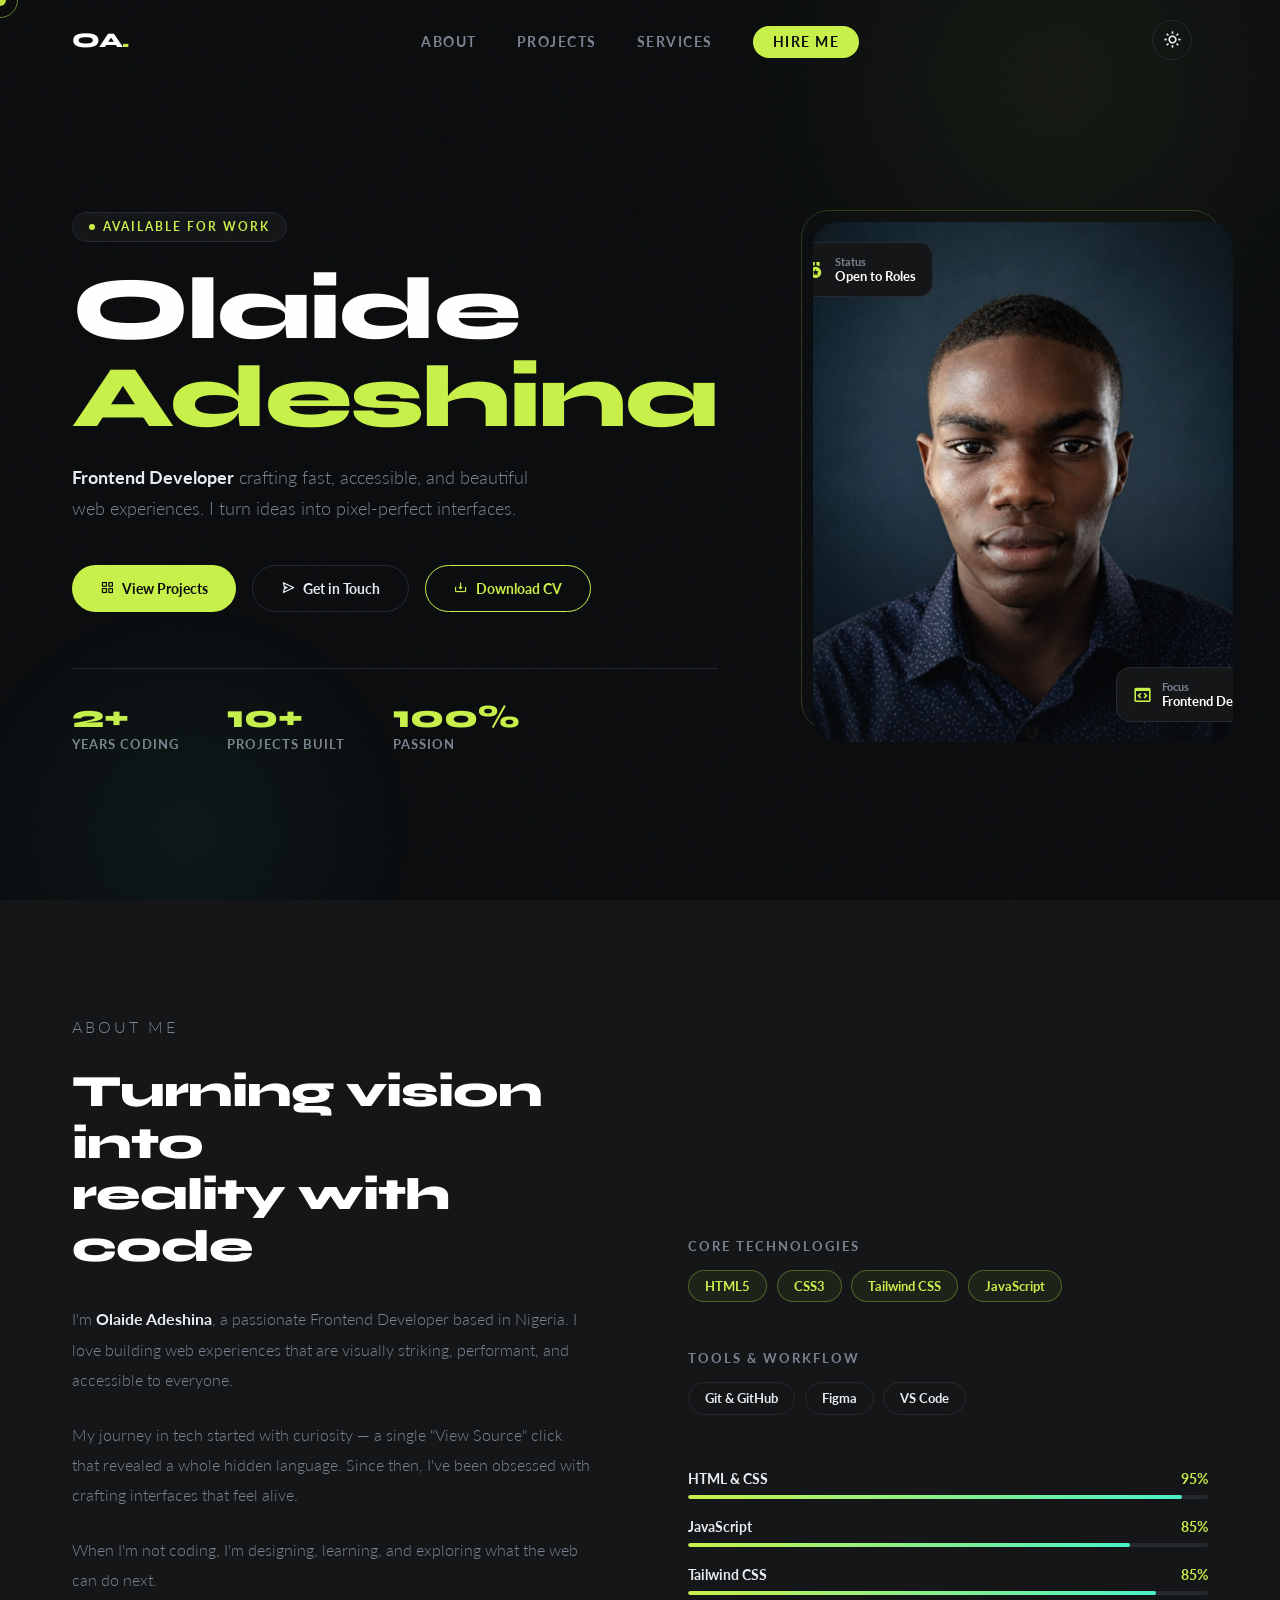
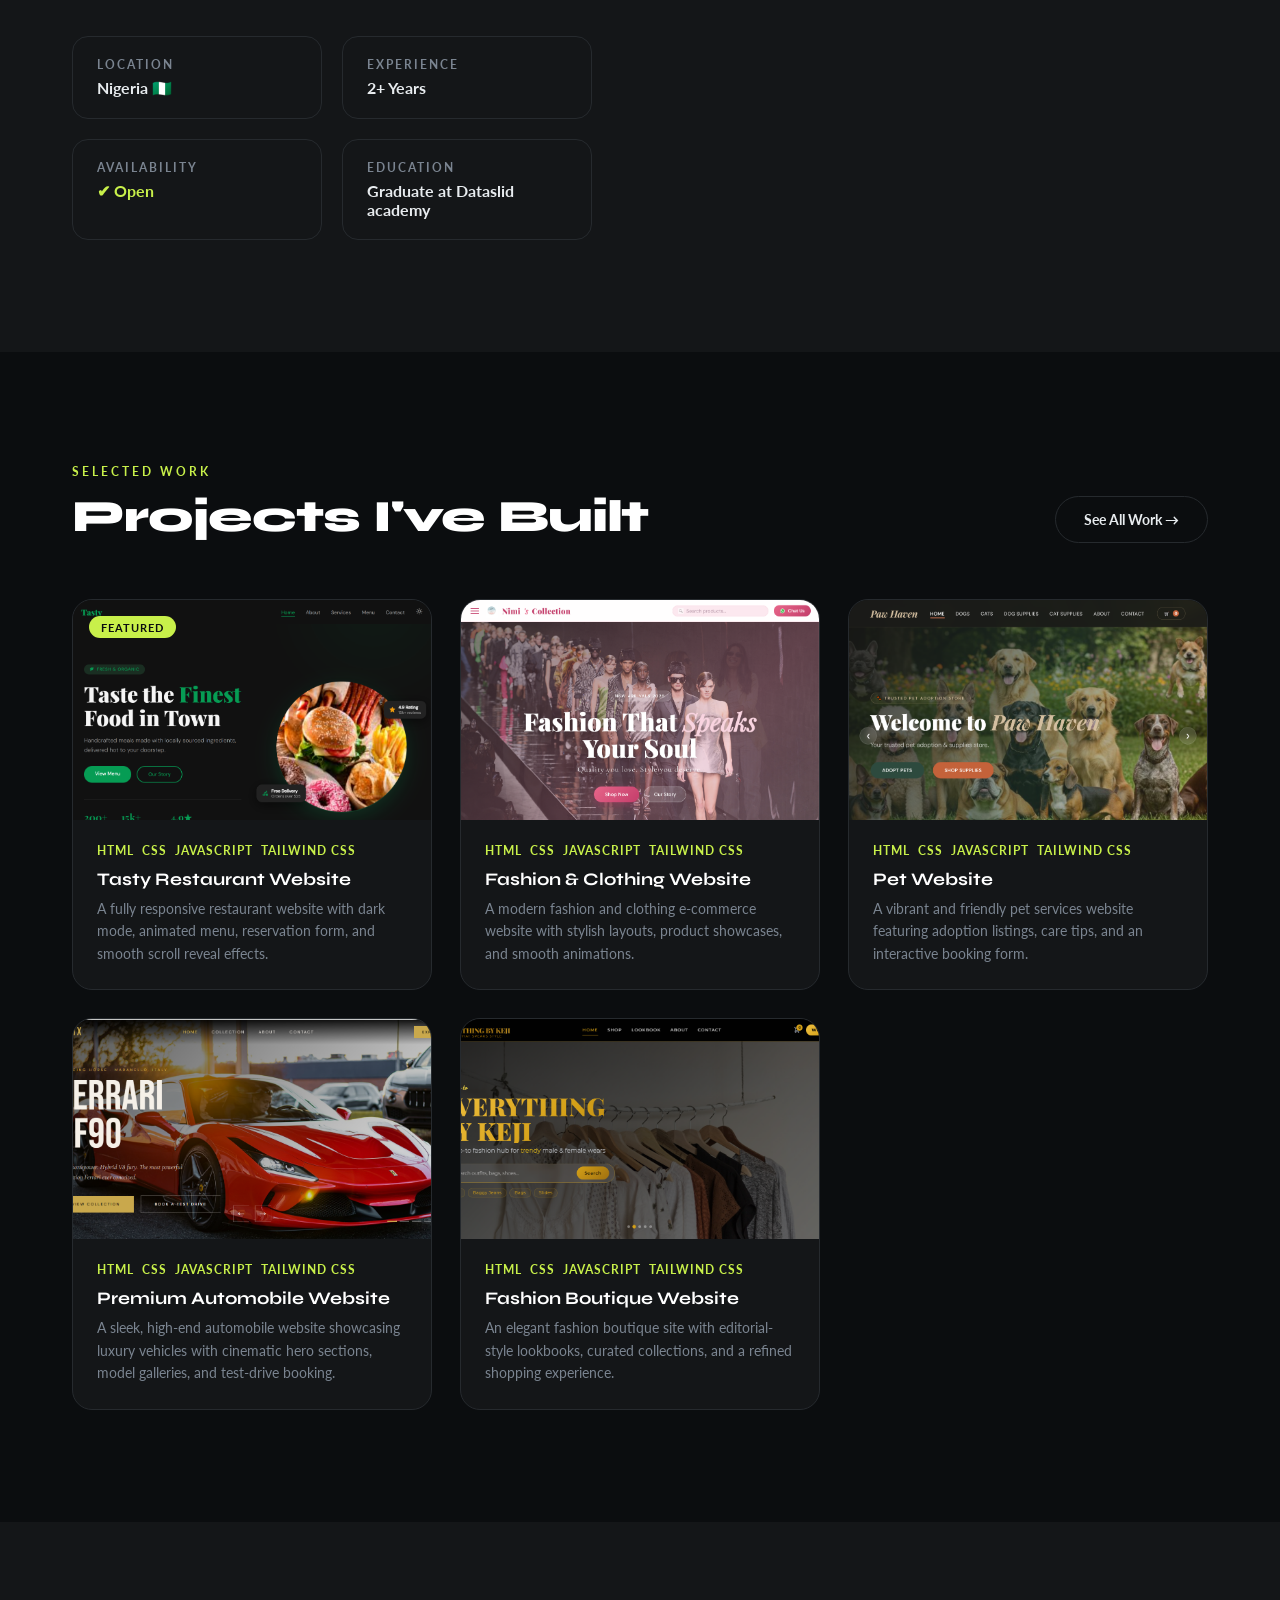
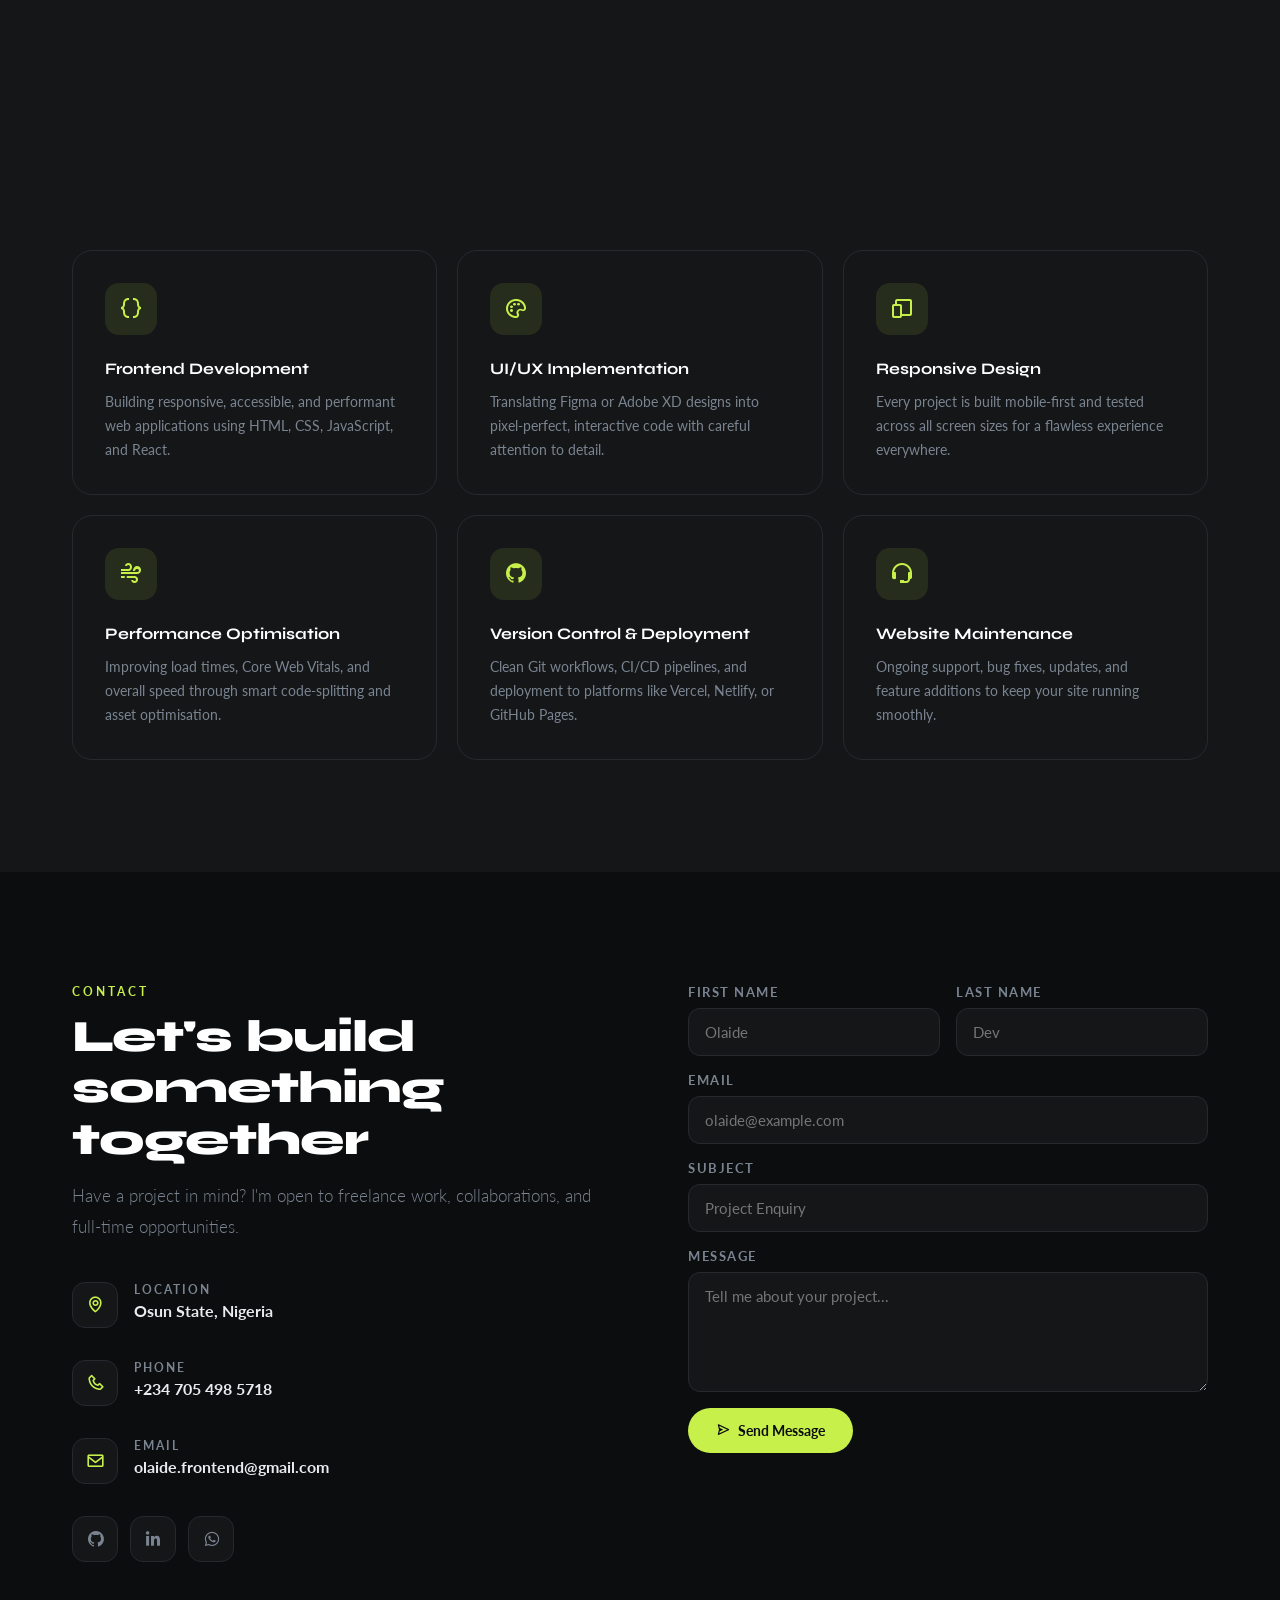
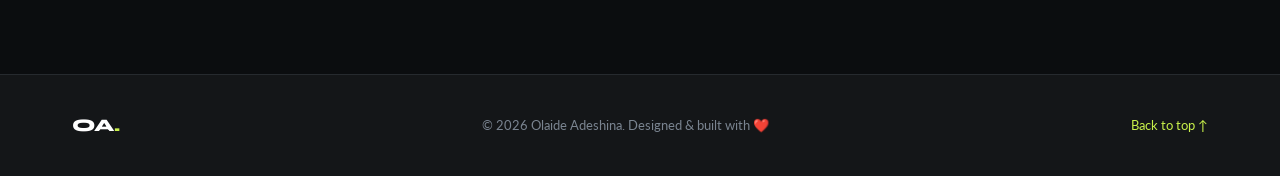
==== index.html @ 5b67cba5 "updated" ====
<!DOCTYPE html>
<html lang="en">
<head>
  <meta charset="UTF-8">
  <meta name="viewport" content="width=device-width, initial-scale=1.0">
  <meta name="description" content="Olaide Adeshina – Frontend Developer Portfolio">
  <title>Olaide Adeshina | Frontend Developer</title>
  <link href="https://fonts.googleapis.com/css2?family=Syne:wght@400;600;700;800&family=Lato:wght@300;400;700&display=swap" rel="stylesheet">
  <link href="https://cdn.jsdelivr.net/npm/boxicons@2.1.4/css/boxicons.min.css" rel="stylesheet">
  <link rel="stylesheet" href="/style.css">
</head>
<body>
  <div class="cursor" id="cursor"></div>
  <div class="cursor-ring" id="cursor-ring"></div>

  <!-- HEADER -->
  <header id="header">
    <nav class="nav">
      <a href="#" class="logo">OA<span>.</span></a>
      <ul class="nav-links" id="nav-links">
        <li><a href="#about">About</a></li>
        <li><a href="#projects">Projects</a></li>
        <li><a href="#services">Services</a></li>
        <li><a href="#contact" class="nav-cta">Hire Me</a></li>
      </ul>
      <button class="theme-toggle" id="theme-toggle" title="Toggle theme">
        <i class="bx bx-sun"></i>
      </button>
      <div class="nav-toggle" id="nav-toggle"><i class="bx bx-menu"></i></div>
    </nav>
  </header>

  <!-- HERO -->
  <section class="hero" id="home">
    <div class="hero-inner">
      <div class="hero-data">
        <div class="hero-tag">Available for work</div>
        <h1 class="hero-name">
          Olaide<br>
          <span class="line2">Adeshina</span>
        </h1>
        <p class="hero-role">
          <strong>Frontend Developer</strong> crafting fast, accessible, and beautiful web experiences. I turn ideas into pixel-perfect interfaces.
        </p>
        <div class="hero-actions">
          <a href="#projects" class="btn btn-primary"><i class="bx bx-grid-alt"></i> View Projects</a>
          <a href="#contact" class="btn btn-ghost"><i class="bx bx-send"></i> Get in Touch</a>
          <button class="btn btn-secondary" id="download-cv-btn"><i class="bx bx-download"></i> Download CV</button>
        </div>
        <div class="hero-stats">
          <div>
            <span class="stat-num">2+</span>
            <span class="stat-label">Years Coding</span>
          </div>
          <div>
            <span class="stat-num">10+</span>
            <span class="stat-label">Projects Built</span>
          </div>
          <div>
            <span class="stat-num">100%</span>
            <span class="stat-label">Passion</span>
          </div>
        </div>
      </div>

      <!-- PHOTO -->
      <div class="hero-photo-wrap">
        <div class="photo-accent-line"></div>
        <div class="photo-outer">
          <img src="[data-uri]" alt="Olaide Adeshina" class="hero-photo">
          <div class="photo-badge photo-badge--top">
            <i class="bx bxs-medal badge-icon"></i>
            <div>
              <div class="badge-label">Status</div>
              <div class="badge-value">Open to Roles</div>
            </div>
          </div>
          <div class="photo-badge photo-badge--bot">
            <i class="bx bx-code-block badge-icon"></i>
            <div>
              <div class="badge-label">Focus</div>
              <div class="badge-value">Frontend Dev</div>
            </div>
          </div>
        </div>
      </div>
    </div>
  </section>

  <!-- ABOUT -->
  <section class="about section" id="about">
    <div class="container">
      <div class="about-grid">
        <div class="about-text reveal-left">
          <p class="section-label">About Me</p>
          <h2 class="section-title">Turning vision into <br>reality with code</h2>
          <div style="height:2rem"></div>
          <p>I'm <strong>Olaide Adeshina</strong>, a passionate Frontend Developer based in Nigeria. I love building web experiences that are visually striking, performant, and accessible to everyone.</p>
          <p>My journey in tech started with curiosity — a single "View Source" click that revealed a whole hidden language. Since then, I've been obsessed with crafting interfaces that feel alive.</p>
          <p>When I'm not coding, I'm designing, learning, and exploring what the web can do next.</p>
          <div class="about-facts">
            <div class="fact">
              <div class="fact-key">Location</div>
              <div class="fact-value">Nigeria 🇳🇬</div>
            </div>
            <div class="fact">
              <div class="fact-key">Experience</div>
              <div class="fact-value">2+ Years</div>
            </div>
            <div class="fact">
              <div class="fact-key">Availability</div>
              <div class="fact-value" style="color:var(--accent)">✔ Open</div>
            </div>
            <div class="fact">
              <div class="fact-key">Education</div>
              <div class="fact-value">Graduate at Dataslid academy</div>
            </div>
          </div>
        </div>

        <div class="about-visual reveal-right">
          <div class="skill-group">
            <h4>Core Technologies</h4>
            <div class="skill-tags">
              <span class="skill-tag accent">HTML5</span>
              <span class="skill-tag accent">CSS3</span>
              <span class="skill-tag accent">Tailwind CSS</span>
              <span class="skill-tag accent">JavaScript</span>
            </div>
          </div>
          <div class="skill-group" style="margin-top:1.5rem">
            <h4>Tools & Workflow</h4>
            <div class="skill-tags">
              <span class="skill-tag">Git & GitHub</span>
              <span class="skill-tag">Figma</span>
              <span class="skill-tag">VS Code</span>
            </div>
          </div>
          <div class="proficiency" style="margin-top:2rem">
            <div class="prof-item">
              <div class="prof-header"><span>HTML & CSS</span><span style="color:var(--accent)">95%</span></div>
              <div class="prof-bar"><div class="prof-fill" data-width="95"></div></div>
            </div>
            <div class="prof-item">
              <div class="prof-header"><span>JavaScript</span><span style="color:var(--accent)">85%</span></div>
              <div class="prof-bar"><div class="prof-fill" data-width="85"></div></div>
            </div>
            <div class="prof-item">
              <div class="prof-header"><span>Tailwind CSS</span><span style="color:var(--accent)">85%</span></div>
              <div class="prof-bar"><div class="prof-fill" data-width="90"></div></div>
            </div>
            </div>
          </div>
        </div>
      </div>
    </div>
  </section>

  <!-- PROJECTS -->
  <section class="projects section" id="projects">
    <div class="container">
      <div class="projects-header">
        <div class="reveal">
          <p class="section-label">Selected Work</p>
          <h2 class="section-title">Projects I've Built</h2>
        </div>
        <a href="#contact" class="btn btn-ghost reveal d2">See All Work →</a>
      </div>
      <div class="projects-grid">

        <!-- Tasty Restaurant Website -->
        <a href="https://tasty2restaurant.netlify.app/" target="_blank" rel="noopener noreferrer" class="project-card project-link-card featured-project reveal d1">
          <div class="project-thumb">
            <span class="featured-badge">Featured</span>
            <img src="/pic111.png" alt="Tasty Restaurant Website screenshot" class="project-screenshot">
            <div class="project-thumb-overlay">
              <div class="project-links-row">
                <span class="project-link-btn"><i class="bx bx-link-external"></i> Visit Site</span>
              </div>
            </div>
          </div>
          <div class="project-info">
            <div class="project-tags">
              <span class="project-tag">HTML</span>
              <span class="project-tag">CSS</span>
              <span class="project-tag">JavaScript</span>
              <span class="project-tag">Tailwind CSS</span>
            </div>
            <div class="project-title">Tasty Restaurant Website</div>
            <p class="project-desc">A fully responsive restaurant website with dark mode, animated menu, reservation form, and smooth scroll reveal effects.</p>
          </div>
        </a>

        <!-- Fashion & Clothing Website -->
        <a href="https://nimi-store.netlify.app/" target="_blank" rel="noopener noreferrer" class="project-card project-link-card reveal d2">
          <div class="project-thumb">
            <img src="/pic112.png" alt="Fashion and Clothing Website screenshot" class="project-screenshot">
            <div class="project-thumb-overlay">
              <div class="project-links-row">
                <span class="project-link-btn"><i class="bx bx-link-external"></i> Visit Site</span>
              </div>
            </div>
          </div>
          <div class="project-info">
            <div class="project-tags">
              <span class="project-tag">HTML</span>
              <span class="project-tag">CSS</span>
              <span class="project-tag">JavaScript</span>
              <span class="project-tag">Tailwind CSS</span>
            </div>
            <div class="project-title">Fashion & Clothing Website</div>
            <p class="project-desc">A modern fashion and clothing e-commerce website with stylish layouts, product showcases, and smooth animations.</p>
          </div>
        </a>

        <!-- Pet Website -->
        <a href="https://paw2haven.netlify.app/" target="_blank" rel="noopener noreferrer" class="project-card project-link-card reveal d3">
          <div class="project-thumb">
            <img src="/pic113.png" alt="Pet Website screenshot" class="project-screenshot">
            <div class="project-thumb-overlay">
              <div class="project-links-row">
                <span class="project-link-btn"><i class="bx bx-link-external"></i> Visit Site</span>
              </div>
            </div>
          </div>
          <div class="project-info">
            <div class="project-tags">
              <span class="project-tag">HTML</span>
              <span class="project-tag">CSS</span>
              <span class="project-tag">JavaScript</span>
              <span class="project-tag">Tailwind CSS</span>
            </div>
            <div class="project-title">Pet Website</div>
            <p class="project-desc">A vibrant and friendly pet services website featuring adoption listings, care tips, and an interactive booking form.</p>
          </div>
        </a>

        <!-- Premium Automobile Website -->
        <a href="https://veyronixautos.netlify.app/" target="_blank" rel="noopener noreferrer" class="project-card project-link-card reveal d3">
          <div class="project-thumb">
            <img src="/pic115.png" alt="Premium Automobile Website Image" class="project-screenshot">
            <div class="project-thumb-overlay">
              <div class="project-links-row">
                <span class="project-link-btn"><i class="bx bx-link-external"></i> Visit Site</span>
              </div>
            </div>
          </div>
          <div class="project-info">
            <div class="project-tags">
              <span class="project-tag">HTML</span>
              <span class="project-tag">CSS</span>
              <span class="project-tag">JavaScript</span>
              <span class="project-tag">Tailwind CSS</span>
            </div>
            <div class="project-title">Premium Automobile Website</div>
            <p class="project-desc">A sleek, high-end automobile website showcasing luxury vehicles with cinematic hero sections, model galleries, and test-drive booking.</p>
          </div>
        </a>

        <!-- Fashion Boutique Website -->
        <a href="https://keji-fashion.netlify.app/" target="_blank" rel="noopener noreferrer" class="project-card project-link-card reveal d3">
          <div class="project-thumb">
            <img src="/pic114.png" alt="Fashion Boutique Website Image" class="project-screenshot">
            <div class="project-thumb-overlay">
              <div class="project-links-row">
                <span class="project-link-btn"><i class="bx bx-link-external"></i> Visit Site</span>
              </div>
            </div>
          </div>
          <div class="project-info">
            <div class="project-tags">
              <span class="project-tag">HTML</span>
              <span class="project-tag">CSS</span>
              <span class="project-tag">JavaScript</span>
              <span class="project-tag">Tailwind CSS</span>
            </div>
            <div class="project-title">Fashion Boutique Website</div>
            <p class="project-desc">An elegant fashion boutique site with editorial-style lookbooks, curated collections, and a refined shopping experience.</p>
          </div>
        </a>

      </div>
    </div>
  </section>

  <!-- SERVICES -->
  <section class="services section" id="services">
    <div class="container">
      <div class="reveal" style="text-align:center; max-width:520px; margin:0 auto 0.5rem;">
        <p class="section-label">What I Do</p>
        <h2 class="section-title">Services I Offer</h2>
        <p class="section-desc" style="margin:0 auto">End-to-end frontend solutions, from design to deployment.</p>
      </div>
      <div class="services-grid">
        <div class="service-card reveal d1">
          <div class="service-icon"><i class="bx bx-code-curly"></i></div>
          <div class="service-title">Frontend Development</div>
          <p class="service-desc">Building responsive, accessible, and performant web applications using HTML, CSS, JavaScript, and React.</p>
        </div>
        <div class="service-card reveal d2">
          <div class="service-icon"><i class="bx bx-palette"></i></div>
          <div class="service-title">UI/UX Implementation</div>
          <p class="service-desc">Translating Figma or Adobe XD designs into pixel-perfect, interactive code with careful attention to detail.</p>
        </div>
        <div class="service-card reveal d3">
          <div class="service-icon"><i class="bx bx-devices"></i></div>
          <div class="service-title">Responsive Design</div>
          <p class="service-desc">Every project is built mobile-first and tested across all screen sizes for a flawless experience everywhere.</p>
        </div>
        <div class="service-card reveal d1">
          <div class="service-icon"><i class="bx bx-wind"></i></div>
          <div class="service-title">Performance Optimisation</div>
          <p class="service-desc">Improving load times, Core Web Vitals, and overall speed through smart code-splitting and asset optimisation.</p>
        </div>
        <div class="service-card reveal d2">
          <div class="service-icon"><i class="bx bxl-github"></i></div>
          <div class="service-title">Version Control & Deployment</div>
          <p class="service-desc">Clean Git workflows, CI/CD pipelines, and deployment to platforms like Vercel, Netlify, or GitHub Pages.</p>
        </div>
        <div class="service-card reveal d3">
          <div class="service-icon"><i class="bx bx-support"></i></div>
          <div class="service-title">Website Maintenance</div>
          <p class="service-desc">Ongoing support, bug fixes, updates, and feature additions to keep your site running smoothly.</p>
        </div>
      </div>
    </div>
  </section>

  <!-- CONTACT -->
  <section class="contact section" id="contact">
    <div class="container">
      <div class="contact-wrap">
        <div class="reveal-left">
          <p class="section-label">Contact</p>
          <h2 class="section-title">Let's build <br>something together</h2>
          <p class="section-desc">Have a project in mind? I'm open to freelance work, collaborations, and full-time opportunities.</p>
          <div style="height:2.5rem"></div>
          <div class="contact-info-item">
            <div class="contact-icon"><i class="bx bx-map"></i></div>
            <div>
              <div class="contact-label">Location</div>
              <div class="contact-value">Osun State, Nigeria</div>
            </div>
          </div>
          <div class="contact-info-item">
            <div class="contact-icon"><i class="bx bx-phone"></i></div>
            <div>
              <div class="contact-label">Phone</div>
              <div class="contact-value">+234 705 498 5718</div>
            </div>
          </div>
          <div class="contact-info-item">
            <div class="contact-icon"><i class="bx bx-envelope"></i></div>
            <div>
              <div class="contact-label">Email</div>
              <div class="contact-value">olaide.frontend@gmail.com</div>
            </div>
          </div>
          <div class="social-row">
            <a href="https://github.com/Olaide13-67" class="social-btn"><i class="bx bxl-github"></i></a>
            <a href="https://www.linkedin.com/in/oaide-adeshina-596482410" class="social-btn"><i class="bx bxl-linkedin"></i></a>
            <a href="https://wa.me/2347038092157" class="social-btn"><i class="bx bxl-whatsapp"></i></a>
          </div>
        </div>

        <div class="reveal-right">
          <div class="form-grid">
            <div class="form-group">
              <label>First Name</label>
              <input type="text" placeholder="Olaide">
            </div>
            <div class="form-group">
              <label>Last Name</label>
              <input type="text" placeholder="Dev">
            </div>
            <div class="form-group full">
              <label>Email</label>
              <input type="email" placeholder="olaide@example.com">
            </div>
            <div class="form-group full">
              <label>Subject</label>
              <input type="text" placeholder="Project Enquiry">
            </div>
            <div class="form-group full">
              <label>Message</label>
              <textarea placeholder="Tell me about your project..."></textarea>
            </div>
            <div class="form-group full">
              <button class="btn btn-primary" onclick="handleSend(event)" style="width:fit-content">
                <i class="bx bx-send"></i> Send Message
              </button>
            </div>
          </div>
        </div>
      </div>
    </div>
  </section>

  <!-- FOOTER -->
  <footer>
    <div class="footer-inner">
      <div class="footer-logo">OA<span>.</span></div>
      <p class="footer-copy">© 2026 Olaide Adeshina. Designed & built with ❤️</p>
      <p class="footer-copy"><a href="#">Back to top ↑</a></p>
    </div>
  </footer>

  <script src="/script.js"></script>
</body>
</html>
---- style.css ----
* {
  margin: 0;
  padding: 0;
  box-sizing: border-box;
}

:root {
  --bg: #0b0d0f;
  --surface: #141618;
  --surface2: #1c1Sf22;
  --border: #262a2e;
  --accent: #c8f04a;
  --accent2: #4af0c8;
  --text: #e8ecef;
  --muted: #7a8490;
  --white: #ffffff;
  --radius: 16px;
  --transition: 0.3s cubic-bezier(0.4, 0, 0.2, 1);
}

/* ===== LIGHT MODE ===== */
:root.light-mode {
  --bg: #f8f9fa;
  --surface: #ffffff;
  --surface2: #f3f4f6;
  --border: #d1d5db;
  --accent: #6d8017;
  --accent2: #047857;
  --text: #0f172a;
  --muted: #475569;
  --white: #ffffff;
}

html {
  scroll-behavior: smooth;
}

body {
  font-family: "Lato", sans-serif;
  background: var(--bg);
  color: var(--text);
  overflow-x: hidden;
  transition: background 0.3s ease, color 0.3s ease;
}

::-webkit-scrollbar {
  width: 4px;
}
::-webkit-scrollbar-track {
  background: var(--bg);
}
::-webkit-scrollbar-thumb {
  background: var(--accent);
  border-radius: 2px;
}

/* ===== CURSOR ===== */
.cursor {
  width: 12px;
  height: 12px;
  background: var(--accent);
  border-radius: 50%;
  position: fixed;
  pointer-events: none;
  z-index: 9999;
  transform: translate(-50%, -50%);
  transition:
    transform 0.1s,
    width 0.3s,
    height 0.3s,
    opacity 0.3s;
  mix-blend-mode: difference;
}
.cursor-ring {
  width: 36px;
  height: 36px;
  border: 1.5px solid var(--accent);
  border-radius: 50%;
  position: fixed;
  pointer-events: none;
  z-index: 9998;
  transform: translate(-50%, -50%);
  transition:
    transform 0.15s ease,
    width 0.3s,
    height 0.3s,
    opacity 0.3s;
  opacity: 0.5;
}

/* ===== NOISE OVERLAY ===== */
body::before {
  content: "";
  position: fixed;
  inset: 0;
  background-image: url("data:image/svg+xml,%3Csvg viewBox='0 0 256 256' xmlns='http://www.w3.org/2000/svg'%3E%3Cfilter id='noise'%3E%3CfeTurbulence type='fractalNoise' baseFrequency='0.9' numOctaves='4' stitchTiles='stitch'/%3E%3C/filter%3E%3Crect width='100%25' height='100%25' filter='url(%23noise)' opacity='0.03'/%3E%3C/svg%3E");
  pointer-events: none;
  z-index: 1000;
  opacity: 0.4;
}

/* ===== HEADER ===== */
header {
  position: fixed;
  top: 0;
  left: 0;
  width: 100%;
  z-index: 500;
  padding: 1.25rem 0;
  transition:
    background var(--transition),
    backdrop-filter var(--transition);
}
header.scrolled {
  background: rgba(11, 13, 15, 0.85);
  backdrop-filter: blur(20px);
  border-bottom: 1px solid var(--border);
}
.nav {
  max-width: 1200px;
  margin: 0 auto;
  padding: 0 2rem;
  display: flex;
  align-items: center;
  justify-content: space-between;
}
.logo {
  font-family: "Syne", sans-serif;
  font-size: 1.3rem;
  font-weight: 800;
  color: var(--white);
  text-decoration: none;
  letter-spacing: -0.5px;
}
.logo span {
  color: var(--accent);
}
.nav-links {
  display: flex;
  gap: 2.5rem;
  list-style: none;
}
.nav-links a {
  color: var(--muted);
  text-decoration: none;
  font-size: 0.85rem;
  font-weight: 700;
  text-transform: uppercase;
  letter-spacing: 1.5px;
  transition: color var(--transition);
  position: relative;
}
.nav-links a::after {
  content: "";
  position: absolute;
  bottom: -4px;
  left: 0;
  width: 0;
  height: 2px;
  background: var(--accent);
  transition: width var(--transition);
}
.nav-links a:hover {
  color: var(--accent);
}
.nav-links a:hover::after {
  width: 100%;
}
.nav-cta {
  background: var(--accent);
  color: var(--bg) !important;
  padding: 0.5rem 1.25rem !important;
  border-radius: 50px;
  font-weight: 700 !important;
}
.nav-cta:hover {
  background: #d4f55a !important;
  color: var(--bg) !important;
}
.nav-cta::after {
  display: none !important;
}
.nav-toggle {
  display: none;
  cursor: pointer;
  font-size: 1.5rem;
  color: var(--text);
}

.theme-toggle {
  background: transparent;
  border: 1.5px solid var(--border);
  color: var(--text);
  width: 40px;
  height: 40px;
  border-radius: 50%;
  display: flex;
  align-items: center;
  justify-content: center;
  cursor: pointer;
  font-size: 1.2rem;
  transition: all var(--transition);
  margin-right: 1rem;
}

.theme-toggle:hover {
  border-color: var(--accent);
  color: var(--accent);
  transform: rotate(20deg);
}

/* ===== HERO ===== */
.hero {
  min-height: 100vh;
  display: flex;
  align-items: center;
  padding: 8rem 0 4rem;
  position: relative;
  overflow: hidden;
}
.hero::before {
  content: "";
  position: absolute;
  top: -30%;
  right: -10%;
  width: 700px;
  height: 700px;
  background: radial-gradient(
    circle,
    rgba(200, 240, 74, 0.06) 0%,
    transparent 65%
  );
  border-radius: 50%;
  pointer-events: none;
}
.hero::after {
  content: "";
  position: absolute;
  bottom: -20%;
  left: -5%;
  width: 500px;
  height: 500px;
  background: radial-gradient(
    circle,
    rgba(74, 240, 200, 0.05) 0%,
    transparent 65%
  );
  border-radius: 50%;
  pointer-events: none;
}
.hero-inner {
  max-width: 1200px;
  margin: 0 auto;
  padding: 0 2rem;
  display: grid;
  grid-template-columns: 1fr 420px;
  gap: 6rem;
  align-items: center;
}
.hero-tag {
  display: inline-flex;
  align-items: center;
  gap: 0.5rem;
  border: 1px solid var(--border);
  background: var(--surface);
  padding: 0.4rem 1rem;
  border-radius: 50px;
  font-size: 0.78rem;
  font-weight: 700;
  text-transform: uppercase;
  letter-spacing: 2px;
  color: var(--accent);
  margin-bottom: 1.5rem;
  opacity: 0;
  animation: fadeUp 0.6s 0.2s forwards;
}
.hero-tag::before {
  content: "";
  width: 6px;
  height: 6px;
  background: var(--accent);
  border-radius: 50%;
  animation: pulse 2s infinite;
}
@keyframes pulse {
  0%,
  100% {
    opacity: 1;
  }
  50% {
    opacity: 0.3;
  }
}
.hero-name {
  font-family: "Syne", sans-serif;
  font-size: clamp(3rem, 7vw, 5.5rem);
  font-weight: 800;
  line-height: 1;
  color: var(--white);
  letter-spacing: -2px;
  margin-bottom: 1.25rem;
  opacity: 0;
  animation: fadeUp 0.6s 0.3s forwards;
}
.hero-name .line2 {
  color: var(--accent);
  display: block;
}
.hero-role {
  font-size: 1.1rem;
  color: var(--muted);
  line-height: 1.8;
  margin-bottom: 2.5rem;
  font-weight: 300;
  max-width: 480px;
  opacity: 0;
  animation: fadeUp 0.6s 0.4s forwards;
}
.hero-role strong {
  color: var(--text);
  font-weight: 700;
}
.hero-actions {
  display: flex;
  gap: 1rem;
  flex-wrap: wrap;
  opacity: 0;
  animation: fadeUp 0.6s 0.5s forwards;
}
.btn {
  display: inline-flex;
  align-items: center;
  gap: 0.5rem;
  padding: 0.875rem 1.75rem;
  border-radius: 50px;
  font-size: 0.9rem;
  font-weight: 700;
  text-decoration: none;
  transition: all var(--transition);
  cursor: pointer;
  border: none;
  font-family: "Lato", sans-serif;
}
.btn-primary {
  background: var(--accent);
  color: var(--bg);
}
.btn-primary:hover {
  background: #d4f55a;
  transform: translateY(-2px);
  box-shadow: 0 12px 40px rgba(200, 240, 74, 0.25);
}
.btn-ghost {
  background: transparent;
  border: 1.5px solid var(--border);
  color: var(--text);
}
.btn-ghost:hover {
  border-color: var(--accent);
  color: var(--accent);
  transform: translateY(-2px);
}

.btn-secondary {
  background: transparent;
  border: 1.5px solid var(--accent);
  color: var(--accent);
}
.btn-secondary:hover {
  background: var(--accent);
  color: var(--bg);
  transform: translateY(-2px);
  box-shadow: 0 8px 30px rgba(200, 240, 74, 0.2);
}
.hero-stats {
  display: flex;
  gap: 3rem;
  margin-top: 3.5rem;
  padding-top: 2rem;
  border-top: 1px solid var(--border);
  opacity: 0;
  animation: fadeUp 0.6s 0.6s forwards;
}
.stat-num {
  font-family: "Syne", sans-serif;
  font-size: 2rem;
  font-weight: 800;
  color: var(--accent);
  display: block;
  line-height: 1;
}
.stat-label {
  font-size: 0.8rem;
  color: var(--muted);
  margin-top: 0.3rem;
  font-weight: 700;
  text-transform: uppercase;
  letter-spacing: 1px;
}

/* ===== PHOTO CARD ===== */
.hero-photo-wrap {
  position: relative;
  opacity: 0;
  animation: fadeIn 0.8s 0.4s forwards;
}
.photo-outer {
  position: relative;
  width: 100%;
  border-radius: 24px;
  overflow: hidden;
}
.photo-outer::before {
  content: "";
  position: absolute;
  inset: 0;
  background: linear-gradient(
    to bottom,
    transparent 50%,
    rgba(11, 13, 15, 0.6) 100%
  );
  z-index: 1;
  border-radius: 24px;
}
.hero-photo {
  width: 100%;
  height: 520px;
  object-fit: cover;
  object-position: center top;
  display: block;
  border-radius: 24px;
  filter: grayscale(15%);
  transition: filter var(--transition);
}
.hero-photo:hover {
  filter: grayscale(0%);
}
.photo-badge {
  position: absolute;
  background: var(--surface);
  border: 1px solid var(--border);
  border-radius: 14px;
  padding: 0.75rem 1rem;
  display: flex;
  align-items: center;
  gap: 0.6rem;
  font-size: 0.82rem;
  font-weight: 700;
  z-index: 2;
  backdrop-filter: blur(10px);
}
.badge-icon {
  font-size: 1.2rem;
  color: var(--accent);
}
.badge-label {
  color: var(--muted);
  font-size: 0.7rem;
}
.badge-value {
  color: var(--white);
}
.photo-badge--top {
  top: 1.25rem;
  left: -1.5rem;
}
.photo-badge--bot {
  bottom: 1.25rem;
  right: -1.5rem;
}
.photo-accent-line {
  position: absolute;
  top: -12px;
  left: -12px;
  right: 12px;
  bottom: 12px;
  border: 1.5px solid var(--accent);
  border-radius: 28px;
  opacity: 0.2;
  pointer-events: none;
}

@keyframes fadeUp {
  from {
    opacity: 0;
    transform: translateY(24px);
  }
  to {
    opacity: 1;
    transform: translateY(0);
  }
}
@keyframes fadeIn {
  from {
    opacity: 0;
    transform: scale(0.97);
  }
  to {
    opacity: 1;
    transform: scale(1);
  }
}

/* ===== SECTION COMMON ===== */
section {
  padding: 7rem 0;
}
.container {
  max-width: 1200px;
  margin: 0 auto;
  padding: 0 2rem;
}
.section-label {
  font-size: 0.78rem;
  font-weight: 700;
  text-transform: uppercase;
  letter-spacing: 3px;
  color: var(--accent);
  margin-bottom: 0.75rem;
}
.section-title {
  font-family: "Syne", sans-serif;
  font-size: clamp(2rem, 4vw, 2.8rem);
  font-weight: 800;
  color: var(--white);
  letter-spacing: -1px;
  line-height: 1.15;
}
.section-desc {
  color: var(--muted);
  line-height: 1.8;
  font-size: 1.05rem;
  margin-top: 1rem;
  max-width: 520px;
  font-weight: 300;
}

/* ===== ABOUT ===== */
.about {
  background: var(--surface);
}
.about-grid {
  display: grid;
  grid-template-columns: 1fr 1fr;
  gap: 6rem;
  align-items: center;
}
.about-text p {
  color: var(--muted);
  line-height: 1.9;
  font-size: 1rem;
  font-weight: 300;
  margin-bottom: 1.5rem;
}
.about-text p strong {
  color: var(--text);
  font-weight: 700;
}
.about-facts {
  display: grid;
  grid-template-columns: 1fr 1fr;
  gap: 1.25rem;
  margin-top: 2.5rem;
}
.fact {
  background: var(--surface2);
  border: 1px solid var(--border);
  border-radius: var(--radius);
  padding: 1.25rem 1.5rem;
  transition: border-color var(--transition);
}
.fact:hover {
  border-color: var(--accent);
}
.fact-key {
  font-size: 0.75rem;
  text-transform: uppercase;
  letter-spacing: 2px;
  color: var(--muted);
  font-weight: 700;
  margin-bottom: 0.4rem;
}
.fact-value {
  font-size: 1rem;
  color: var(--text);
  font-weight: 700;
}
.about-visual {
  display: flex;
  flex-direction: column;
  gap: 1.5rem;
}
.skill-group h4 {
  font-size: 0.8rem;
  text-transform: uppercase;
  letter-spacing: 2px;
  color: var(--muted);
  font-weight: 700;
  margin-bottom: 1rem;
}
.skill-tags {
  display: flex;
  flex-wrap: wrap;
  gap: 0.6rem;
}
.skill-tag {
  padding: 0.45rem 1rem;
  border: 1px solid var(--border);
  border-radius: 50px;
  font-size: 0.82rem;
  color: var(--text);
  font-weight: 700;
  transition: all var(--transition);
  cursor: default;
}
.skill-tag:hover {
  border-color: var(--accent);
  color: var(--accent);
  background: rgba(200, 240, 74, 0.06);
}
.skill-tag.accent {
  border-color: rgba(200, 240, 74, 0.3);
  color: var(--accent);
  background: rgba(200, 240, 74, 0.06);
}

/* ===== SKILLS BAR ===== */
.proficiency {
  margin-top: 0.5rem;
}
.prof-item {
  margin-bottom: 1.25rem;
}
.prof-header {
  display: flex;
  justify-content: space-between;
  font-size: 0.85rem;
  margin-bottom: 0.5rem;
  font-weight: 700;
}
.prof-bar {
  height: 4px;
  background: var(--border);
  border-radius: 2px;
  overflow: hidden;
}
.prof-fill {
  height: 100%;
  background: linear-gradient(90deg, var(--accent), var(--accent2));
  border-radius: 2px;
  width: 0;
  transition: width 1.2s cubic-bezier(0.4, 0, 0.2, 1);
}

/* ===== PROJECTS ===== */
.projects {
  background: var(--bg);
}
.projects-header {
  display: flex;
  align-items: flex-end;
  justify-content: space-between;
  margin-bottom: 3.5rem;
  flex-wrap: wrap;
  gap: 1.5rem;
}
.projects-grid {
  display: grid;
  grid-template-columns: repeat(3, 1fr);
  gap: 1.75rem;
}
.projects-grid > .project-card:nth-child(4) {
  grid-column: 1 / 2;
}
.projects-grid > .project-card:nth-child(5) {
  grid-column: 2 / 3;
}
.project-card {
  background: var(--surface);
  border: 1px solid var(--border);
  border-radius: 20px;
  overflow: hidden;
  transition: all var(--transition);
  display: flex;
  flex-direction: column;
}
.project-link-card {
  text-decoration: none;
  color: inherit;
  cursor: pointer;
}
.project-link-card:hover {
  transform: translateY(-8px);
  border-color: var(--accent);
  box-shadow: 0 24px 70px rgba(200, 240, 74, 0.12);
}
.project-thumb {
  height: 220px;
  background: var(--surface2);
  display: flex;
  align-items: center;
  justify-content: center;
  position: relative;
  overflow: hidden;
}
.project-screenshot {
  width: 100%;
  height: 100%;
  object-fit: cover;
  object-position: top center;
  display: block;
  transition: transform 0.5s ease;
}
.project-link-card:hover .project-screenshot {
  transform: scale(1.05);
}
.project-thumb-overlay {
  position: absolute;
  inset: 0;
  background: rgba(11, 13, 15, 0.65);
  display: flex;
  align-items: center;
  justify-content: center;
  opacity: 0;
  transition: opacity var(--transition);
  backdrop-filter: blur(2px);
}
.project-link-card:hover .project-thumb-overlay {
  opacity: 1;
}
.project-links-row {
  display: flex;
  gap: 0.75rem;
}
.project-link-btn {
  display: inline-flex;
  align-items: center;
  gap: 0.4rem;
  background: var(--accent);
  color: var(--bg);
  font-size: 0.82rem;
  font-weight: 700;
  padding: 0.6rem 1.2rem;
  border-radius: 50px;
  text-transform: uppercase;
  letter-spacing: 1px;
}
.project-info {
  padding: 1.5rem;
  flex: 1;
  display: flex;
  flex-direction: column;
}
.project-tags {
  display: flex;
  gap: 0.5rem;
  flex-wrap: wrap;
  margin-bottom: 0.75rem;
}
.project-tag {
  font-size: 0.72rem;
  font-weight: 700;
  text-transform: uppercase;
  letter-spacing: 1px;
  color: var(--accent);
}
.project-title {
  font-family: "Syne", sans-serif;
  font-size: 1.1rem;
  font-weight: 700;
  color: var(--white);
  margin-bottom: 0.5rem;
}
.project-desc {
  font-size: 0.88rem;
  color: var(--muted);
  line-height: 1.6;
  flex: 1;
}

.featured-project {
  grid-column: span 1;
  flex-direction: column;
}
.featured-project .project-thumb {
  height: 220px;
}
.featured-project .project-info {
  justify-content: flex-start;
}
.featured-badge {
  position: absolute;
  top: 1rem;
  left: 1rem;
  background: var(--accent);
  color: var(--bg);
  font-size: 0.7rem;
  font-weight: 700;
  padding: 0.3rem 0.75rem;
  border-radius: 50px;
  text-transform: uppercase;
  letter-spacing: 1px;
  z-index: 2;
}

/* ===== SERVICES ===== */
.services {
  background: var(--surface);
}
.services-grid {
  display: grid;
  grid-template-columns: repeat(3, 1fr);
  gap: 1.25rem;
  margin-top: 3.5rem;
}
.service-card {
  background: var(--surface2);
  border: 1px solid var(--border);
  border-radius: 20px;
  padding: 2rem;
  transition: all var(--transition);
  position: relative;
  overflow: hidden;
}
.service-card::before {
  content: "";
  position: absolute;
  top: 0;
  left: 0;
  right: 0;
  height: 2px;
  background: linear-gradient(90deg, var(--accent), var(--accent2));
  transform: scaleX(0);
  transition: transform var(--transition);
  transform-origin: left;
}
.service-card:hover {
  border-color: transparent;
  transform: translateY(-4px);
}
.service-card:hover::before {
  transform: scaleX(1);
}
.service-icon {
  width: 52px;
  height: 52px;
  background: rgba(200, 240, 74, 0.1);
  border-radius: 14px;
  display: flex;
  align-items: center;
  justify-content: center;
  font-size: 1.5rem;
  margin-bottom: 1.5rem;
  color: var(--accent);
}
.service-title {
  font-family: "Syne", sans-serif;
  font-size: 1rem;
  font-weight: 700;
  color: var(--white);
  margin-bottom: 0.75rem;
}
.service-desc {
  font-size: 0.88rem;
  color: var(--muted);
  line-height: 1.7;
}

/* ===== CONTACT ===== */
.contact {
  background: var(--bg);
}
.contact-wrap {
  display: grid;
  grid-template-columns: 1fr 1fr;
  gap: 6rem;
  align-items: start;
}
.contact-info-item {
  display: flex;
  align-items: flex-start;
  gap: 1rem;
  margin-bottom: 2rem;
}
.contact-icon {
  width: 46px;
  height: 46px;
  background: var(--surface);
  border: 1px solid var(--border);
  border-radius: 13px;
  display: flex;
  align-items: center;
  justify-content: center;
  flex-shrink: 0;
  font-size: 1.2rem;
  color: var(--accent);
}
.contact-label {
  font-size: 0.75rem;
  text-transform: uppercase;
  letter-spacing: 2px;
  color: var(--muted);
  font-weight: 700;
  margin-bottom: 0.25rem;
}
.contact-value {
  color: var(--text);
  font-weight: 700;
}
.social-row {
  display: flex;
  gap: 0.75rem;
  margin-top: 2rem;
}
.social-btn {
  width: 46px;
  height: 46px;
  background: var(--surface);
  border: 1px solid var(--border);
  border-radius: 13px;
  display: flex;
  align-items: center;
  justify-content: center;
  color: var(--muted);
  font-size: 1.2rem;
  text-decoration: none;
  transition: all var(--transition);
}
.social-btn:hover {
  background: var(--accent);
  border-color: var(--accent);
  color: var(--bg);
  transform: translateY(-3px);
}
.form-grid {
  display: grid;
  grid-template-columns: 1fr 1fr;
  gap: 1rem;
}
.form-group {
  display: flex;
  flex-direction: column;
  gap: 0.5rem;
}
.form-group.full {
  grid-column: span 2;
}
.form-group label {
  font-size: 0.8rem;
  font-weight: 700;
  text-transform: uppercase;
  letter-spacing: 1.5px;
  color: var(--muted);
}
.form-group input,
.form-group textarea {
  background: var(--surface);
  border: 1px solid var(--border);
  border-radius: 12px;
  padding: 0.875rem 1rem;
  color: var(--text);
  font-family: "Lato", sans-serif;
  font-size: 0.95rem;
  transition: border-color var(--transition);
  outline: none;
}
.form-group input:focus,
.form-group textarea:focus {
  border-color: var(--accent);
}
.form-group textarea {
  resize: vertical;
  min-height: 120px;
}

/* ===== FOOTER ===== */
footer {
  background: var(--surface);
  border-top: 1px solid var(--border);
  padding: 2.5rem 0;
}
.footer-inner {
  max-width: 1200px;
  margin: 0 auto;
  padding: 0 2rem;
  display: flex;
  align-items: center;
  justify-content: space-between;
  gap: 1rem;
  flex-wrap: wrap;
}
.footer-logo {
  font-family: "Syne", sans-serif;
  font-size: 1.1rem;
  font-weight: 800;
  color: var(--white);
}
.footer-logo span {
  color: var(--accent);
}
.footer-copy {
  font-size: 0.82rem;
  color: var(--muted);
}
.footer-copy a {
  color: var(--accent);
  text-decoration: none;
}

/* ===== SCROLL REVEAL ===== */
.reveal {
  opacity: 0;
  transform: translateY(30px);
  transition:
    opacity 0.7s ease,
    transform 0.7s ease;
}
.reveal.visible {
  opacity: 1;
  transform: translateY(0);
}
.reveal-left {
  opacity: 0;
  transform: translateX(-30px);
  transition:
    opacity 0.7s ease,
    transform 0.7s ease;
}
.reveal-left.visible {
  opacity: 1;
  transform: translateX(0);
}
.reveal-right {
  opacity: 0;
  transform: translateX(30px);
  transition:
    opacity 0.7s ease,
    transform 0.7s ease;
}
.reveal-right.visible {
  opacity: 1;
  transform: translateX(0);
}
.d1 {
  transition-delay: 0.1s;
}
.d2 {
  transition-delay: 0.2s;
}
.d3 {
  transition-delay: 0.3s;
}
.d4 {
  transition-delay: 0.4s;
}

/* ===== MOBILE ===== */
@media (max-width: 700px) {
  .hero-inner {
    grid-template-columns: 1fr;
    gap: 3rem;
  }
  .hero-photo-wrap {
    order: -1;
    max-width: 320px;
    margin: 0 auto;
  }
  .hero-photo {
    height: 380px;
  }
  .photo-badge--top {
    left: 0;
  }
  .photo-badge--bot {
    right: 0;
  }
  .about-grid,
  .contact-wrap {
    grid-template-columns: 1fr;
    gap: 3rem;
  }
  .projects-grid {
    grid-template-columns: 1fr;
  }
  .featured-project {
    flex-direction: column;
    grid-column: span 1;
  }
  .featured-project .project-thumb {
    height: 220px;
  }
  .services-grid {
    grid-template-columns: 1fr;
  }
  .nav-links {
    display: none;
  }
  .nav-links.open {
    display: flex;
    flex-direction: column;
    gap: 0;
    position: fixed;
    top: 70px;
    left: 0;
    right: 0;
    background: var(--surface);
    border-bottom: 1px solid var(--border);
    padding: 1.5rem 2rem;
  }
  .nav-links.open a {
    padding: 0.75rem 0;
  }
  .nav-toggle {
    display: block;
  }
}
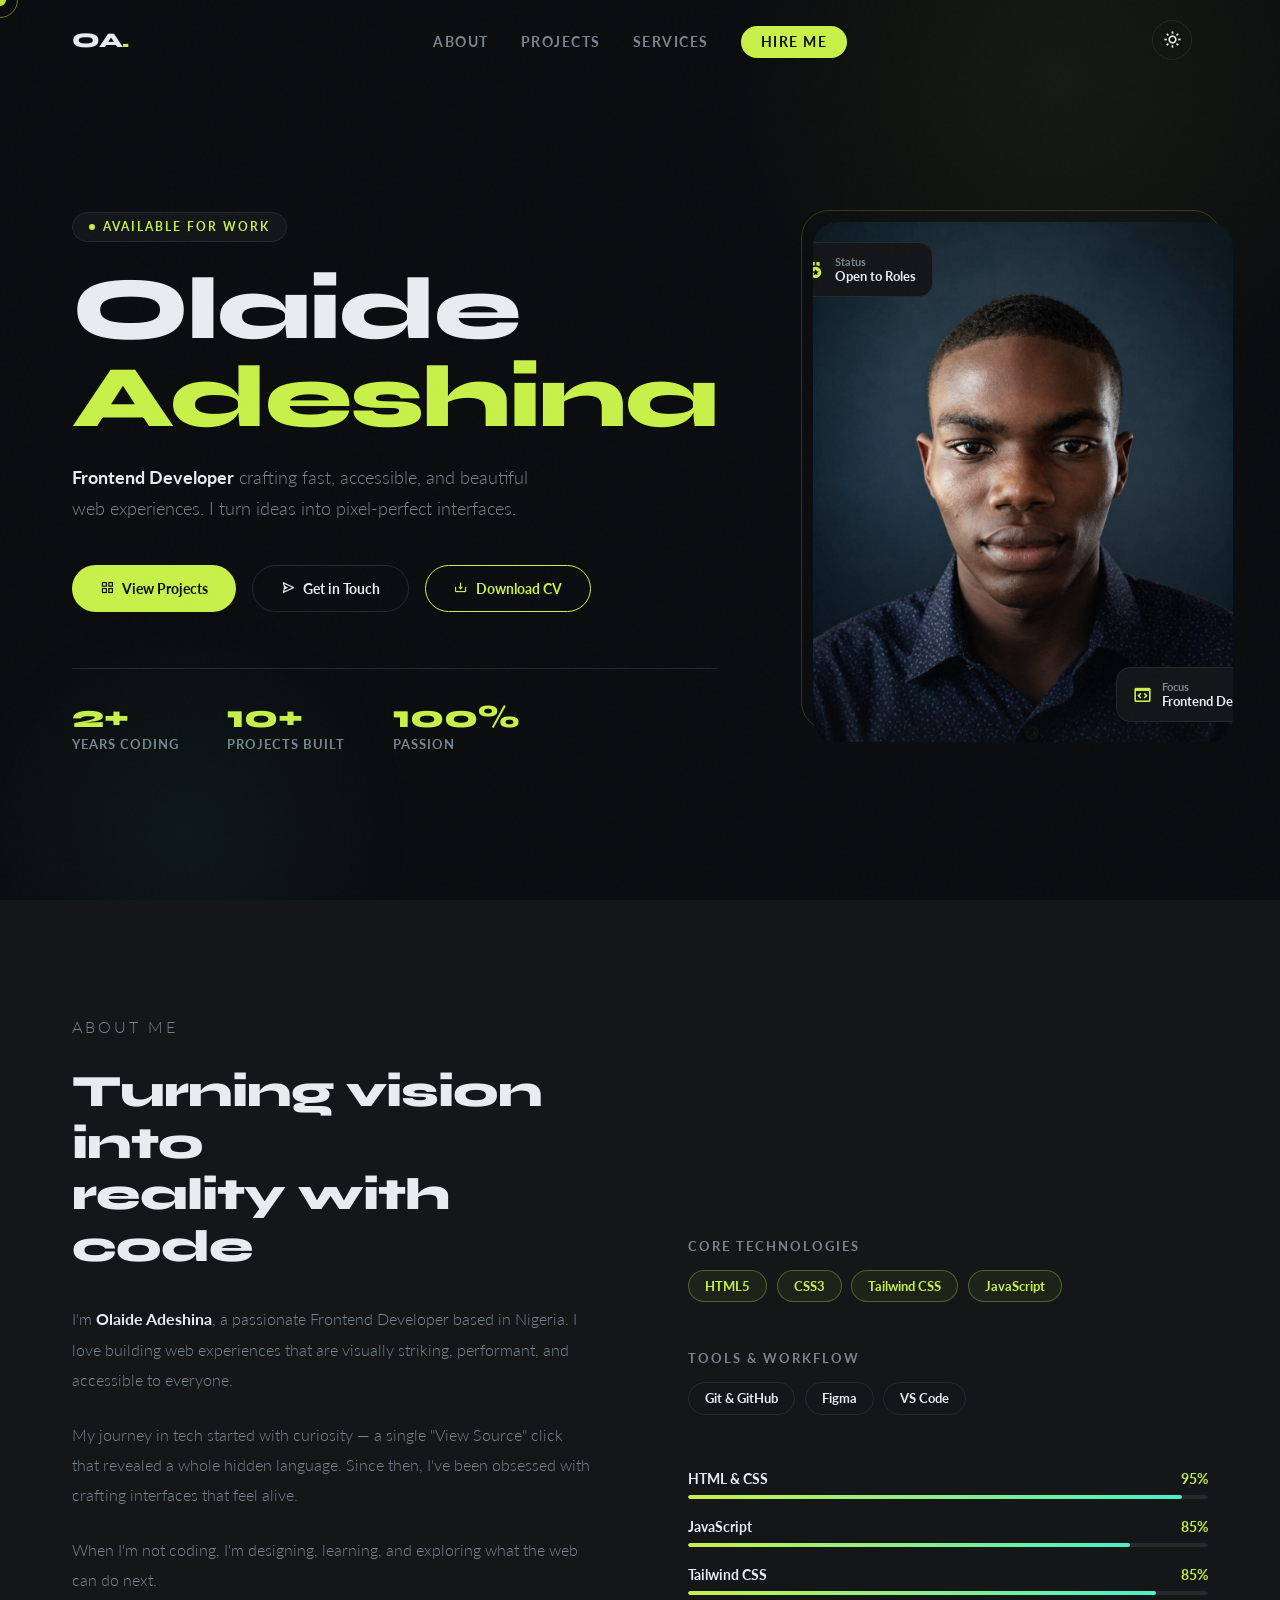
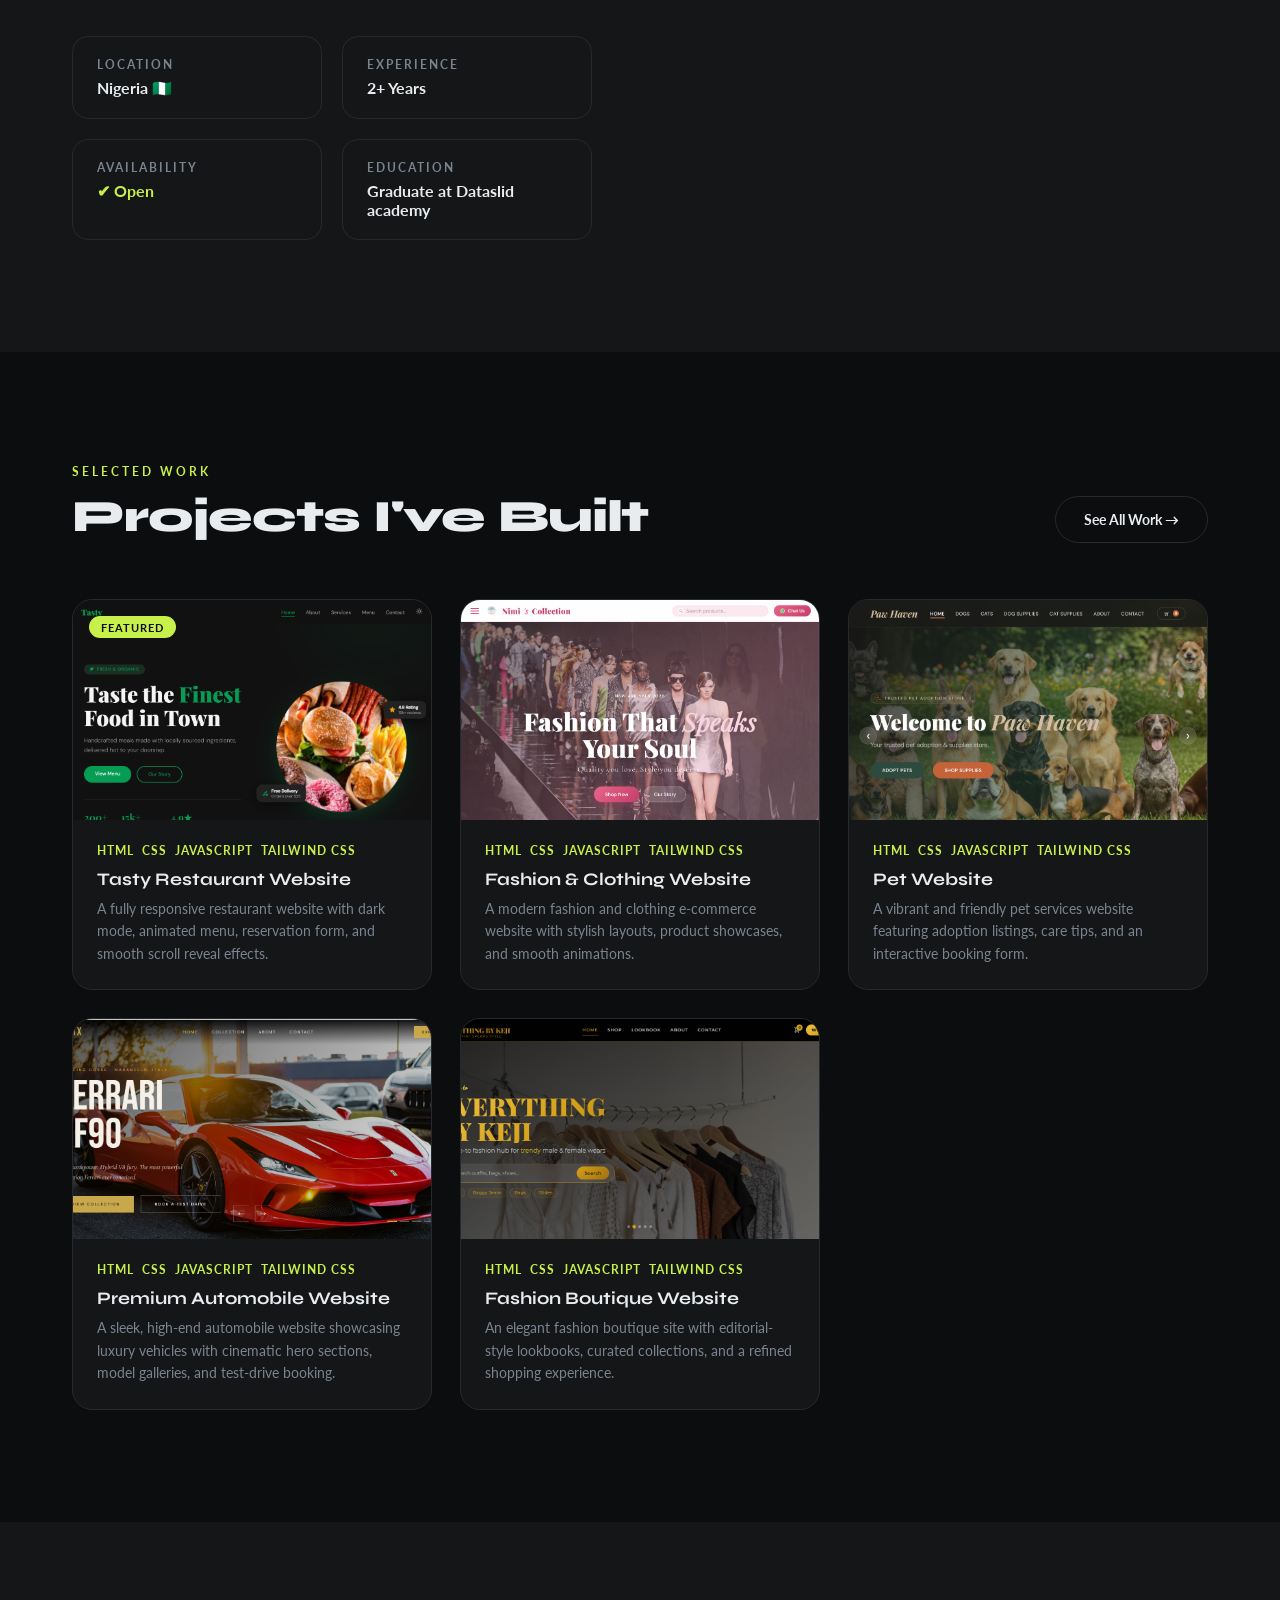
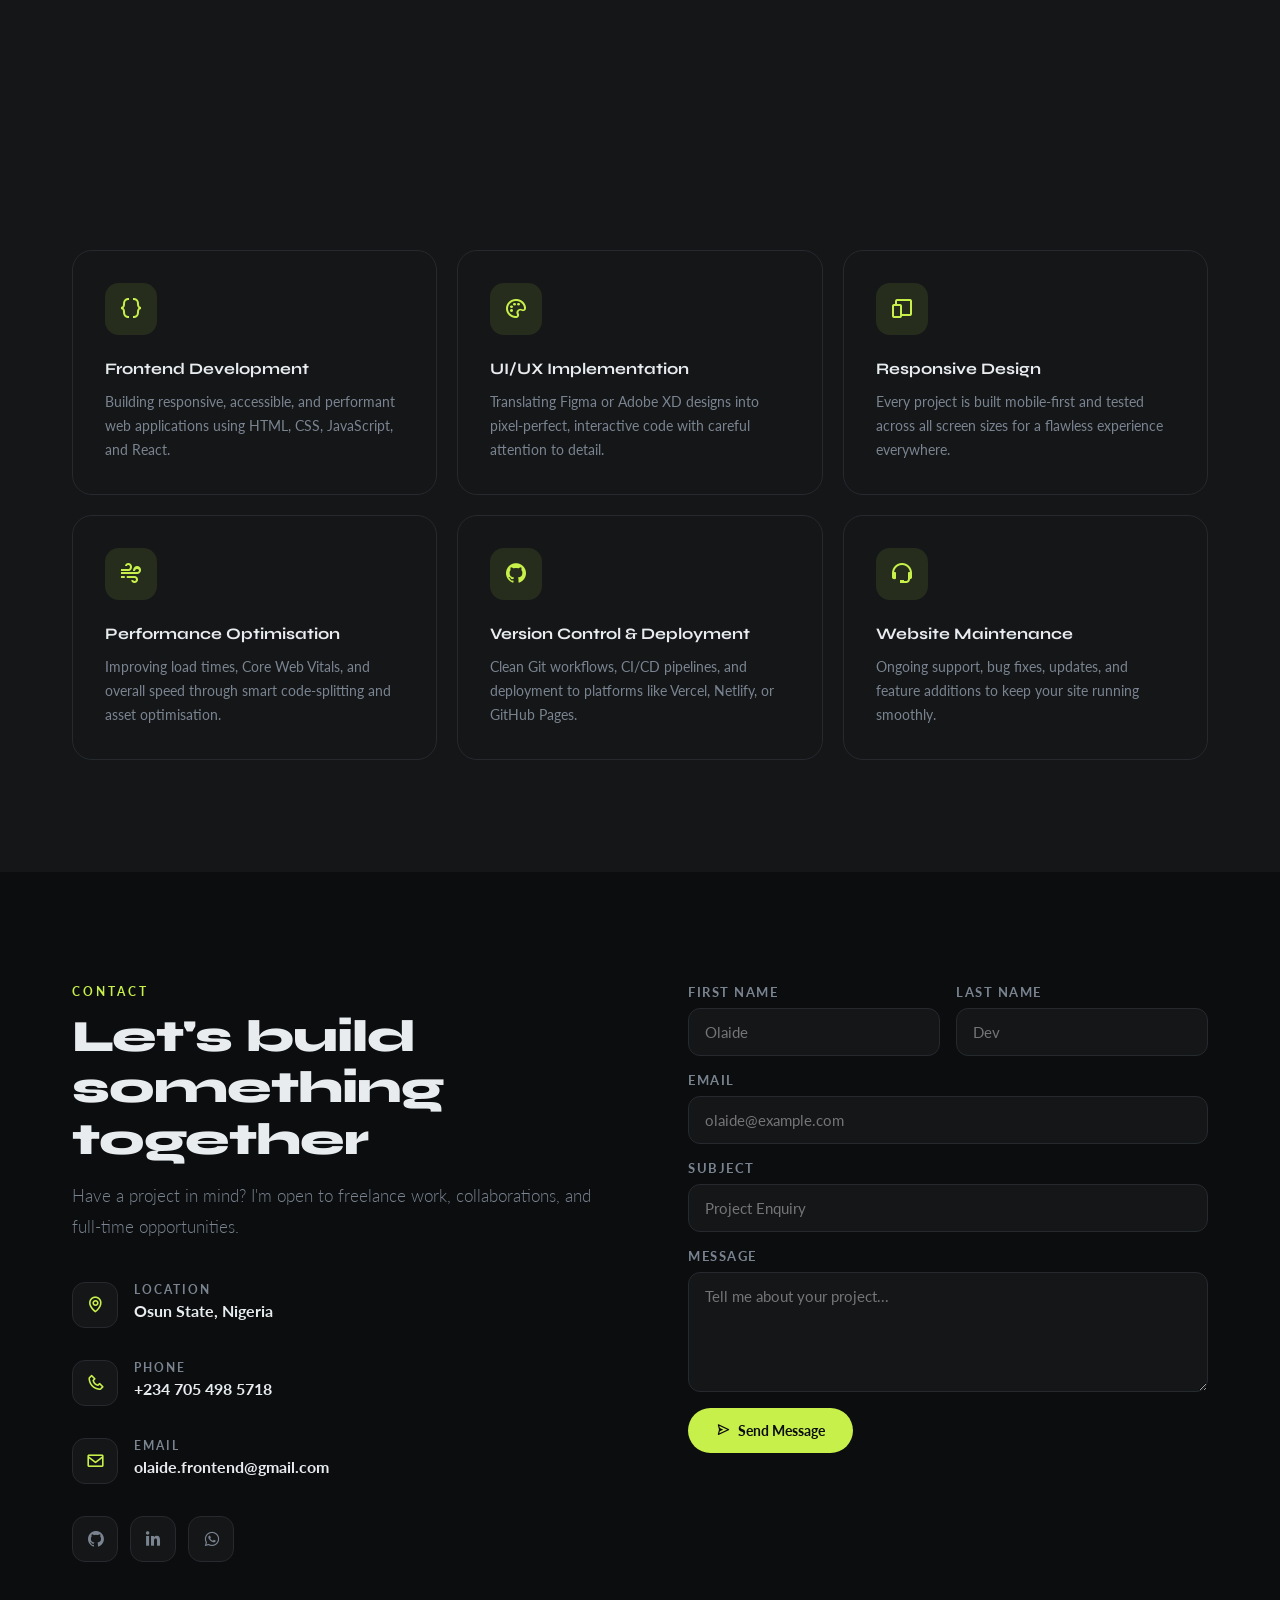
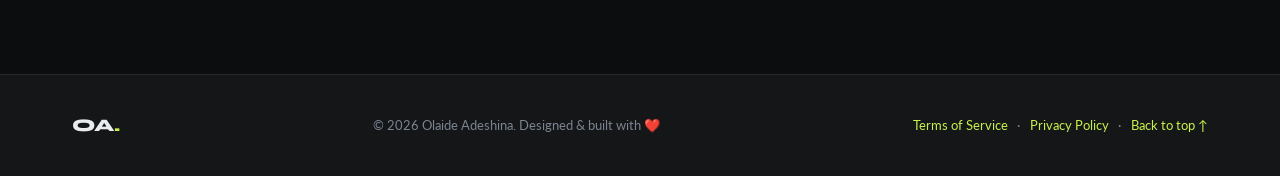
==== commit 50971c38: "optimization done" ====
--- a/index.html
+++ b/index.html
@@ -401,7 +401,13 @@
     <div class="footer-inner">
       <div class="footer-logo">OA<span>.</span></div>
       <p class="footer-copy">© 2026 Olaide Adeshina. Designed & built with ❤️</p>
-      <p class="footer-copy"><a href="#">Back to top ↑</a></p>
+      <p class="footer-copy footer-links">
+        <a href="/terms.html">Terms of Service</a>
+        <span aria-hidden="true">·</span>
+        <a href="/privacy.html">Privacy Policy</a>
+        <span aria-hidden="true">·</span>
+        <a href="#">Back to top ↑</a>
+      </p>
     </div>
   </footer>
 
--- a/style.css
+++ b/style.css
@@ -25,7 +25,7 @@
   --surface2: #f3f4f6;
   --border: #d1d5db;
   --accent: #6d8017;
-  --accent2: #047857;
+  --accent2: #059669;
   --text: #0f172a;
   --muted: #475569;
   --white: #ffffff;
@@ -33,6 +33,8 @@
 
 html {
   scroll-behavior: smooth;
+  overflow-x: hidden;
+  width: 100%;
 }
 
 body {
@@ -40,7 +42,12 @@
   background: var(--bg);
   color: var(--text);
   overflow-x: hidden;
+  width: 100%;
   transition: background 0.3s ease, color 0.3s ease;
+}
+
+img {
+  max-width: 100%;
 }
 
 ::-webkit-scrollbar {
@@ -128,7 +135,7 @@
   font-family: "Syne", sans-serif;
   font-size: 1.3rem;
   font-weight: 800;
-  color: var(--white);
+  color: var(--text);
   text-decoration: none;
   letter-spacing: -0.5px;
 }
@@ -137,7 +144,7 @@
 }
 .nav-links {
   display: flex;
-  gap: 2.5rem;
+  gap: clamp(1rem, 2.5vw, 2.5rem);
   list-style: none;
 }
 .nav-links a {
@@ -296,7 +303,7 @@
   font-size: clamp(3rem, 7vw, 5.5rem);
   font-weight: 800;
   line-height: 1;
-  color: var(--white);
+  color: var(--text);
   letter-spacing: -2px;
   margin-bottom: 1.25rem;
   opacity: 0;
@@ -458,7 +465,7 @@
   font-size: 0.7rem;
 }
 .badge-value {
-  color: var(--white);
+  color: var(--text);
 }
 .photo-badge--top {
   top: 1.25rem;
@@ -522,7 +529,7 @@
   font-family: "Syne", sans-serif;
   font-size: clamp(2rem, 4vw, 2.8rem);
   font-weight: 800;
-  color: var(--white);
+  color: var(--text);
   letter-spacing: -1px;
   line-height: 1.15;
 }
@@ -768,7 +775,7 @@
   font-family: "Syne", sans-serif;
   font-size: 1.1rem;
   font-weight: 700;
-  color: var(--white);
+  color: var(--text);
   margin-bottom: 0.5rem;
 }
 .project-desc {
@@ -857,7 +864,7 @@
   font-family: "Syne", sans-serif;
   font-size: 1rem;
   font-weight: 700;
-  color: var(--white);
+  color: var(--text);
   margin-bottom: 0.75rem;
 }
 .service-desc {
@@ -993,7 +1000,7 @@
   font-family: "Syne", sans-serif;
   font-size: 1.1rem;
   font-weight: 800;
-  color: var(--white);
+  color: var(--text);
 }
 .footer-logo span {
   color: var(--accent);
@@ -1005,6 +1012,16 @@
 .footer-copy a {
   color: var(--accent);
   text-decoration: none;
+}
+.footer-links {
+  display: flex;
+  align-items: center;
+  gap: 0.6rem;
+  flex-wrap: wrap;
+  justify-content: center;
+}
+.footer-links a:hover {
+  text-decoration: underline;
 }
 
 /* ===== SCROLL REVEAL ===== */
@@ -1054,44 +1071,8 @@
   transition-delay: 0.4s;
 }
 
-/* ===== MOBILE ===== */
-@media (max-width: 700px) {
-  .hero-inner {
-    grid-template-columns: 1fr;
-    gap: 3rem;
-  }
-  .hero-photo-wrap {
-    order: -1;
-    max-width: 320px;
-    margin: 0 auto;
-  }
-  .hero-photo {
-    height: 380px;
-  }
-  .photo-badge--top {
-    left: 0;
-  }
-  .photo-badge--bot {
-    right: 0;
-  }
-  .about-grid,
-  .contact-wrap {
-    grid-template-columns: 1fr;
-    gap: 3rem;
-  }
-  .projects-grid {
-    grid-template-columns: 1fr;
-  }
-  .featured-project {
-    flex-direction: column;
-    grid-column: span 1;
-  }
-  .featured-project .project-thumb {
-    height: 220px;
-  }
-  .services-grid {
-    grid-template-columns: 1fr;
-  }
+/* ===== TABLET ===== */
+@media (max-width: 960px) {
   .nav-links {
     display: none;
   }
@@ -1106,6 +1087,8 @@
     background: var(--surface);
     border-bottom: 1px solid var(--border);
     padding: 1.5rem 2rem;
+    max-height: calc(100vh - 70px);
+    overflow-y: auto;
   }
   .nav-links.open a {
     padding: 0.75rem 0;
@@ -1113,4 +1096,122 @@
   .nav-toggle {
     display: block;
   }
-}
+  .hero-inner {
+    grid-template-columns: 1fr;
+    gap: 3rem;
+  }
+  .hero-photo-wrap {
+    order: -1;
+    max-width: 340px;
+    margin: 0 auto;
+  }
+  .hero-photo {
+    height: 380px;
+  }
+  .photo-badge--top {
+    left: 0;
+  }
+  .photo-badge--bot {
+    right: 0;
+  }
+  .about-grid,
+  .contact-wrap {
+    grid-template-columns: 1fr;
+    gap: 3rem;
+  }
+  .projects-grid,
+  .projects-grid > .project-card:nth-child(4),
+  .projects-grid > .project-card:nth-child(5) {
+    grid-template-columns: 1fr;
+    grid-column: auto;
+  }
+  .featured-project {
+    flex-direction: column;
+    grid-column: span 1;
+  }
+  .featured-project .project-thumb {
+    height: 220px;
+  }
+  .services-grid {
+    grid-template-columns: repeat(2, 1fr);
+  }
+}
+
+/* ===== MOBILE ===== */
+@media (max-width: 700px) {
+  section {
+    padding: 4.5rem 0;
+  }
+  .container,
+  .nav,
+  .hero-inner {
+    padding-left: 1.25rem;
+    padding-right: 1.25rem;
+  }
+  .hero {
+    padding: 6.5rem 0 3rem;
+  }
+  .hero-photo-wrap {
+    max-width: 260px;
+  }
+  .hero-photo {
+    height: 300px;
+  }
+  .hero-stats {
+    gap: 1.5rem;
+    flex-wrap: wrap;
+  }
+  .hero-actions {
+    flex-direction: column;
+    align-items: stretch;
+  }
+  .hero-actions .btn {
+    justify-content: center;
+  }
+  .services-grid {
+    grid-template-columns: 1fr;
+  }
+  .about-facts {
+    grid-template-columns: 1fr;
+  }
+  .form-grid {
+    grid-template-columns: 1fr;
+  }
+  .form-group.full {
+    grid-column: span 1;
+  }
+  .footer-inner {
+    flex-direction: column;
+    text-align: center;
+  }
+}
+
+/* ===== SMALL PHONE ===== */
+@media (max-width: 420px) {
+  .hero-name {
+    letter-spacing: -1px;
+  }
+  .hero-photo-wrap {
+    max-width: 220px;
+  }
+  .hero-photo {
+    height: 260px;
+  }
+  .photo-badge {
+    padding: 0.55rem 0.75rem;
+    font-size: 0.72rem;
+    gap: 0.4rem;
+  }
+  .photo-badge--top,
+  .photo-badge--bot {
+    left: 0;
+    right: 0;
+  }
+  .btn {
+    padding: 0.8rem 1.4rem;
+    font-size: 0.85rem;
+  }
+  .section-title {
+    font-size: clamp(1.6rem, 8vw, 2.2rem);
+  }
+}
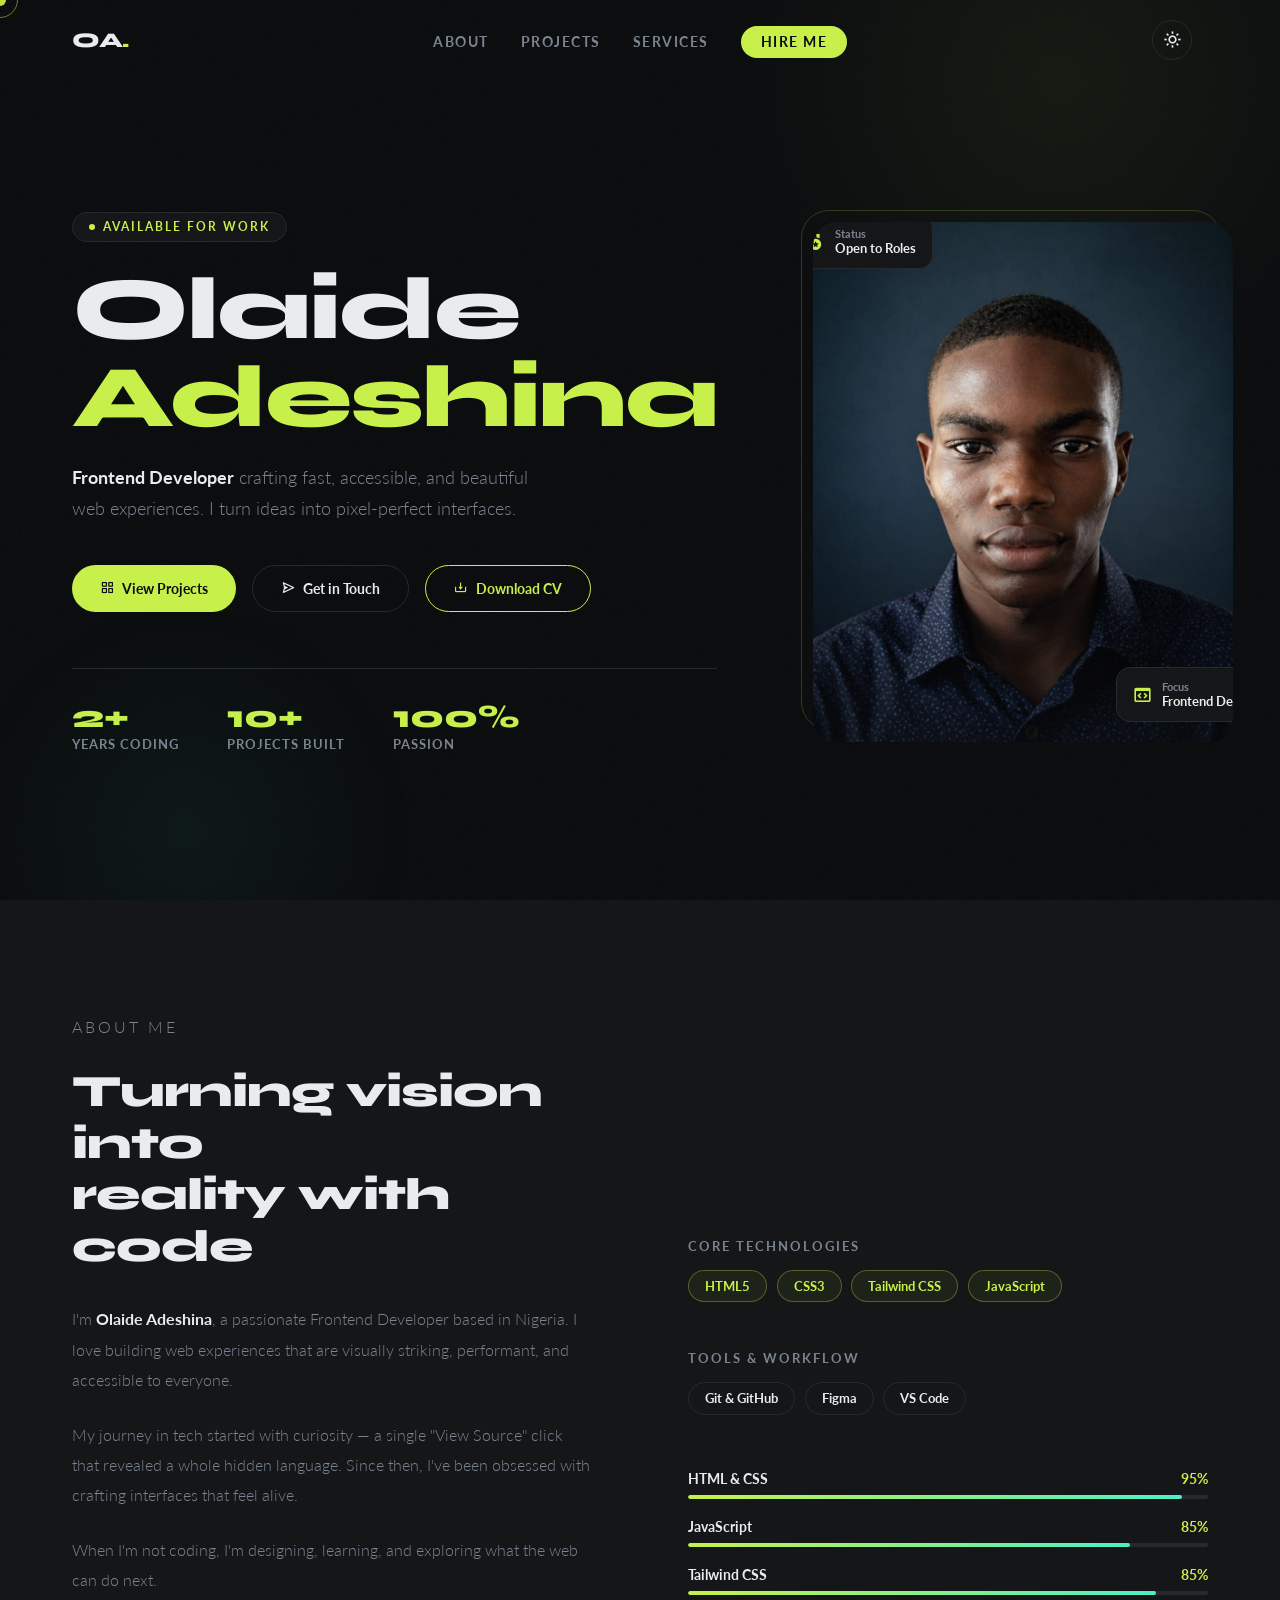
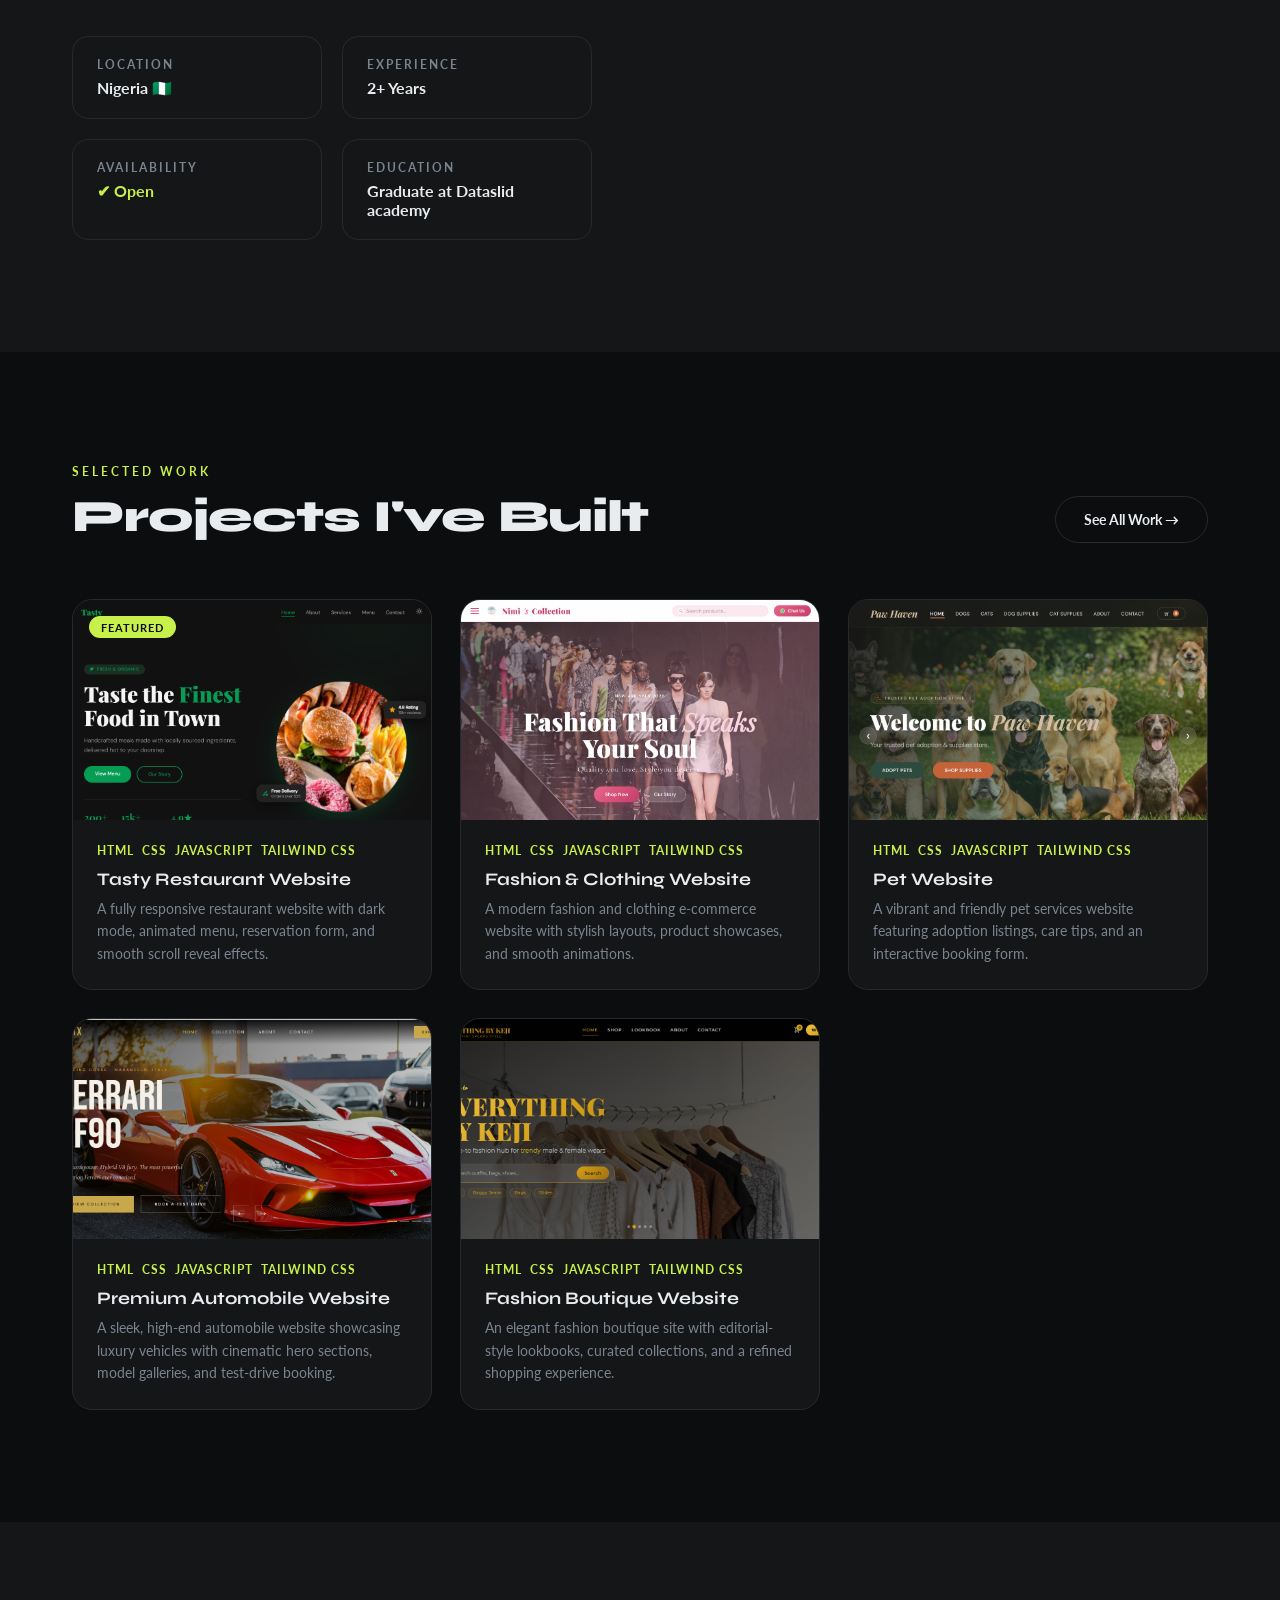
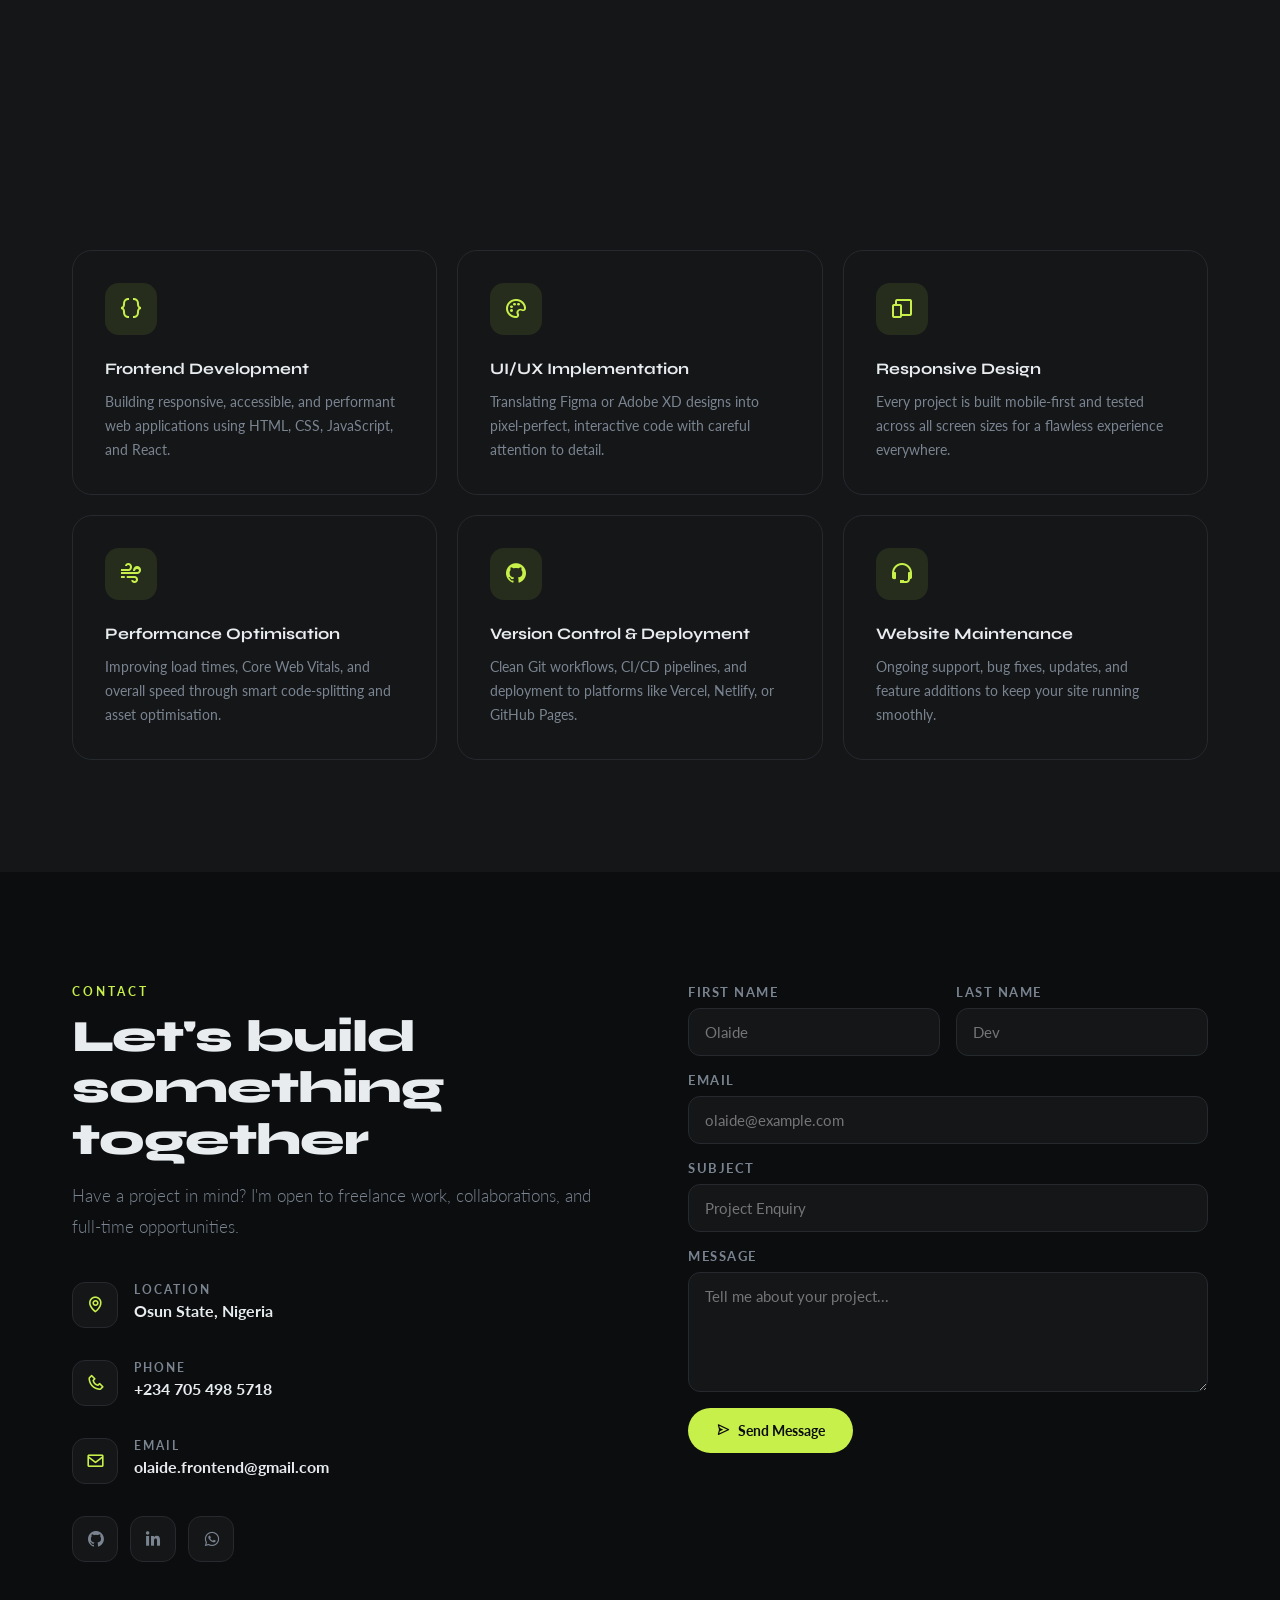
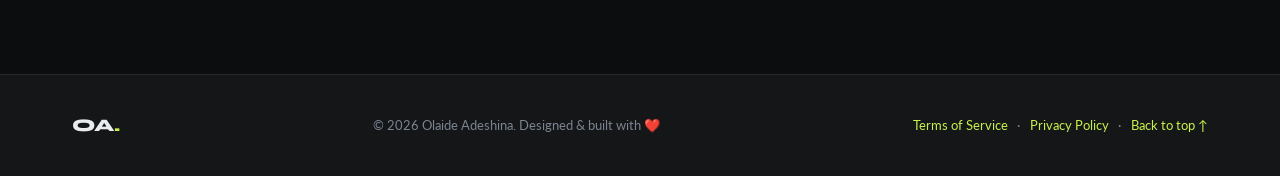
==== commit 02776b23: "badge fixed" ====
--- a/index.html
+++ b/index.html
@@ -8,6 +8,11 @@
   <link href="https://fonts.googleapis.com/css2?family=Syne:wght@400;600;700;800&family=Lato:wght@300;400;700&display=swap" rel="stylesheet">
   <link href="https://cdn.jsdelivr.net/npm/boxicons@2.1.4/css/boxicons.min.css" rel="stylesheet">
   <link rel="stylesheet" href="/style.css">
+  <style>
+    .photo-badge--top {
+      top: -0.5rem;
+    }
+  </style>
 </head>
 <body>
   <div class="cursor" id="cursor"></div>
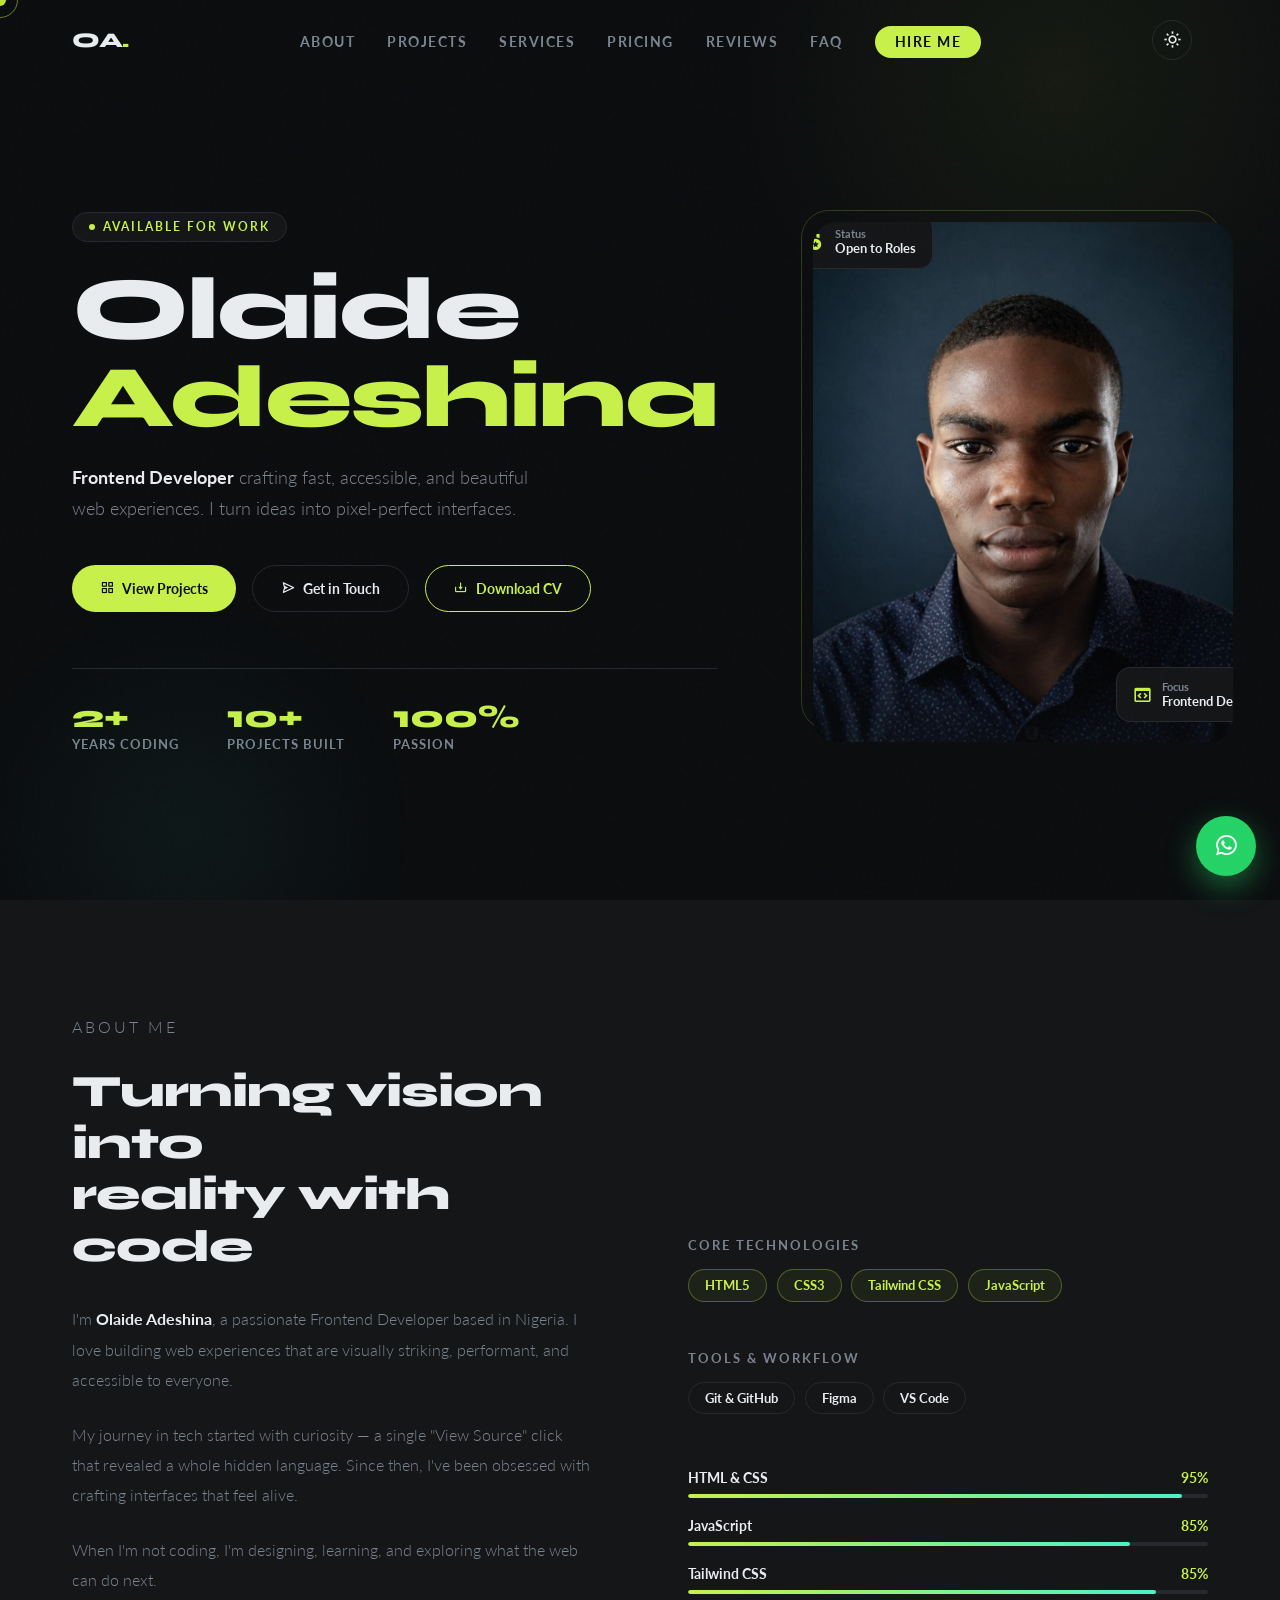
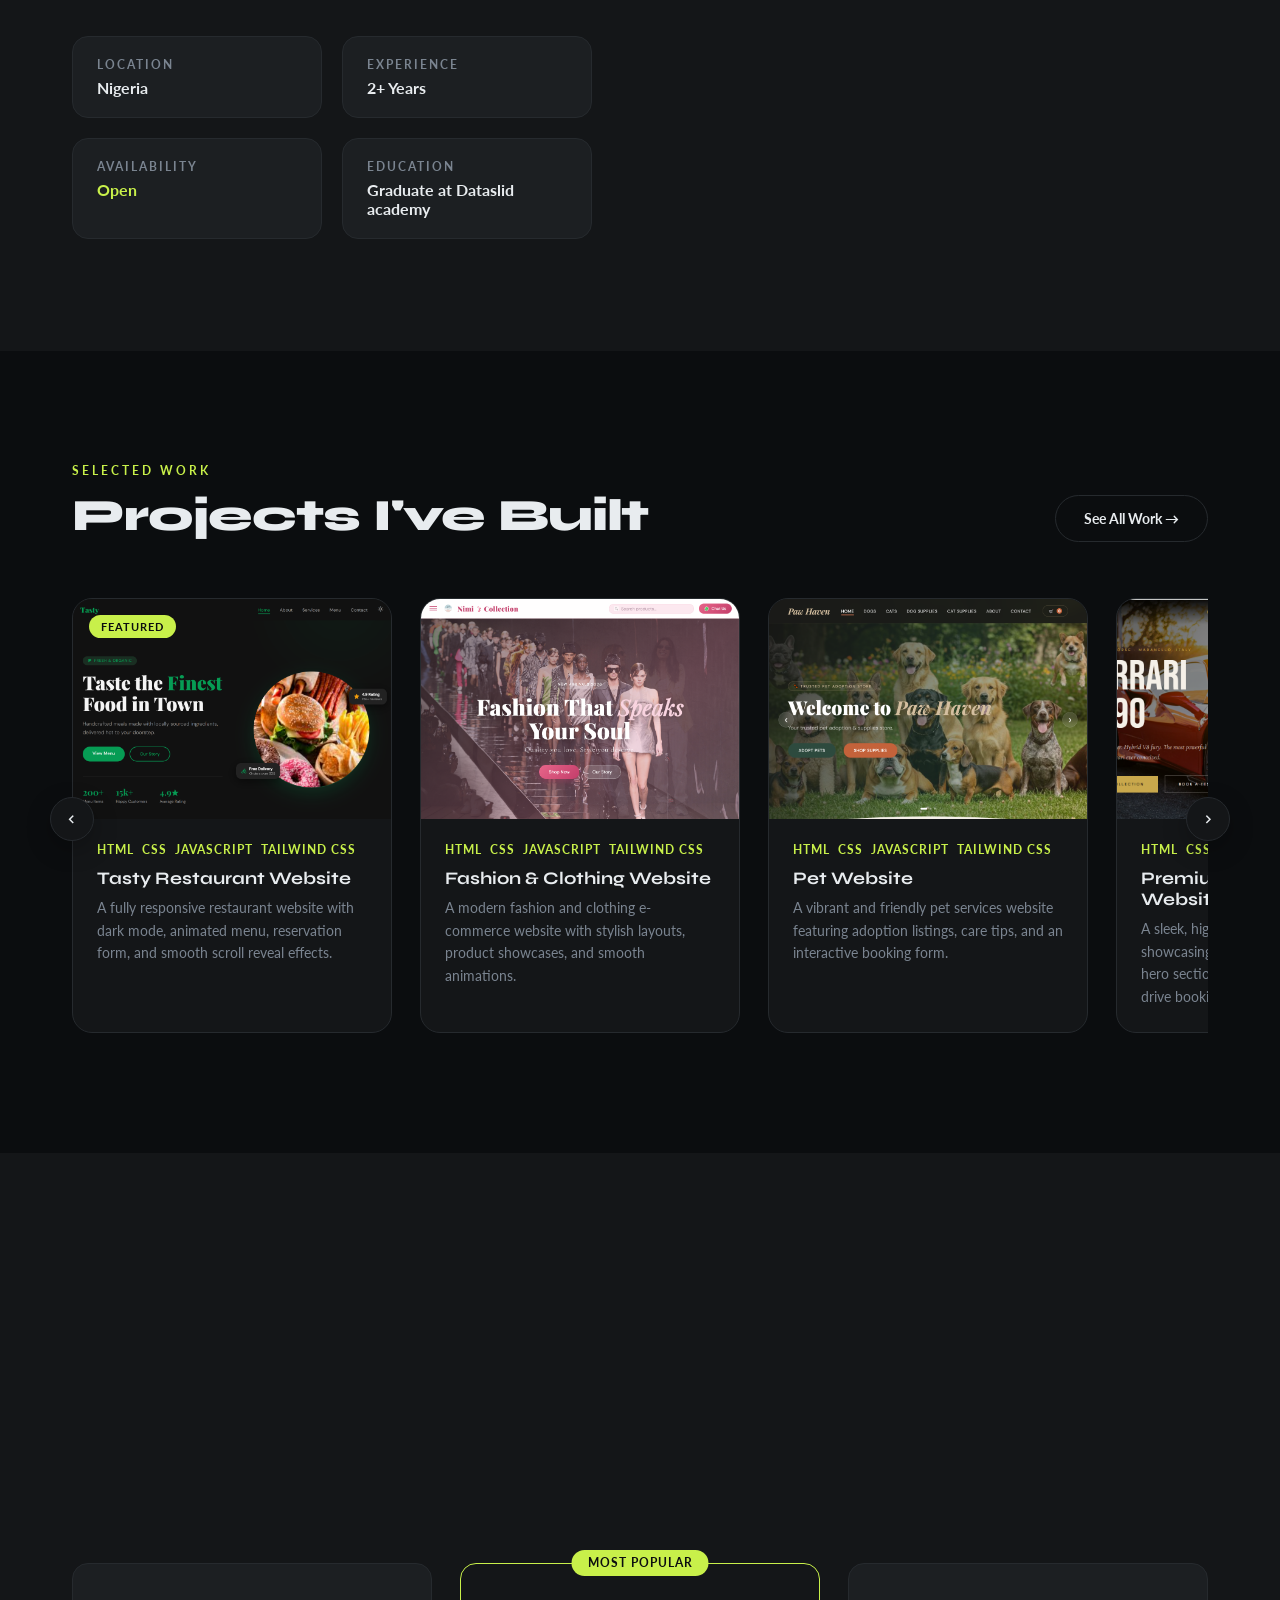
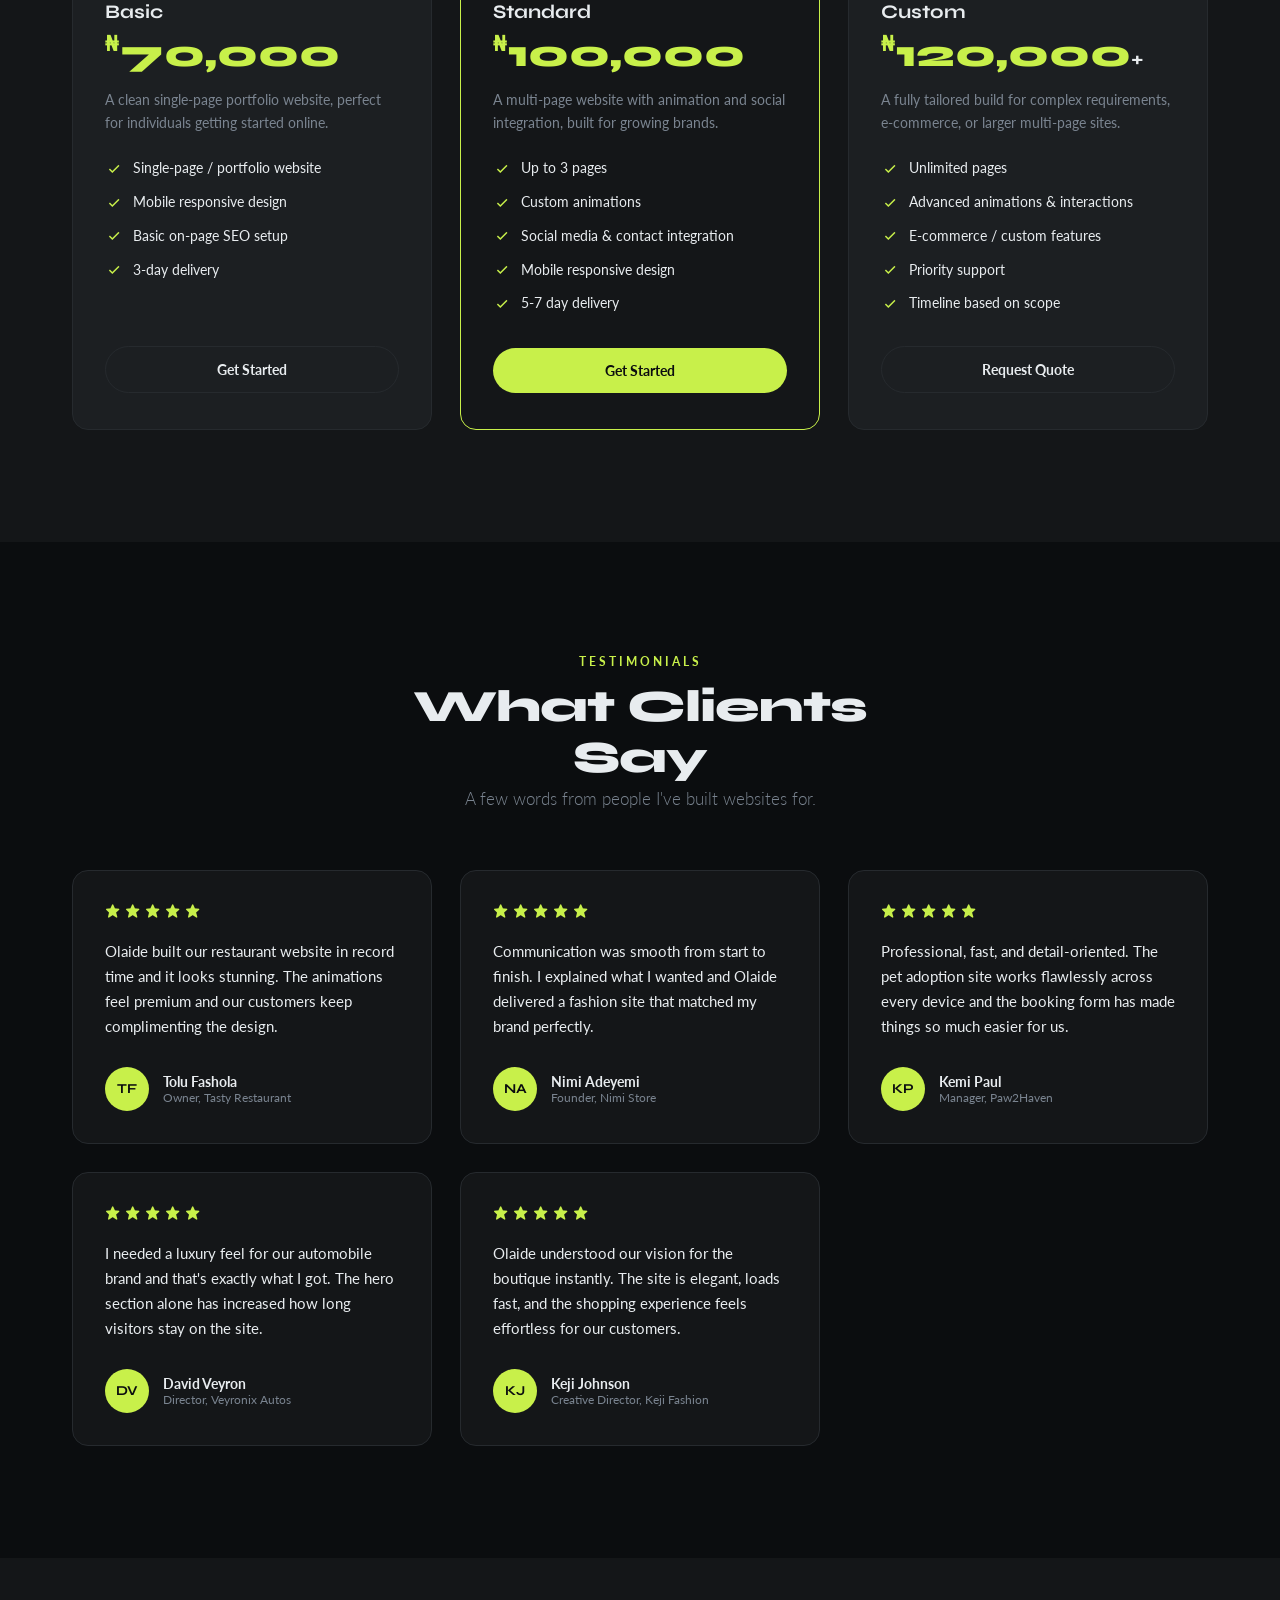
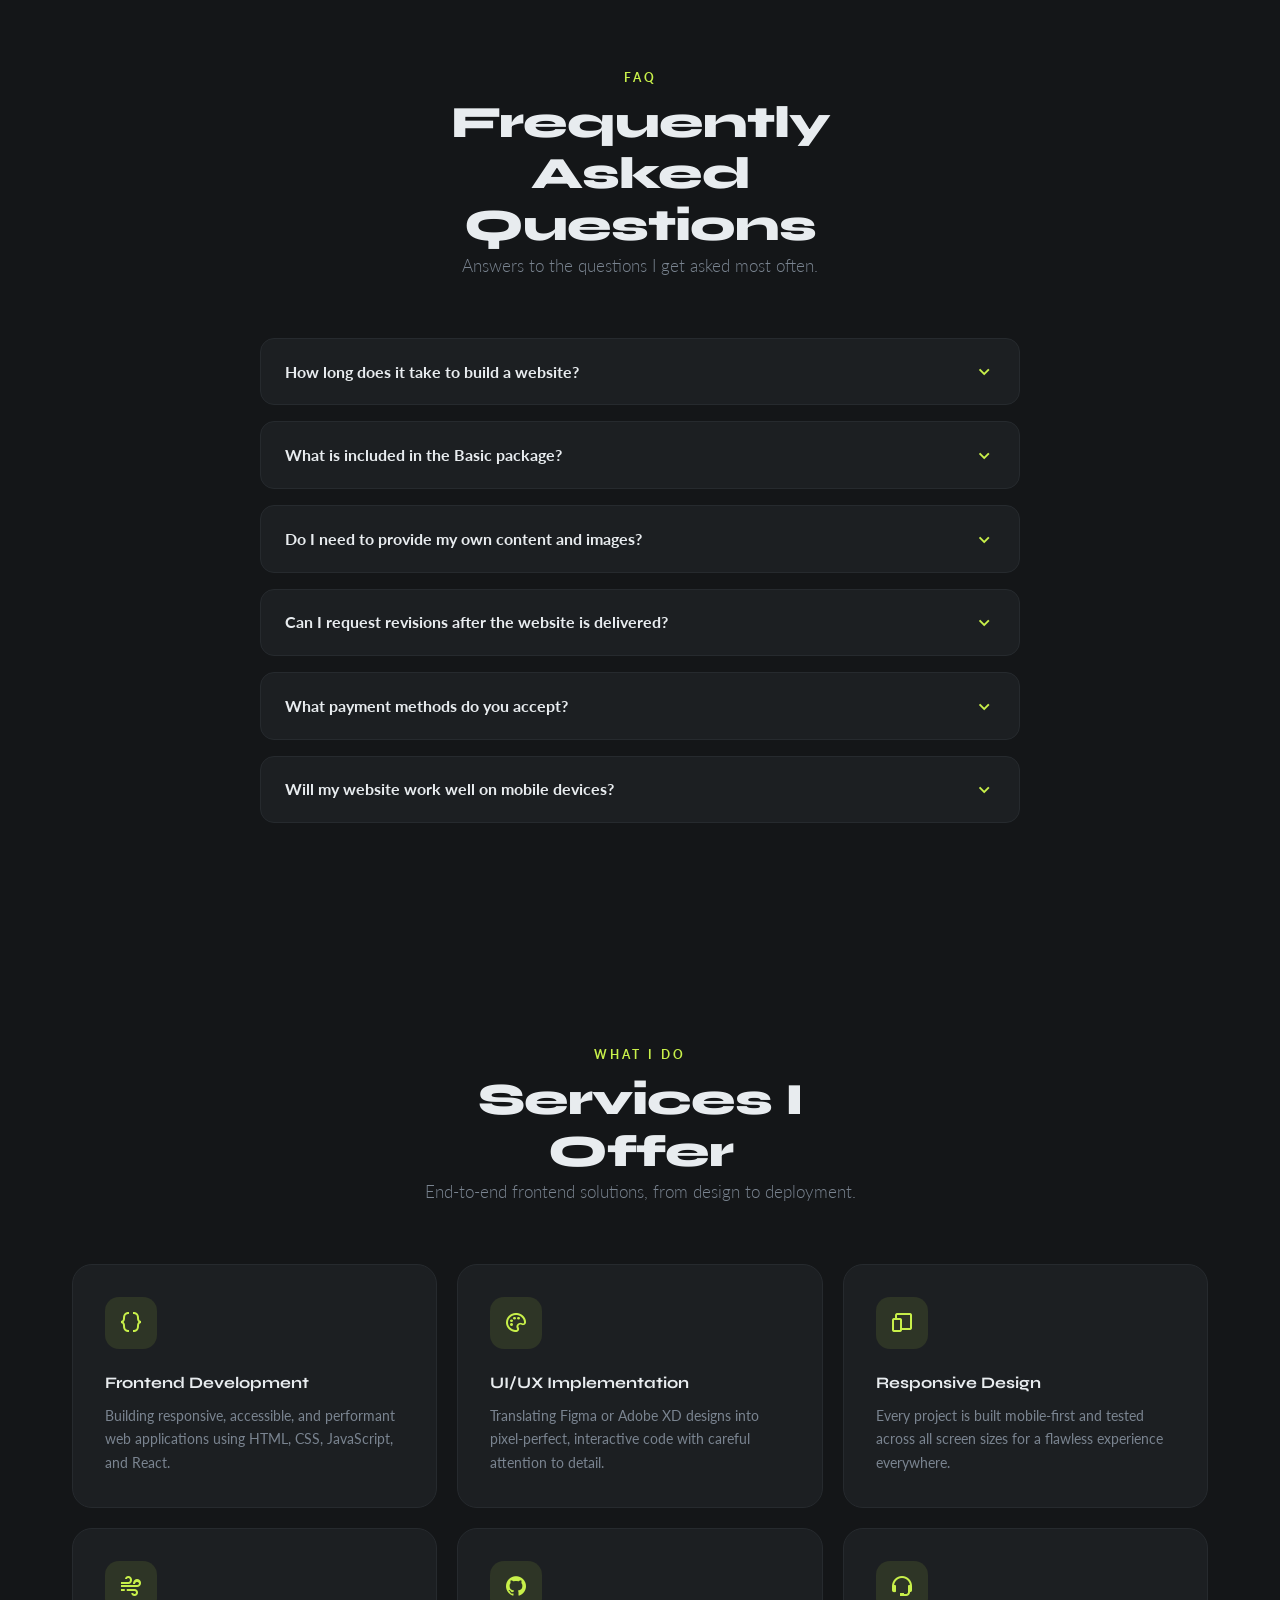
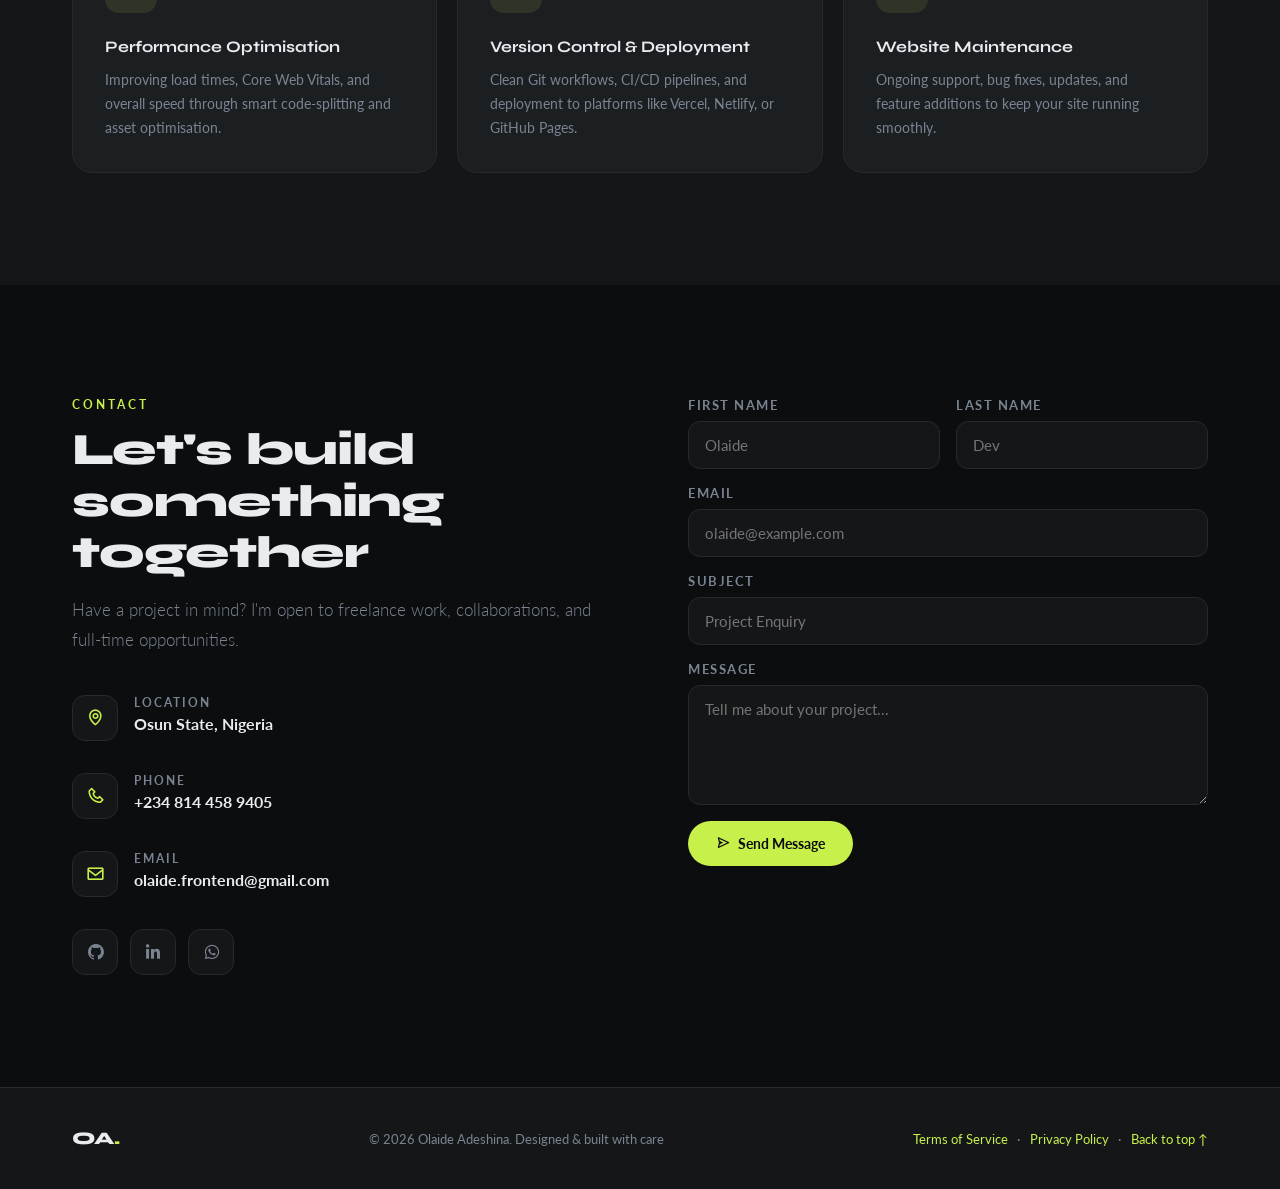
==== commit 43269e36: "projects updated" ====
--- a/index.html
+++ b/index.html
@@ -26,6 +26,9 @@
         <li><a href="#about">About</a></li>
         <li><a href="#projects">Projects</a></li>
         <li><a href="#services">Services</a></li>
+        <li><a href="#pricing">Pricing</a></li>
+        <li><a href="#reviews">Reviews</a></li>
+        <li><a href="#faq">FAQ</a></li>
         <li><a href="#contact" class="nav-cta">Hire Me</a></li>
       </ul>
       <button class="theme-toggle" id="theme-toggle" title="Toggle theme">
@@ -106,7 +109,7 @@
           <div class="about-facts">
             <div class="fact">
               <div class="fact-key">Location</div>
-              <div class="fact-value">Nigeria 🇳🇬</div>
+              <div class="fact-value">Nigeria</div>
             </div>
             <div class="fact">
               <div class="fact-key">Experience</div>
@@ -114,7 +117,7 @@
             </div>
             <div class="fact">
               <div class="fact-key">Availability</div>
-              <div class="fact-value" style="color:var(--accent)">✔ Open</div>
+              <div class="fact-value" style="color:var(--accent)">Open</div>
             </div>
             <div class="fact">
               <div class="fact-key">Education</div>
@@ -154,7 +157,6 @@
               <div class="prof-header"><span>Tailwind CSS</span><span style="color:var(--accent)">85%</span></div>
               <div class="prof-bar"><div class="prof-fill" data-width="90"></div></div>
             </div>
-            </div>
           </div>
         </div>
       </div>
@@ -169,9 +171,15 @@
           <p class="section-label">Selected Work</p>
           <h2 class="section-title">Projects I've Built</h2>
         </div>
-        <a href="#contact" class="btn btn-ghost reveal d2">See All Work →</a>
-      </div>
-      <div class="projects-grid">
+        <div class="projects-header-actions reveal d2">
+          <a href="#contact" class="btn btn-ghost">See All Work →</a>
+        </div>
+      </div>
+      <div class="projects-carousel">
+        <button type="button" class="carousel-btn carousel-btn--side carousel-btn--left" id="projects-prev" aria-label="Scroll projects left"><i class="bx bx-chevron-left"></i></button>
+        <button type="button" class="carousel-btn carousel-btn--side carousel-btn--right" id="projects-next" aria-label="Scroll projects right"><i class="bx bx-chevron-right"></i></button>
+        <div class="projects-viewport">
+        <div class="projects-track" id="projects-track">
 
         <!-- Tasty Restaurant Website -->
         <a href="https://tasty2restaurant.netlify.app/" target="_blank" rel="noopener noreferrer" class="project-card project-link-card featured-project reveal d1">
@@ -283,7 +291,226 @@
             <p class="project-desc">An elegant fashion boutique site with editorial-style lookbooks, curated collections, and a refined shopping experience.</p>
           </div>
         </a>
-
+        <a href="https://bennykids-homestore.com/" target="_blank" rel="noopener noreferrer" class="project-card project-link-card reveal d3">
+          <div class="project-thumb">
+            <img src="/pic116.png" alt="Kids&Homestore website" class="project-screenshot">
+            <div class="project-thumb-overlay">
+              <div class="project-links-row">
+                <span class="project-link-btn"><i class="bx bx-link-external"></i> Visit Site</span>
+              </div>
+            </div>
+          </div>
+          <div class="project-info">
+            <div class="project-tags">
+              <span class="project-tag">HTML</span>
+              <span class="project-tag">CSS</span>
+              <span class="project-tag">JavaScript</span>
+            </div>
+            <div class="project-title">Kids&Homestore Website</div>
+            <p class="project-desc">A fully responsive eCommerce website for a kids' toy and home store with product listings, categories, and a smooth shopping experience</p>
+          </div>
+        </a>
+
+        </div>
+        </div>
+      </div>
+    </div>
+  </section>
+
+  <!-- PRICING -->
+  <section class="pricing section" id="pricing">
+    <div class="container">
+      <div class="reveal" style="text-align:center; max-width:560px; margin:0 auto 0.5rem;">
+        <p class="section-label">Pricing</p>
+        <h2 class="section-title">Simple, Transparent Rates</h2>
+        <p class="section-desc" style="margin:0 auto">Straightforward pricing built around the size of your project, no hidden costs.</p>
+      </div>
+      <div class="pricing-grid">
+        <div class="pricing-card reveal d1">
+          <div class="pricing-name">Basic</div>
+          <div class="pricing-price"><span class="pricing-currency">₦</span>70,000</div>
+          <p class="pricing-desc">A clean single-page portfolio website, perfect for individuals getting started online.</p>
+          <ul class="pricing-features">
+            <li><i class="bx bx-check"></i> Single-page / portfolio website</li>
+            <li><i class="bx bx-check"></i> Mobile responsive design</li>
+            <li><i class="bx bx-check"></i> Basic on-page SEO setup</li>
+            <li><i class="bx bx-check"></i> 3-day delivery</li>
+          </ul>
+          <a href="#contact" class="btn btn-ghost pricing-btn">Get Started</a>
+        </div>
+
+        <div class="pricing-card pricing-featured reveal d2">
+          <span class="pricing-badge">Most Popular</span>
+          <div class="pricing-name">Standard</div>
+          <div class="pricing-price"><span class="pricing-currency">₦</span>100,000</div>
+          <p class="pricing-desc">A multi-page website with animation and social integration, built for growing brands.</p>
+          <ul class="pricing-features">
+            <li><i class="bx bx-check"></i> Up to 3 pages</li>
+            <li><i class="bx bx-check"></i> Custom animations</li>
+            <li><i class="bx bx-check"></i> Social media & contact integration</li>
+            <li><i class="bx bx-check"></i> Mobile responsive design</li>
+            <li><i class="bx bx-check"></i> 5-7 day delivery</li>
+          </ul>
+          <a href="#contact" class="btn btn-primary pricing-btn">Get Started</a>
+        </div>
+
+        <div class="pricing-card reveal d3">
+          <div class="pricing-name">Custom</div>
+          <div class="pricing-price"><span class="pricing-currency">₦</span>120,000<span class="pricing-plus">+</span></div>
+          <p class="pricing-desc">A fully tailored build for complex requirements, e-commerce, or larger multi-page sites.</p>
+          <ul class="pricing-features">
+            <li><i class="bx bx-check"></i> Unlimited pages</li>
+            <li><i class="bx bx-check"></i> Advanced animations & interactions</li>
+            <li><i class="bx bx-check"></i> E-commerce / custom features</li>
+            <li><i class="bx bx-check"></i> Priority support</li>
+            <li><i class="bx bx-check"></i> Timeline based on scope</li>
+          </ul>
+          <a href="#contact" class="btn btn-ghost pricing-btn">Request Quote</a>
+        </div>
+      </div>
+    </div>
+  </section>
+
+  <!-- REVIEWS -->
+  <section class="reviews section" id="reviews">
+    <div class="container">
+      <div class="reveal" style="text-align:center; max-width:560px; margin:0 auto 0.5rem;">
+        <p class="section-label">Testimonials</p>
+        <h2 class="section-title">What Clients Say</h2>
+        <p class="section-desc" style="margin:0 auto">A few words from people I've built websites for.</p>
+      </div>
+      <div class="reviews-grid">
+        <div class="review-card reveal d1">
+          <div class="review-stars"><i class="bx bxs-star"></i><i class="bx bxs-star"></i><i class="bx bxs-star"></i><i class="bx bxs-star"></i><i class="bx bxs-star"></i></div>
+          <p class="review-text">Olaide built our restaurant website in record time and it looks stunning. The animations feel premium and our customers keep complimenting the design.</p>
+          <div class="review-author">
+            <div class="review-avatar">TF</div>
+            <div>
+              <div class="review-name">Tolu Fashola</div>
+              <div class="review-role">Owner, Tasty Restaurant</div>
+            </div>
+          </div>
+        </div>
+
+        <div class="review-card reveal d2">
+          <div class="review-stars"><i class="bx bxs-star"></i><i class="bx bxs-star"></i><i class="bx bxs-star"></i><i class="bx bxs-star"></i><i class="bx bxs-star"></i></div>
+          <p class="review-text">Communication was smooth from start to finish. I explained what I wanted and Olaide delivered a fashion site that matched my brand perfectly.</p>
+          <div class="review-author">
+            <div class="review-avatar">NA</div>
+            <div>
+              <div class="review-name">Nimi Adeyemi</div>
+              <div class="review-role">Founder, Nimi Store</div>
+            </div>
+          </div>
+        </div>
+
+        <div class="review-card reveal d3">
+          <div class="review-stars"><i class="bx bxs-star"></i><i class="bx bxs-star"></i><i class="bx bxs-star"></i><i class="bx bxs-star"></i><i class="bx bxs-star"></i></div>
+          <p class="review-text">Professional, fast, and detail-oriented. The pet adoption site works flawlessly across every device and the booking form has made things so much easier for us.</p>
+          <div class="review-author">
+            <div class="review-avatar">KP</div>
+            <div>
+              <div class="review-name">Kemi Paul</div>
+              <div class="review-role">Manager, Paw2Haven</div>
+            </div>
+          </div>
+        </div>
+
+        <div class="review-card reveal d1">
+          <div class="review-stars"><i class="bx bxs-star"></i><i class="bx bxs-star"></i><i class="bx bxs-star"></i><i class="bx bxs-star"></i><i class="bx bxs-star"></i></div>
+          <p class="review-text">I needed a luxury feel for our automobile brand and that's exactly what I got. The hero section alone has increased how long visitors stay on the site.</p>
+          <div class="review-author">
+            <div class="review-avatar">DV</div>
+            <div>
+              <div class="review-name">David Veyron</div>
+              <div class="review-role">Director, Veyronix Autos</div>
+            </div>
+          </div>
+        </div>
+
+        <div class="review-card reveal d2">
+          <div class="review-stars"><i class="bx bxs-star"></i><i class="bx bxs-star"></i><i class="bx bxs-star"></i><i class="bx bxs-star"></i><i class="bx bxs-star"></i></div>
+          <p class="review-text">Olaide understood our vision for the boutique instantly. The site is elegant, loads fast, and the shopping experience feels effortless for our customers.</p>
+          <div class="review-author">
+            <div class="review-avatar">KJ</div>
+            <div>
+              <div class="review-name">Keji Johnson</div>
+              <div class="review-role">Creative Director, Keji Fashion</div>
+            </div>
+          </div>
+        </div>
+      </div>
+    </div>
+  </section>
+
+  <!-- FAQ -->
+  <section class="faq section" id="faq">
+    <div class="container">
+      <div class="reveal" style="text-align:center; max-width:560px; margin:0 auto 0.5rem;">
+        <p class="section-label">FAQ</p>
+        <h2 class="section-title">Frequently Asked Questions</h2>
+        <p class="section-desc" style="margin:0 auto">Answers to the questions I get asked most often.</p>
+      </div>
+      <div class="faq-list">
+        <div class="faq-item reveal d1">
+          <button type="button" class="faq-question">
+            How long does it take to build a website?
+            <i class="bx bx-chevron-down faq-icon"></i>
+          </button>
+          <div class="faq-answer">
+            <p>A basic single-page site typically takes 3 days, while standard multi-page sites take 5-7 days. Custom projects depend on scope and are timed once requirements are confirmed.</p>
+          </div>
+        </div>
+
+        <div class="faq-item reveal d1">
+          <button type="button" class="faq-question">
+            What is included in the Basic package?
+            <i class="bx bx-chevron-down faq-icon"></i>
+          </button>
+          <div class="faq-answer">
+            <p>The Basic package includes a single-page or portfolio website, fully mobile responsive, with basic on-page SEO, delivered within 3 days at ₦70,000.</p>
+          </div>
+        </div>
+
+        <div class="faq-item reveal d2">
+          <button type="button" class="faq-question">
+            Do I need to provide my own content and images?
+            <i class="bx bx-chevron-down faq-icon"></i>
+          </button>
+          <div class="faq-answer">
+            <p>You're welcome to provide your own text and images, but if you don't have them ready, I can help source suitable visuals and structure your content as part of the build.</p>
+          </div>
+        </div>
+
+        <div class="faq-item reveal d2">
+          <button type="button" class="faq-question">
+            Can I request revisions after the website is delivered?
+            <i class="bx bx-chevron-down faq-icon"></i>
+          </button>
+          <div class="faq-answer">
+            <p>Yes. Every package includes a round of revisions after delivery, and ongoing maintenance or additional changes can be arranged afterward.</p>
+          </div>
+        </div>
+
+        <div class="faq-item reveal d3">
+          <button type="button" class="faq-question">
+            What payment methods do you accept?
+            <i class="bx bx-chevron-down faq-icon"></i>
+          </button>
+          <div class="faq-answer">
+            <p>Payments can be made via bank transfer. A deposit is required to begin work, with the balance due before final handover of the completed website.</p>
+          </div>
+        </div>
+
+        <div class="faq-item reveal d3">
+          <button type="button" class="faq-question">
+            Will my website work well on mobile devices?
+            <i class="bx bx-chevron-down faq-icon"></i>
+          </button>
+          <div class="faq-answer">
+            <p>Absolutely. Every website I build, regardless of package, is fully responsive and tested across phones, tablets, and desktops before delivery.</p>
+          </div>
+        </div>
       </div>
     </div>
   </section>
@@ -351,7 +578,7 @@
             <div class="contact-icon"><i class="bx bx-phone"></i></div>
             <div>
               <div class="contact-label">Phone</div>
-              <div class="contact-value">+234 705 498 5718</div>
+              <div class="contact-value">+234 814 458 9405</div>
             </div>
           </div>
           <div class="contact-info-item">
@@ -363,8 +590,8 @@
           </div>
           <div class="social-row">
             <a href="https://github.com/Olaide13-67" class="social-btn"><i class="bx bxl-github"></i></a>
-            <a href="https://www.linkedin.com/in/oaide-adeshina-596482410" class="social-btn"><i class="bx bxl-linkedin"></i></a>
-            <a href="https://wa.me/2347038092157" class="social-btn"><i class="bx bxl-whatsapp"></i></a>
+            <a href="https://www.linkedin.com/in/olaide-adeshina-596482410" class="social-btn"><i class="bx bxl-linkedin"></i></a>
+            <a href="https://wa.me/2348144589405" class="social-btn" target="_blank" rel="noopener noreferrer"><i class="bx bxl-whatsapp"></i></a>
           </div>
         </div>
 
@@ -405,7 +632,7 @@
   <footer>
     <div class="footer-inner">
       <div class="footer-logo">OA<span>.</span></div>
-      <p class="footer-copy">© 2026 Olaide Adeshina. Designed & built with ❤️</p>
+      <p class="footer-copy">© 2026 Olaide Adeshina. Designed & built with care</p>
       <p class="footer-copy footer-links">
         <a href="/terms.html">Terms of Service</a>
         <span aria-hidden="true">·</span>
@@ -416,6 +643,30 @@
     </div>
   </footer>
 
+  <!-- WHATSAPP FLOATING WIDGET -->
+  <div class="wa-widget" id="wa-widget">
+    <div class="wa-panel" id="wa-panel">
+      <div class="wa-panel-header">
+        <div class="wa-panel-avatar"><i class="bx bxl-whatsapp"></i></div>
+        <div>
+          <div class="wa-panel-name">Olaide Adeshina</div>
+          <div class="wa-panel-status">Typically replies within a day</div>
+        </div>
+        <button type="button" class="wa-panel-close" id="wa-panel-close" aria-label="Close chat"><i class="bx bx-x"></i></button>
+      </div>
+      <div class="wa-panel-body">
+        <div class="wa-bubble">Hi there! 👋 Leave a message below.</div>
+      </div>
+      <form class="wa-panel-form" id="wa-panel-form">
+        <textarea id="wa-message" placeholder="Type your message..." rows="3" required></textarea>
+        <button type="submit" class="wa-send-btn"><i class="bx bx-send"></i> Send</button>
+      </form>
+    </div>
+    <button type="button" class="wa-fab" id="wa-fab" aria-label="Chat on WhatsApp" title="Chat on WhatsApp">
+      <i class="bx bxl-whatsapp"></i>
+    </button>
+  </div>
+
   <script src="/script.js"></script>
 </body>
 </html>
--- a/style.css
+++ b/style.css
@@ -7,7 +7,7 @@
 :root {
   --bg: #0b0d0f;
   --surface: #141618;
-  --surface2: #1c1Sf22;
+  --surface2: #1c1f22;
   --border: #262a2e;
   --accent: #c8f04a;
   --accent2: #4af0c8;
@@ -873,6 +873,318 @@
   line-height: 1.7;
 }
 
+/* ===== PROJECTS CAROUSEL ===== */
+.projects-header-actions {
+  display: flex;
+  align-items: center;
+  gap: 1.5rem;
+}
+.carousel-nav {
+  display: flex;
+  gap: 0.6rem;
+}
+.carousel-btn {
+  width: 44px;
+  height: 44px;
+  border-radius: 50%;
+  border: 1.5px solid var(--border);
+  background: var(--surface);
+  color: var(--text);
+  display: flex;
+  align-items: center;
+  justify-content: center;
+  font-size: 1.1rem;
+  cursor: pointer;
+  transition: all var(--transition);
+}
+.carousel-btn:hover {
+  border-color: var(--accent);
+  color: var(--accent);
+  transform: translateY(-2px);
+}
+.carousel-btn:disabled {
+  opacity: 0.35;
+  cursor: not-allowed;
+  transform: none;
+}
+.projects-carousel {
+  position: relative;
+}
+.carousel-btn--side {
+  position: absolute;
+  top: 50%;
+  transform: translateY(-50%);
+  z-index: 5;
+  box-shadow: 0 8px 24px rgba(0, 0, 0, 0.25);
+}
+.carousel-btn--side:hover {
+  transform: translateY(-50%);
+}
+.carousel-btn--left {
+  left: -22px;
+}
+.carousel-btn--right {
+  right: -22px;
+}
+@media (max-width: 700px) {
+  .carousel-btn--left {
+    left: -10px;
+  }
+  .carousel-btn--right {
+    right: -10px;
+  }
+}
+.projects-viewport {
+  overflow: hidden;
+}
+.projects-track {
+  display: grid;
+  grid-auto-flow: column;
+  grid-auto-columns: minmax(320px, 1fr);
+  gap: 1.75rem;
+  padding-bottom: 0.5rem;
+  will-change: transform;
+}
+
+/* ===== PRICING ===== */
+.pricing {
+  background: var(--surface);
+}
+.pricing-grid {
+  display: grid;
+  grid-template-columns: repeat(3, 1fr);
+  gap: 1.75rem;
+  margin-top: 3.5rem;
+  align-items: stretch;
+}
+.pricing-card {
+  background: var(--surface2);
+  border: 1px solid var(--border);
+  border-radius: var(--radius);
+  padding: 2.25rem 2rem;
+  display: flex;
+  flex-direction: column;
+  position: relative;
+  transition: all var(--transition);
+}
+.pricing-card:hover {
+  transform: translateY(-6px);
+  border-color: var(--accent);
+  box-shadow: 0 24px 70px rgba(200, 240, 74, 0.1);
+  transition-delay: 0s;
+}
+.pricing-featured {
+  background: var(--surface);
+  border: 1.5px solid var(--accent);
+  transform: scale(1.03);
+}
+.pricing-featured:hover {
+  transform: scale(1.03) translateY(-6px);
+  transition-delay: 0s;
+}
+.pricing-badge {
+  position: absolute;
+  top: -14px;
+  left: 50%;
+  transform: translateX(-50%);
+  background: var(--accent);
+  color: var(--bg);
+  font-size: 0.72rem;
+  font-weight: 700;
+  padding: 0.4rem 1rem;
+  border-radius: 50px;
+  text-transform: uppercase;
+  letter-spacing: 1px;
+  white-space: nowrap;
+}
+.pricing-name {
+  font-family: "Syne", sans-serif;
+  font-size: 1.2rem;
+  font-weight: 700;
+  color: var(--text);
+  margin-bottom: 0.75rem;
+}
+.pricing-price {
+  font-family: "Syne", sans-serif;
+  font-size: 2.4rem;
+  font-weight: 800;
+  color: var(--accent);
+  margin-bottom: 1rem;
+  line-height: 1;
+}
+.pricing-currency {
+  font-size: 1.3rem;
+  font-weight: 700;
+  vertical-align: top;
+  margin-right: 0.15rem;
+}
+.pricing-plus {
+  font-size: 1.4rem;
+  font-weight: 700;
+  color: var(--text);
+}
+.pricing-desc {
+  font-size: 0.88rem;
+  color: var(--muted);
+  line-height: 1.6;
+  margin-bottom: 1.5rem;
+}
+.pricing-features {
+  list-style: none;
+  padding: 0;
+  margin: 0 0 2rem;
+  display: flex;
+  flex-direction: column;
+  gap: 0.85rem;
+  flex: 1;
+}
+.pricing-features li {
+  display: flex;
+  align-items: flex-start;
+  gap: 0.6rem;
+  font-size: 0.9rem;
+  color: var(--text);
+  line-height: 1.4;
+}
+.pricing-features li i {
+  color: var(--accent);
+  font-size: 1.1rem;
+  flex-shrink: 0;
+  margin-top: 0.1rem;
+}
+.pricing-btn {
+  width: 100%;
+  justify-content: center;
+  text-align: center;
+}
+
+/* ===== REVIEWS ===== */
+.reviews {
+  background: var(--bg);
+}
+.reviews-grid {
+  display: grid;
+  grid-template-columns: repeat(3, 1fr);
+  gap: 1.75rem;
+  margin-top: 3.5rem;
+}
+.review-card {
+  background: var(--surface);
+  border: 1px solid var(--border);
+  border-radius: var(--radius);
+  padding: 2rem;
+  transition: all var(--transition);
+}
+.review-card:hover {
+  transform: translateY(-6px);
+  border-color: var(--accent);
+  box-shadow: 0 24px 70px rgba(200, 240, 74, 0.1);
+}
+.review-stars {
+  display: flex;
+  gap: 0.25rem;
+  color: var(--accent);
+  font-size: 1rem;
+  margin-bottom: 1.25rem;
+}
+.review-text {
+  font-size: 0.92rem;
+  color: var(--text);
+  line-height: 1.7;
+  margin-bottom: 1.75rem;
+}
+.review-author {
+  display: flex;
+  align-items: center;
+  gap: 0.9rem;
+}
+.review-avatar {
+  width: 44px;
+  height: 44px;
+  border-radius: 50%;
+  background: var(--accent);
+  color: var(--bg);
+  display: flex;
+  align-items: center;
+  justify-content: center;
+  font-family: "Syne", sans-serif;
+  font-weight: 700;
+  font-size: 0.85rem;
+  flex-shrink: 0;
+}
+.review-name {
+  font-weight: 700;
+  color: var(--text);
+  font-size: 0.9rem;
+}
+.review-role {
+  font-size: 0.78rem;
+  color: var(--muted);
+}
+
+/* ===== FAQ ===== */
+.faq {
+  background: var(--surface);
+}
+.faq-list {
+  max-width: 760px;
+  margin: 3.5rem auto 0;
+  display: flex;
+  flex-direction: column;
+  gap: 1rem;
+}
+.faq-item {
+  background: var(--surface2);
+  border: 1px solid var(--border);
+  border-radius: 14px;
+  overflow: hidden;
+  transition: border-color var(--transition);
+}
+.faq-item:hover {
+  border-color: var(--accent);
+}
+.faq-question {
+  width: 100%;
+  display: flex;
+  align-items: center;
+  justify-content: space-between;
+  gap: 1rem;
+  background: none;
+  border: none;
+  cursor: pointer;
+  text-align: left;
+  padding: 1.35rem 1.5rem;
+  font-family: "Lato", sans-serif;
+  font-size: 0.98rem;
+  font-weight: 700;
+  color: var(--text);
+}
+.faq-icon {
+  flex-shrink: 0;
+  font-size: 1.4rem;
+  color: var(--accent);
+  transition: transform var(--transition);
+}
+.faq-item.active .faq-icon {
+  transform: rotate(180deg);
+}
+.faq-answer {
+  max-height: 0;
+  overflow: hidden;
+  transition: max-height var(--transition), padding var(--transition);
+  padding: 0 1.5rem;
+}
+.faq-item.active .faq-answer {
+  max-height: 260px;
+  padding: 0 1.5rem 1.5rem;
+}
+.faq-answer p {
+  font-size: 0.88rem;
+  color: var(--muted);
+  line-height: 1.7;
+  margin: 0;
+}
+
 /* ===== CONTACT ===== */
 .contact {
   background: var(--bg);
@@ -1135,6 +1447,10 @@
   .services-grid {
     grid-template-columns: repeat(2, 1fr);
   }
+  .pricing-grid,
+  .reviews-grid {
+    grid-template-columns: repeat(2, 1fr);
+  }
 }
 
 /* ===== MOBILE ===== */
@@ -1171,8 +1487,19 @@
   .services-grid {
     grid-template-columns: 1fr;
   }
+  .pricing-grid,
+  .reviews-grid {
+    grid-template-columns: 1fr;
+  }
   .about-facts {
     grid-template-columns: 1fr;
+  }
+  .projects-track {
+    grid-auto-columns: minmax(260px, 88vw);
+  }
+  .projects-header-actions {
+    gap: 0.75rem;
+    flex-wrap: wrap;
   }
   .form-grid {
     grid-template-columns: 1fr;
@@ -1215,3 +1542,162 @@
     font-size: clamp(1.6rem, 8vw, 2.2rem);
   }
 }
+
+/* ===== WHATSAPP FLOATING WIDGET ===== */
+.wa-widget {
+  position: fixed;
+  right: 1.5rem;
+  bottom: 1.5rem;
+  z-index: 999;
+  display: flex;
+  flex-direction: column;
+  align-items: flex-end;
+  gap: 0.9rem;
+  pointer-events: none;
+}
+.wa-fab {
+  width: 60px;
+  height: 60px;
+  border-radius: 50%;
+  border: none;
+  background: #25d366;
+  color: #fff;
+  font-size: 1.7rem;
+  display: flex;
+  align-items: center;
+  justify-content: center;
+  cursor: pointer;
+  box-shadow: 0 10px 30px rgba(37, 211, 102, 0.45);
+  transition: transform var(--transition), box-shadow var(--transition);
+  flex-shrink: 0;
+  pointer-events: auto;
+}
+.wa-fab:hover {
+  transform: scale(1.08);
+  box-shadow: 0 12px 34px rgba(37, 211, 102, 0.6);
+}
+.wa-fab i {
+  line-height: 1;
+}
+.wa-widget.open .wa-fab i::before {
+  content: "\ea0c"; /* bx-x */
+}
+.wa-panel {
+  width: min(340px, calc(100vw - 2.5rem));
+  background: var(--surface);
+  border: 1px solid var(--border);
+  border-radius: 18px;
+  box-shadow: 0 20px 50px rgba(0, 0, 0, 0.35);
+  overflow: hidden;
+  transform: translateY(16px) scale(0.96);
+  opacity: 0;
+  pointer-events: none;
+  transition: all 0.25s ease;
+}
+.wa-widget.open .wa-panel {
+  transform: translateY(0) scale(1);
+  opacity: 1;
+  pointer-events: auto;
+}
+.wa-panel-header {
+  background: #25d366;
+  color: #fff;
+  padding: 1rem 1.1rem;
+  display: flex;
+  align-items: center;
+  gap: 0.75rem;
+}
+.wa-panel-avatar {
+  width: 38px;
+  height: 38px;
+  border-radius: 50%;
+  background: rgba(255, 255, 255, 0.2);
+  display: flex;
+  align-items: center;
+  justify-content: center;
+  font-size: 1.3rem;
+  flex-shrink: 0;
+}
+.wa-panel-name {
+  font-weight: 700;
+  font-size: 0.92rem;
+}
+.wa-panel-status {
+  font-size: 0.75rem;
+  opacity: 0.9;
+}
+.wa-panel-close {
+  margin-left: auto;
+  background: none;
+  border: none;
+  color: #fff;
+  font-size: 1.3rem;
+  cursor: pointer;
+  display: flex;
+  align-items: center;
+}
+.wa-panel-body {
+  padding: 1rem;
+  background: var(--bg);
+}
+.wa-bubble {
+  background: var(--surface2);
+  border: 1px solid var(--border);
+  border-radius: 12px;
+  border-top-left-radius: 2px;
+  padding: 0.7rem 0.9rem;
+  font-size: 0.85rem;
+  color: var(--text);
+  line-height: 1.5;
+}
+.wa-panel-form {
+  display: flex;
+  flex-direction: column;
+  gap: 0.6rem;
+  padding: 0 1rem 1rem;
+  background: var(--bg);
+}
+.wa-panel-form textarea {
+  resize: none;
+  width: 100%;
+  background: var(--surface2);
+  border: 1px solid var(--border);
+  border-radius: 10px;
+  padding: 0.65rem 0.8rem;
+  font-family: inherit;
+  font-size: 0.85rem;
+  color: var(--text);
+}
+.wa-panel-form textarea:focus {
+  outline: none;
+  border-color: #25d366;
+}
+.wa-send-btn {
+  display: flex;
+  align-items: center;
+  justify-content: center;
+  gap: 0.5rem;
+  background: #25d366;
+  color: #fff;
+  border: none;
+  border-radius: 10px;
+  padding: 0.7rem;
+  font-weight: 700;
+  font-size: 0.85rem;
+  cursor: pointer;
+  transition: background var(--transition);
+}
+.wa-send-btn:hover {
+  background: #1ebe5a;
+}
+@media (max-width: 700px) {
+  .wa-widget {
+    right: 1rem;
+    bottom: 1rem;
+  }
+  .wa-fab {
+    width: 54px;
+    height: 54px;
+    font-size: 1.5rem;
+  }
+}
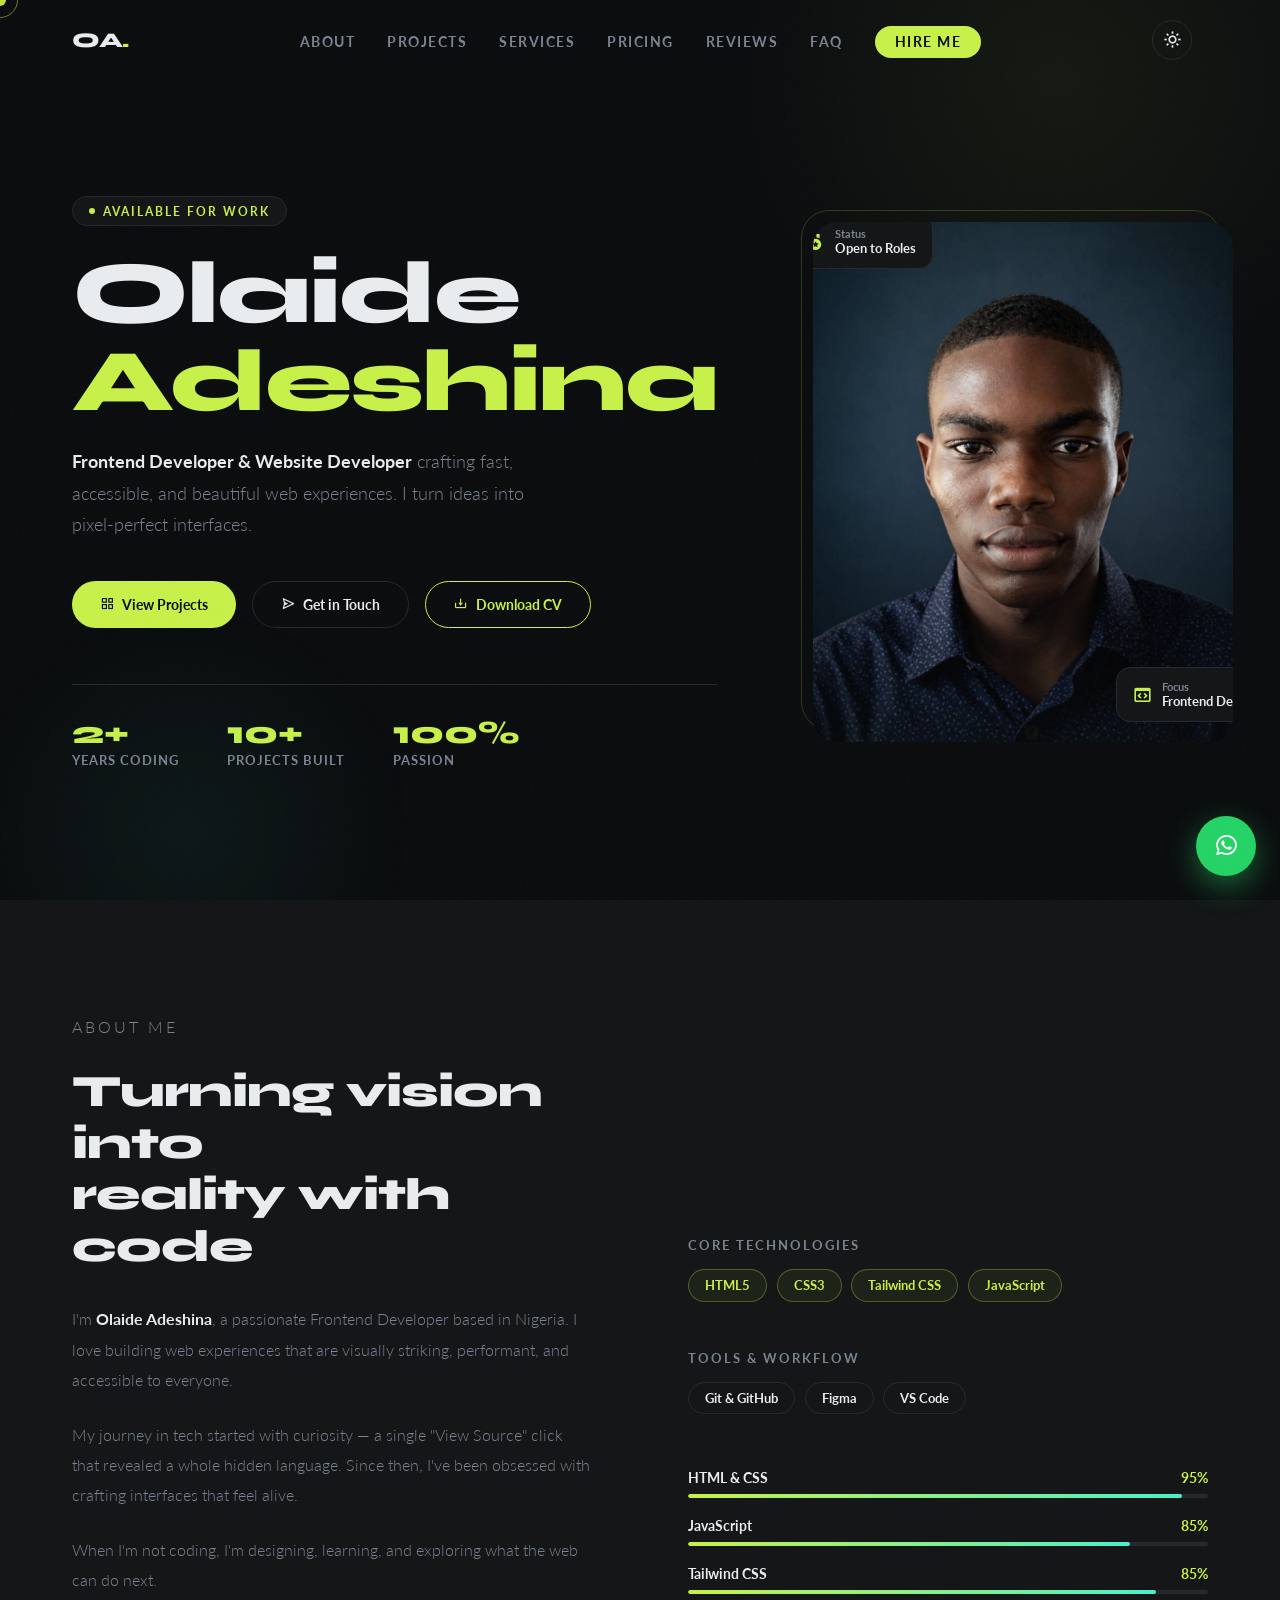
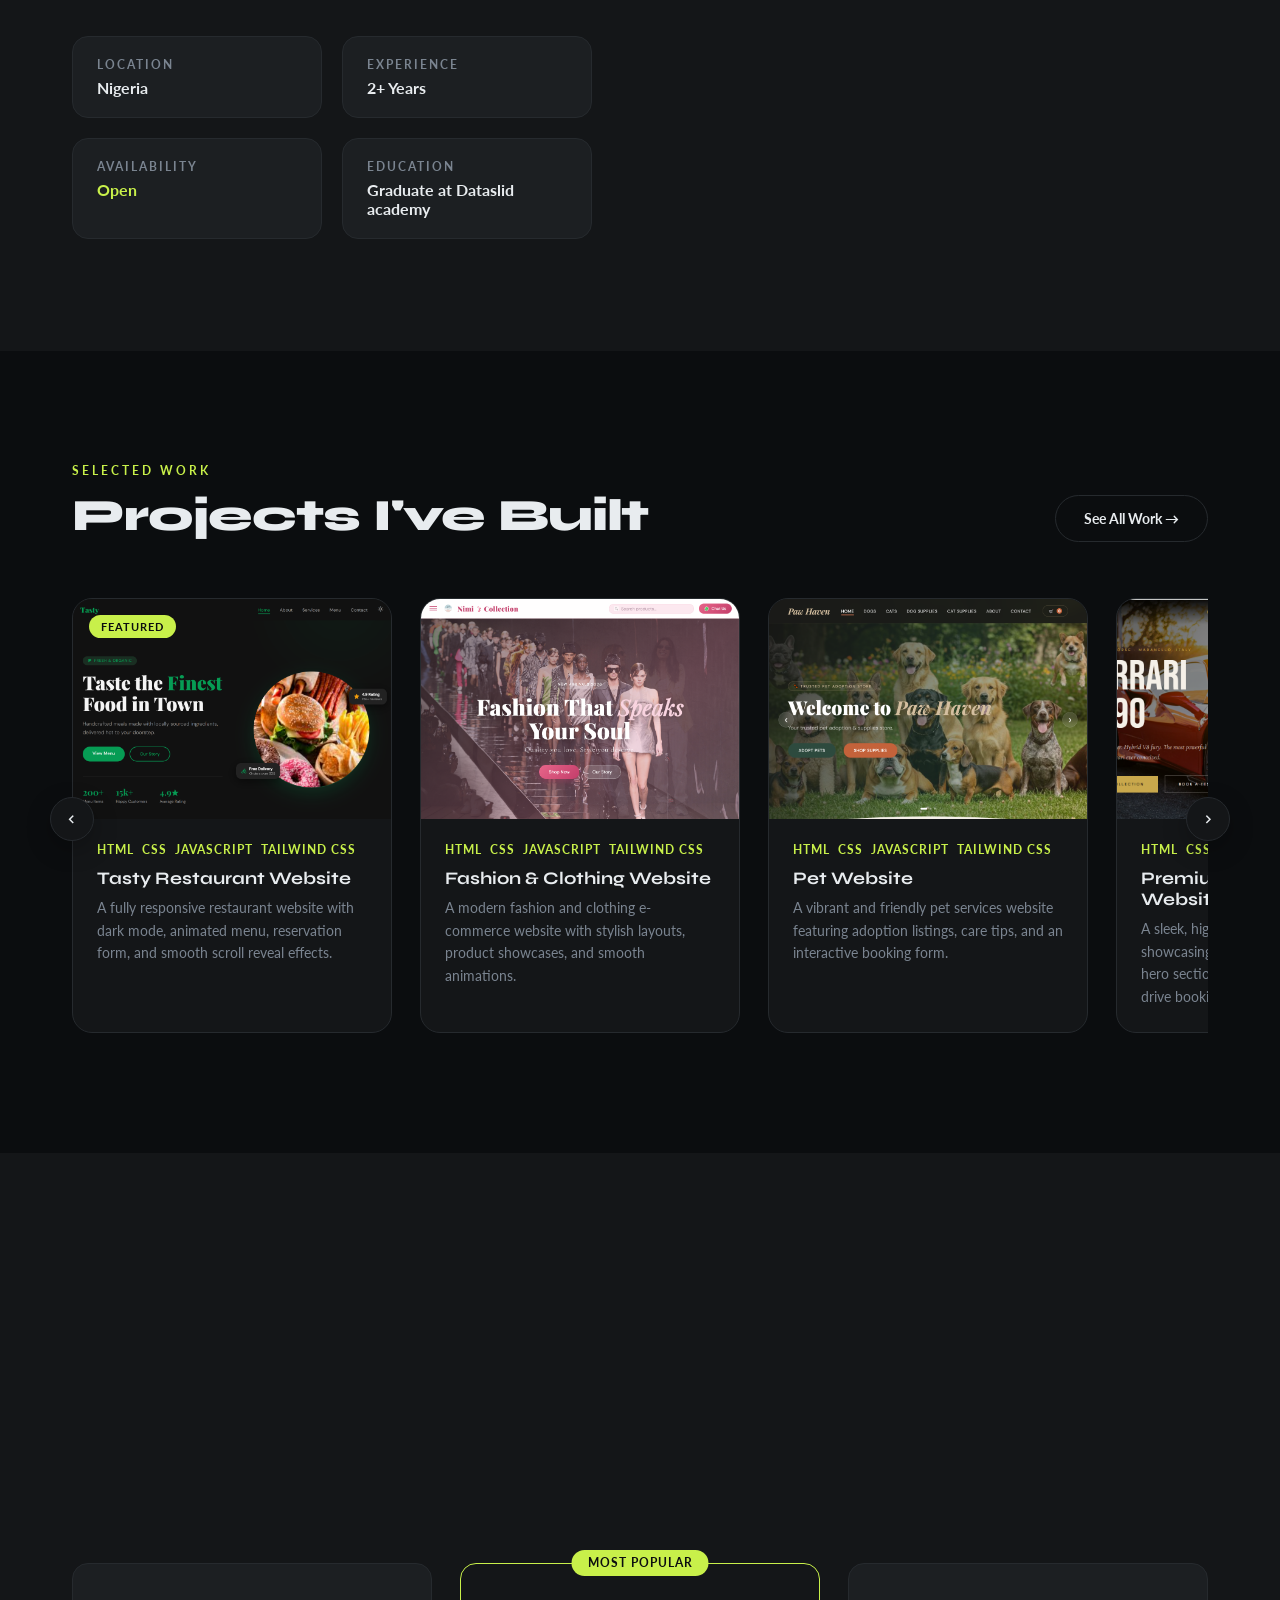
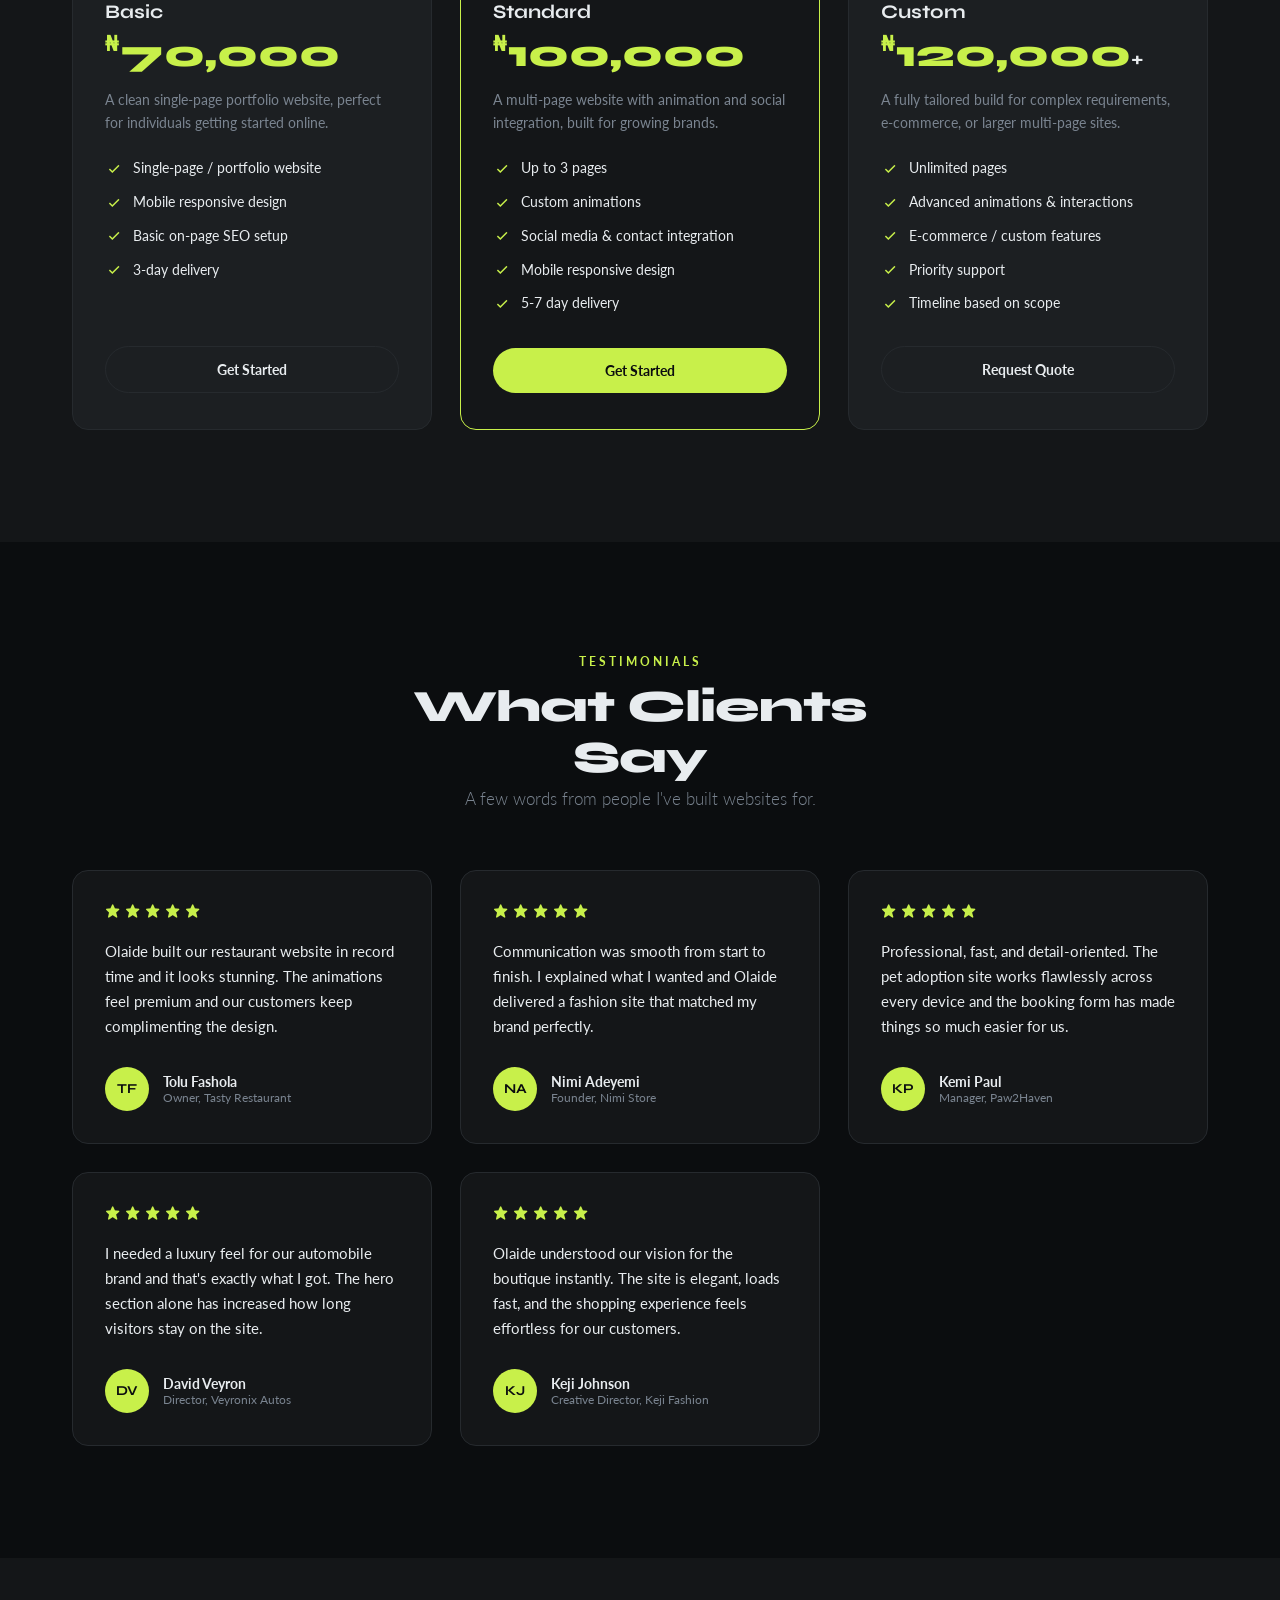
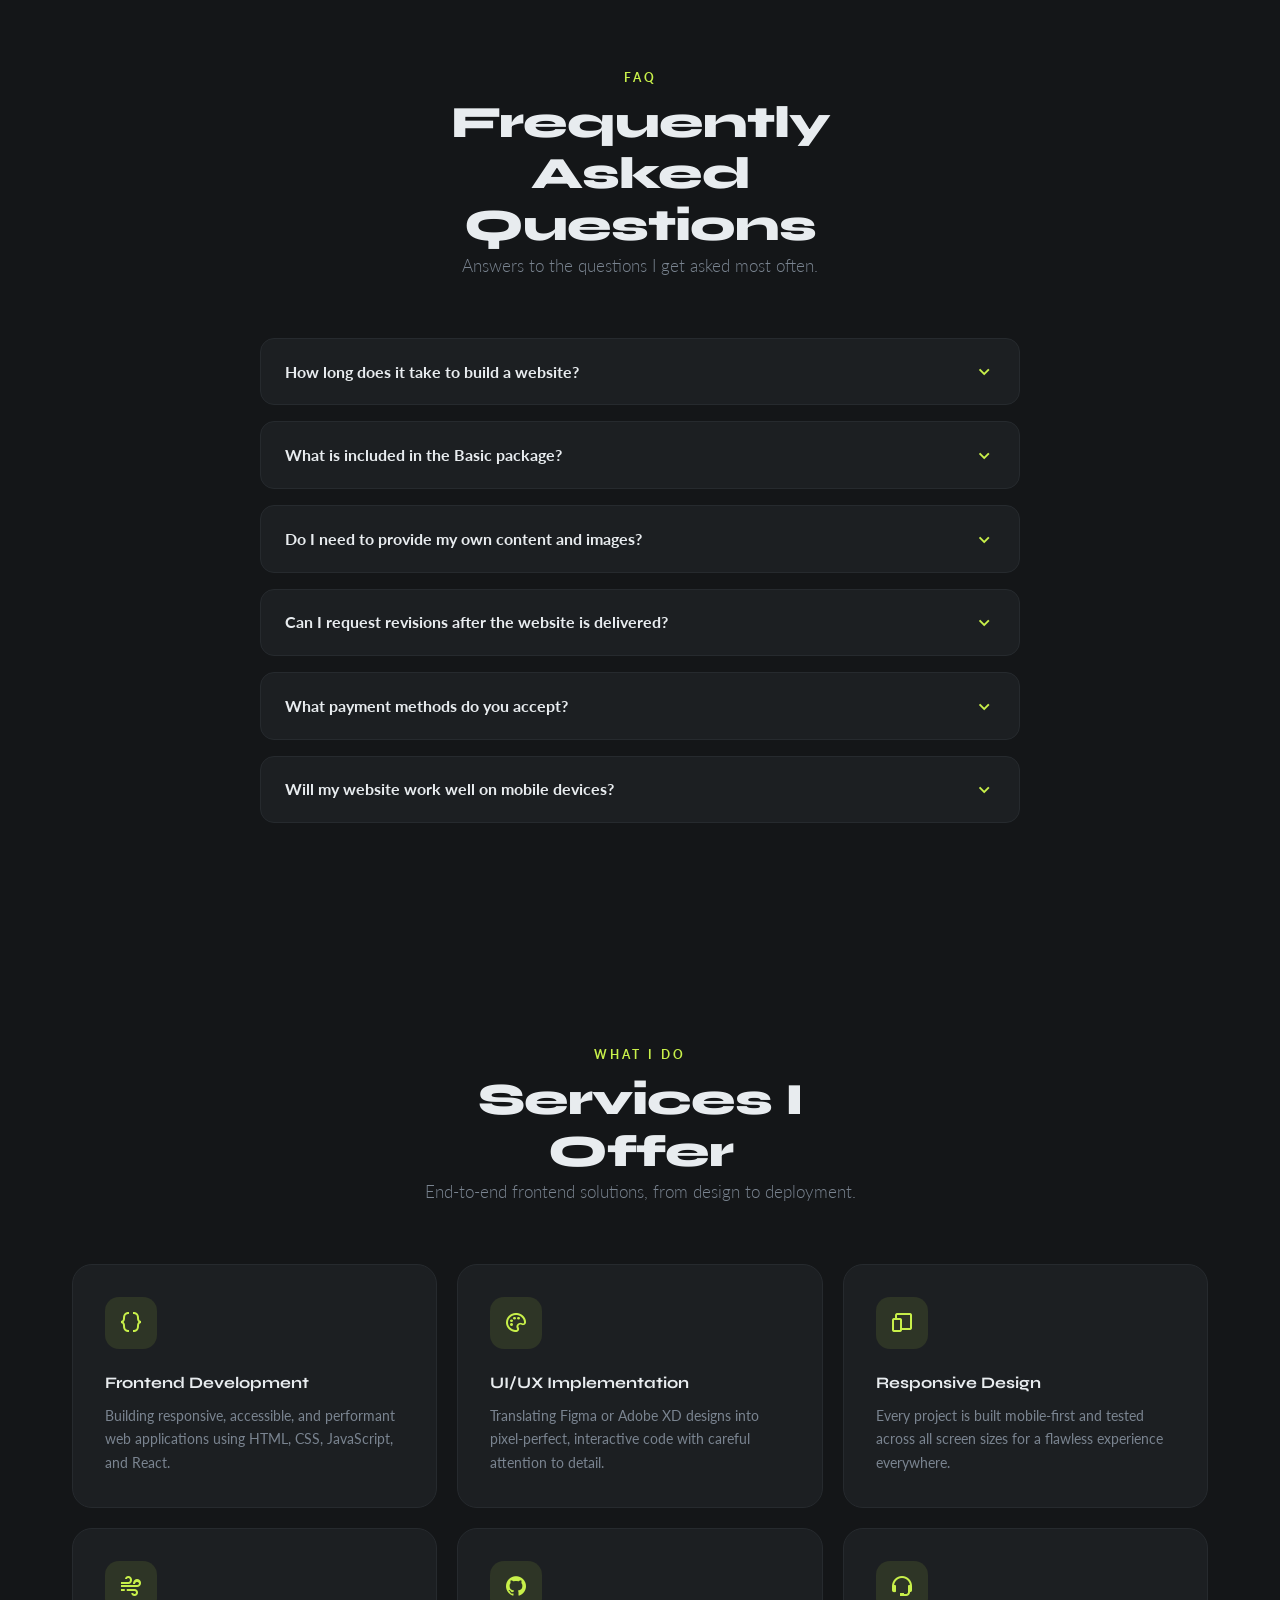
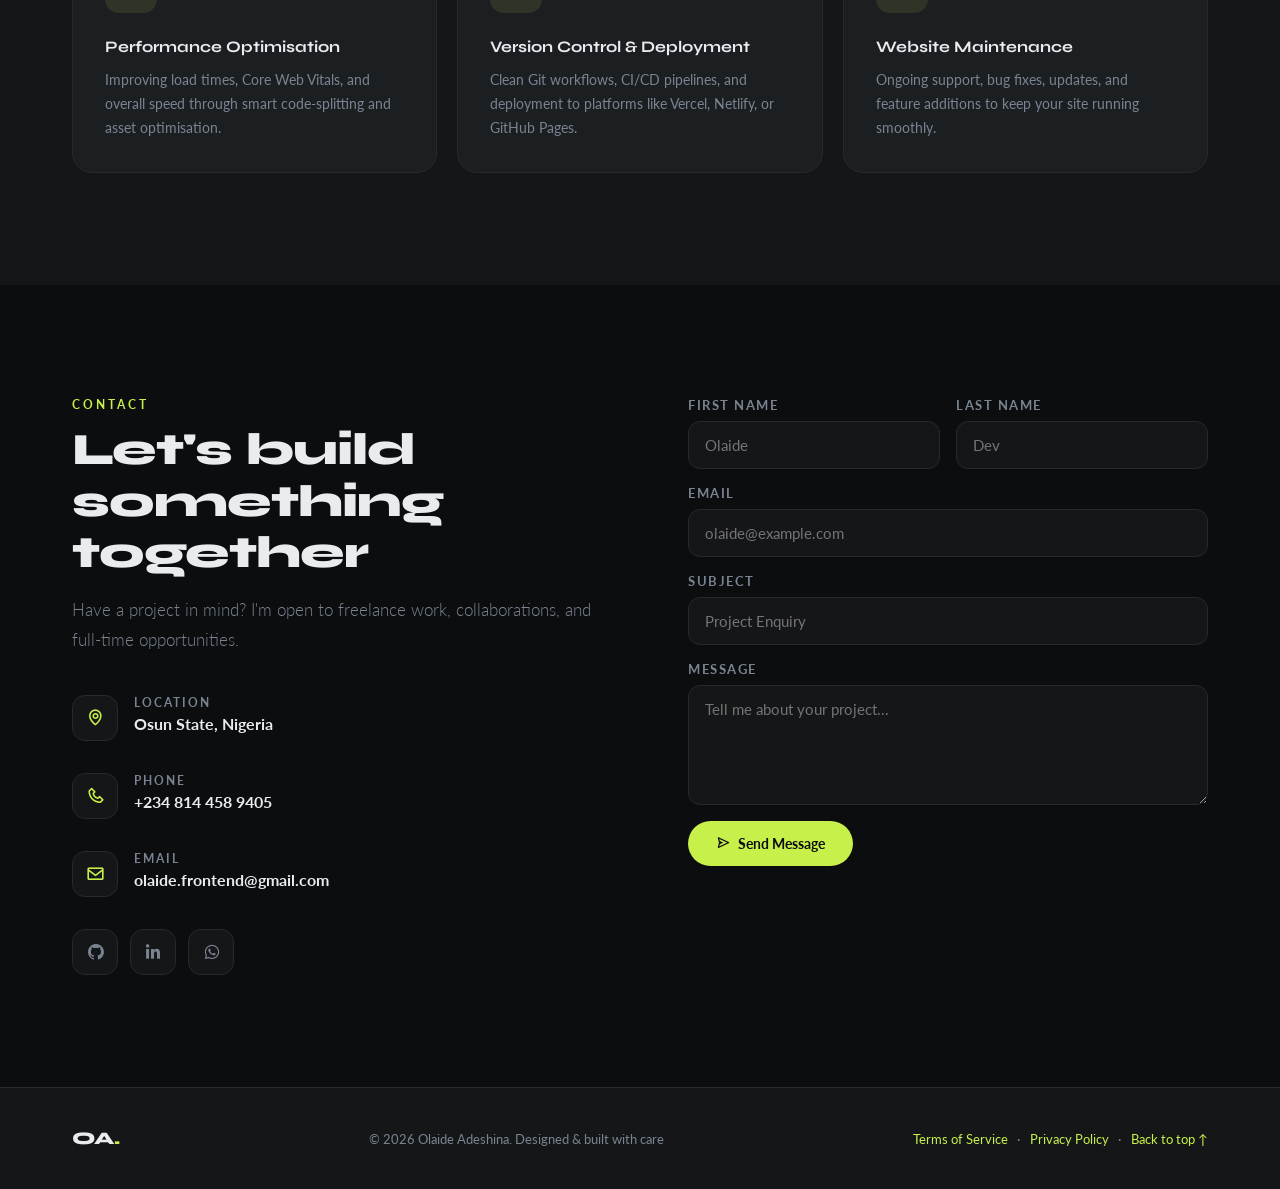
==== commit c238cd88: "favicon added" ====
--- a/index.html
+++ b/index.html
@@ -3,8 +3,33 @@
 <head>
   <meta charset="UTF-8">
   <meta name="viewport" content="width=device-width, initial-scale=1.0">
-  <meta name="description" content="Olaide Adeshina – Frontend Developer Portfolio">
-  <title>Olaide Adeshina | Frontend Developer</title>
+  <meta name="description" content="Olaide Adeshina is a Frontend Developer and Website Developer building fast, modern, responsive websites for businesses and startups. View projects and get a free quote.">
+  <meta name="keywords" content="frontend developer, website developer, web developer, frontend developer for hire, freelance website developer, Olaide Adeshina">
+  <meta name="author" content="Olaide Adeshina">
+  <meta name="robots" content="index, follow">
+  <title>Olaide Adeshina | Frontend Developer & Website Developer</title>
+  <link rel="canonical" href="https://olaidedev.netlify.app/">
+
+  <!-- Favicon (generated on favicon.io) -->
+        <link rel="apple-touch-icon" sizes="180x180" href="/favicon_io/apple-touch-icon.png">
+        <link rel="icon" type="image/png" sizes="32x32" href="/favicon_io/favicon-32x32.png">
+        <link rel="icon" type="image/png" sizes="16x16" href="/favicon_io/favicon-16x16.png">
+        <link rel="manifest" href="/favicon_io/site.webmanifest">
+
+  <!-- Open Graph / Facebook, LinkedIn, WhatsApp previews -->
+  <meta property="og:type" content="website">
+  <meta property="og:url" content="https://olaidedev.netlify.app/">
+  <meta property="og:title" content="Olaide Adeshina | Frontend Developer & Website Developer">
+  <meta property="og:description" content="Frontend Developer and Website Developer building fast, modern, responsive websites for businesses and startups.">
+  <meta property="og:image" content="https://olaidedev.netlify.app/og-image.jpg">
+
+  <!-- Twitter Card -->
+  <meta name="twitter:card" content="summary_large_image">
+  <meta name="twitter:url" content="https://olaidedev.netlify.app/">
+  <meta name="twitter:title" content="Olaide Adeshina | Frontend Developer & Website Developer">
+  <meta name="twitter:description" content="Frontend Developer and Website Developer building fast, modern, responsive websites for businesses and startups.">
+  <meta name="twitter:image" content="https://olaidedev.netlify.app/og-image.jpg">
+
   <link href="https://fonts.googleapis.com/css2?family=Syne:wght@400;600;700;800&family=Lato:wght@300;400;700&display=swap" rel="stylesheet">
   <link href="https://cdn.jsdelivr.net/npm/boxicons@2.1.4/css/boxicons.min.css" rel="stylesheet">
   <link rel="stylesheet" href="/style.css">
@@ -13,6 +38,23 @@
       top: -0.5rem;
     }
   </style>
+
+  <!-- Structured data for Google (Person + Service) -->
+  <script type="application/ld+json">
+  {
+    "@context": "https://schema.org",
+    "@type": "Person",
+    "name": "Olaide Adeshina",
+    "url": "https://olaidedev.netlify.app/",
+    "jobTitle": "Frontend Developer",
+    "description": "Frontend Developer and Website Developer building fast, modern, responsive websites.",
+    "sameAs": [
+      "https://github.com/Olaide13-67",
+      "https://www.linkedin.com/in/olaide-adeshina-596482410"
+    ],
+    "knowsAbout": ["Frontend Development", "Website Development", "Web Design", "JavaScript", "Responsive Web Design"]
+  }
+  </script>
 </head>
 <body>
   <div class="cursor" id="cursor"></div>
@@ -48,7 +90,7 @@
           <span class="line2">Adeshina</span>
         </h1>
         <p class="hero-role">
-          <strong>Frontend Developer</strong> crafting fast, accessible, and beautiful web experiences. I turn ideas into pixel-perfect interfaces.
+          <strong>Frontend Developer & Website Developer</strong> crafting fast, accessible, and beautiful web experiences. I turn ideas into pixel-perfect interfaces.
         </p>
         <div class="hero-actions">
           <a href="#projects" class="btn btn-primary"><i class="bx bx-grid-alt"></i> View Projects</a>
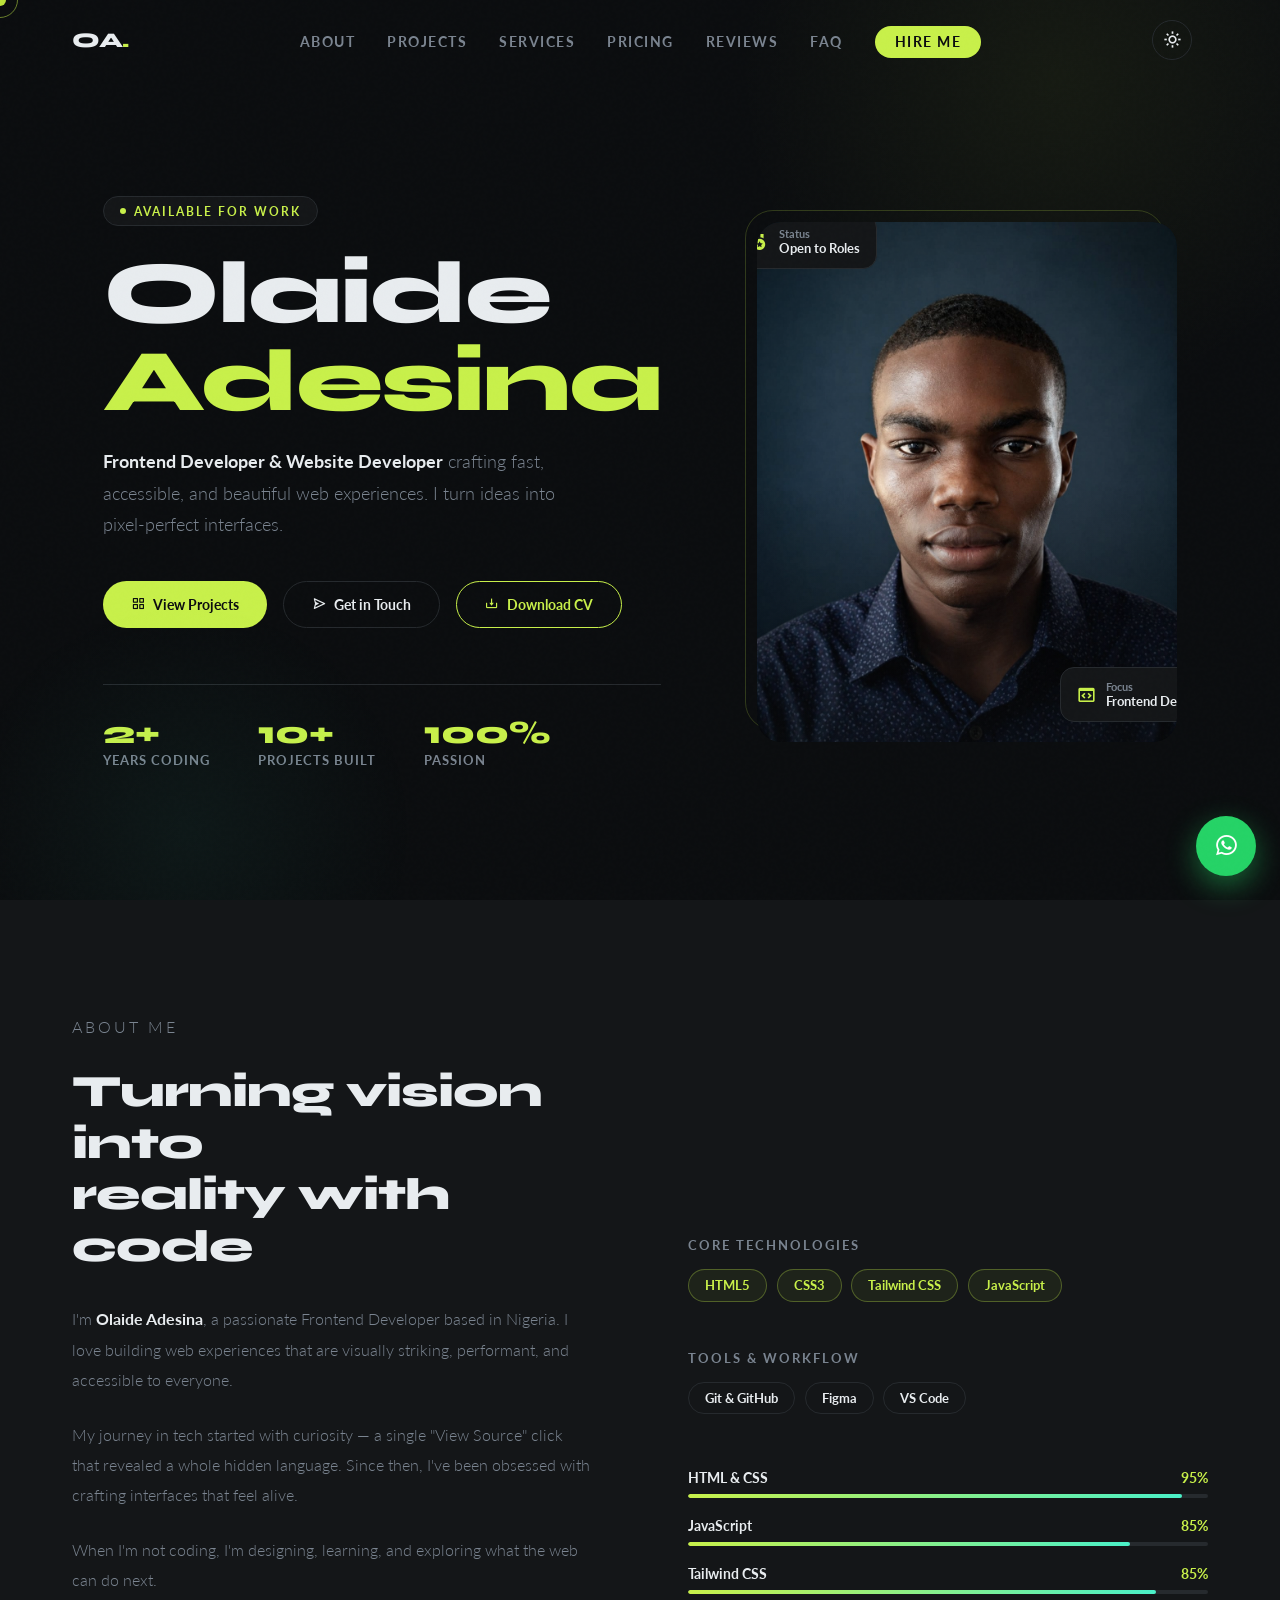
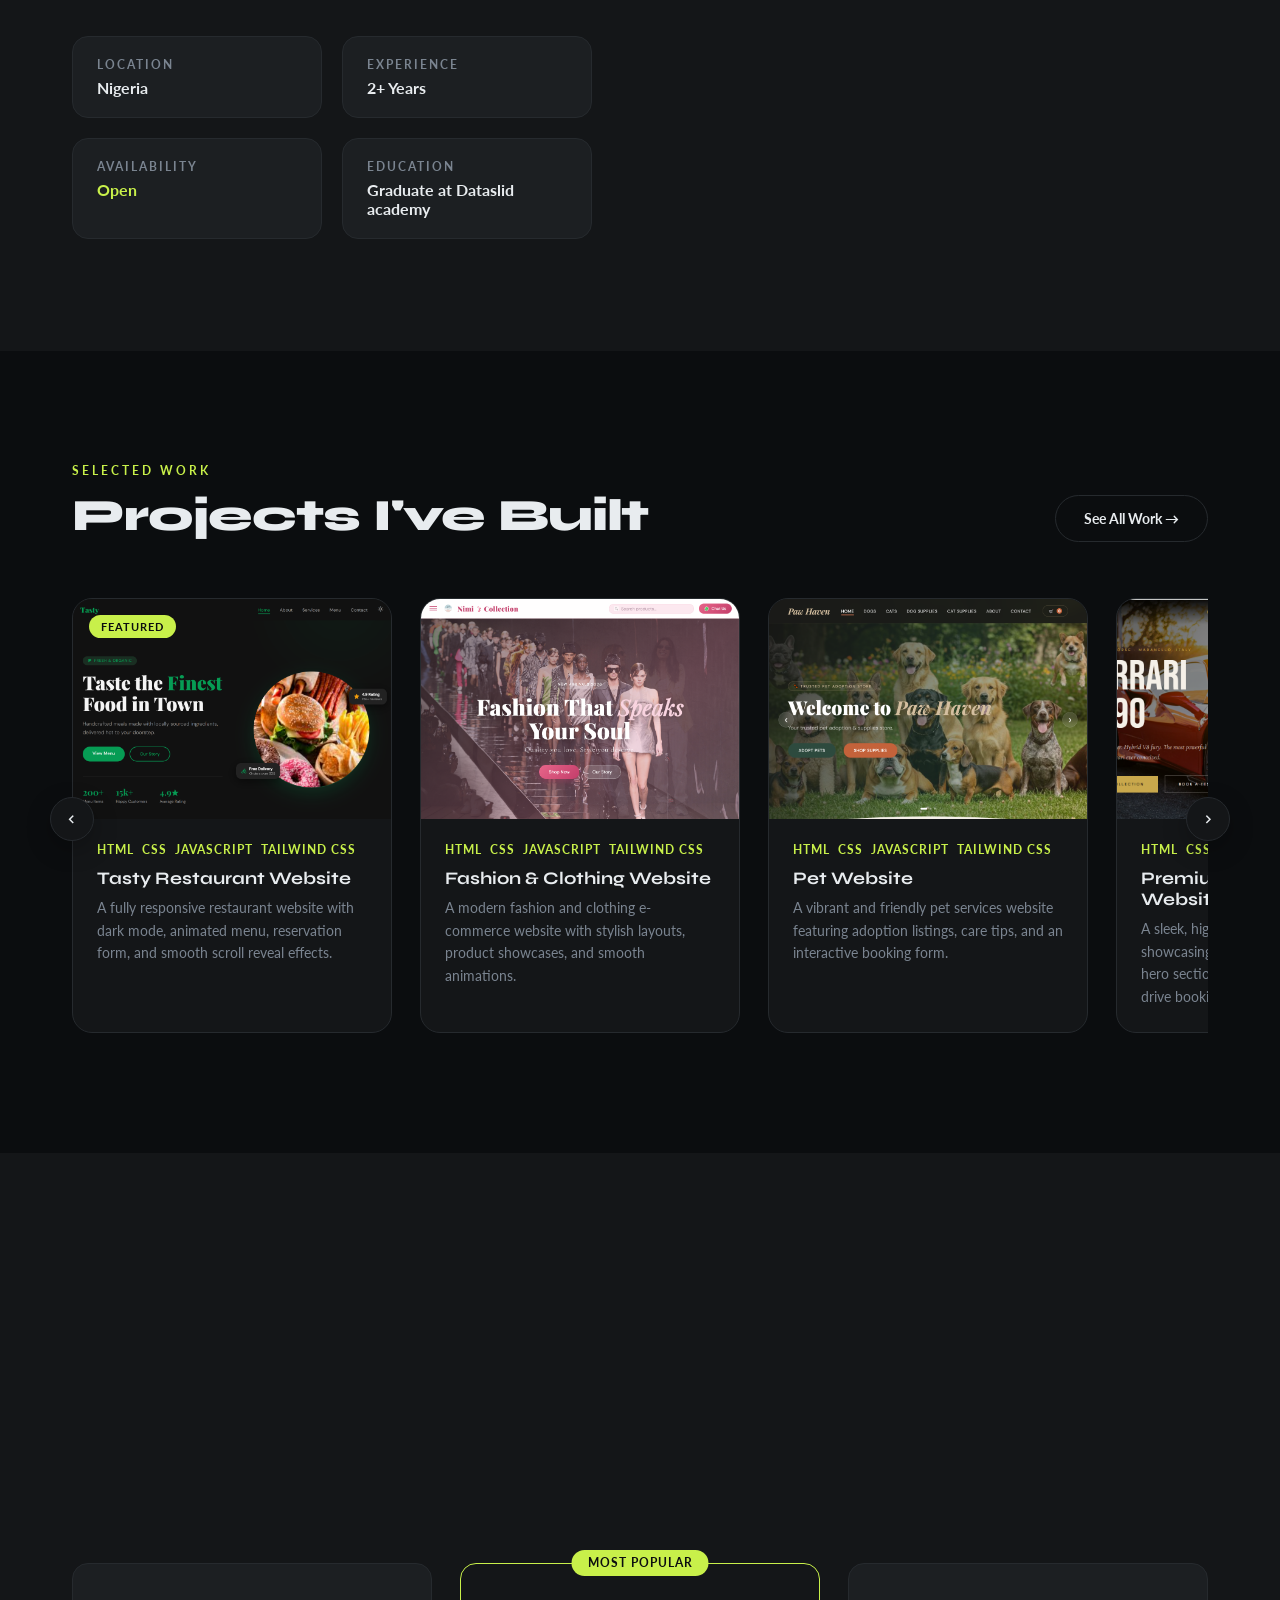
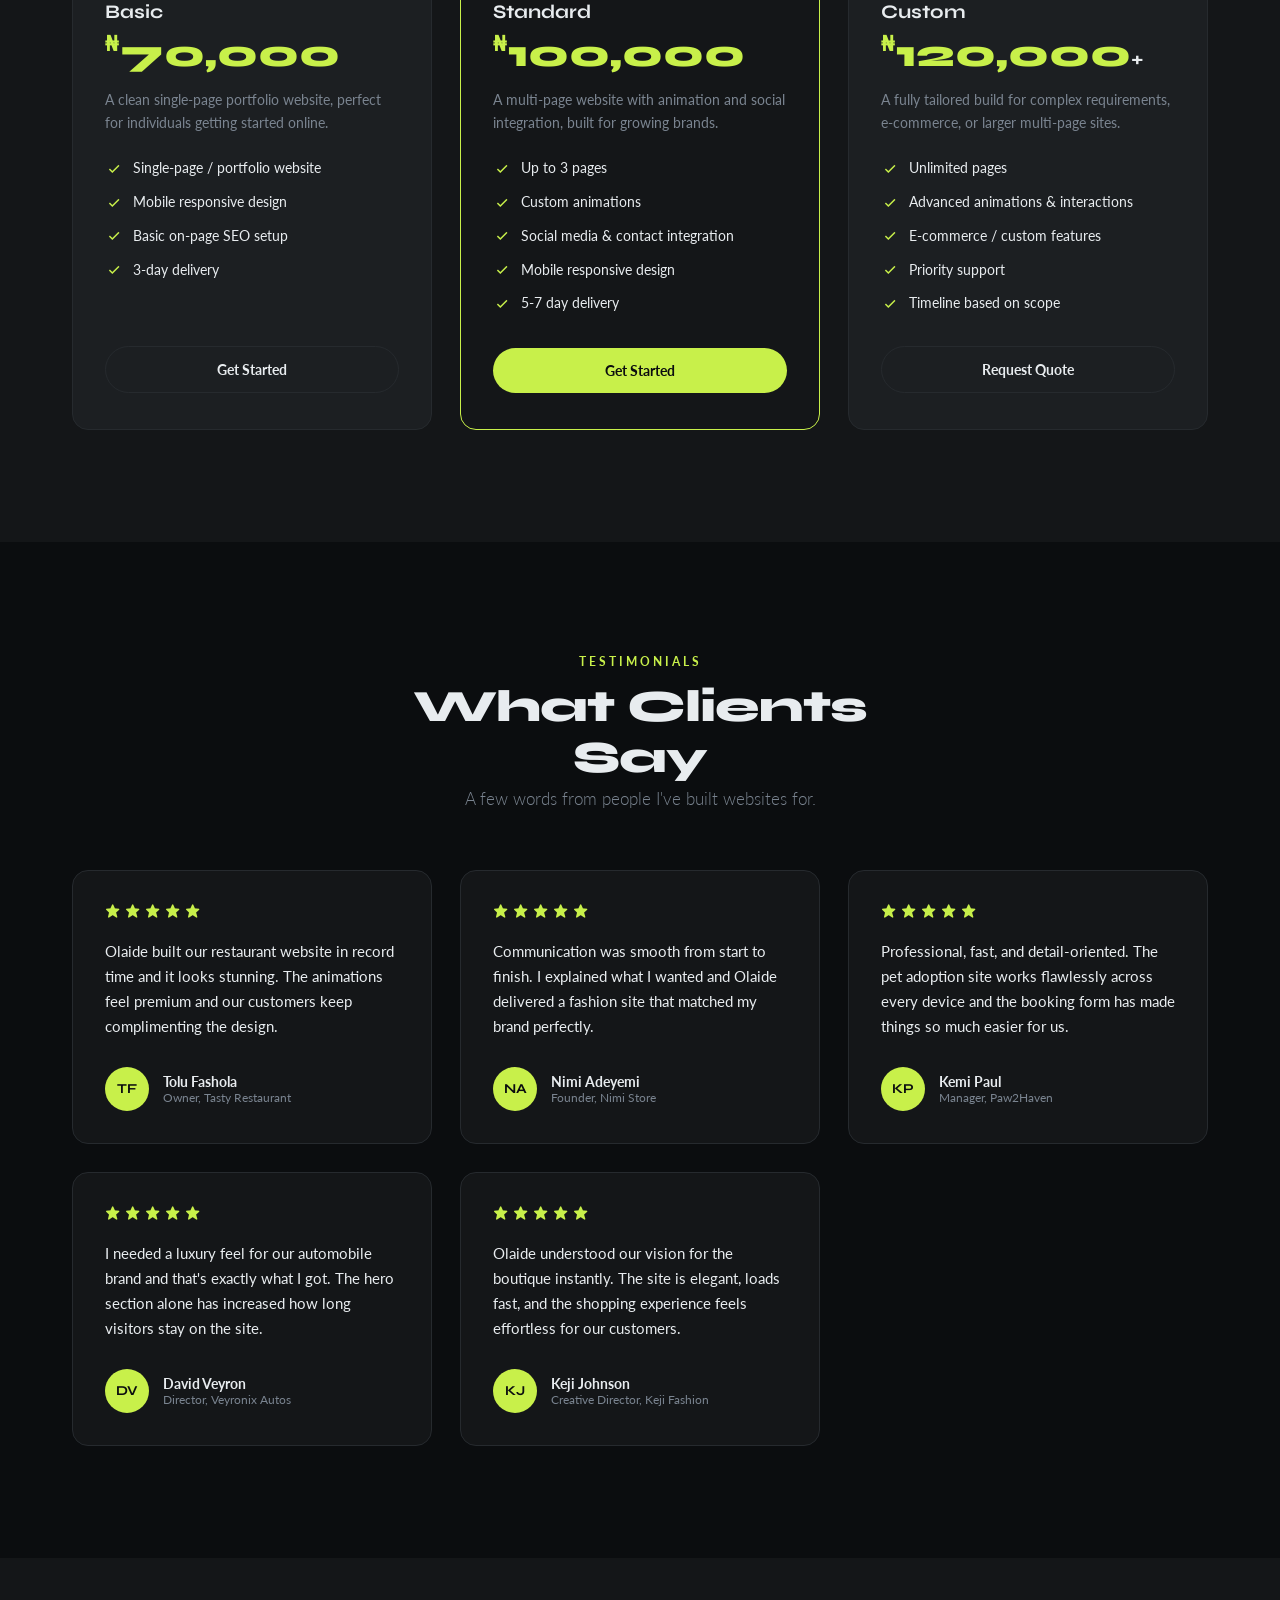
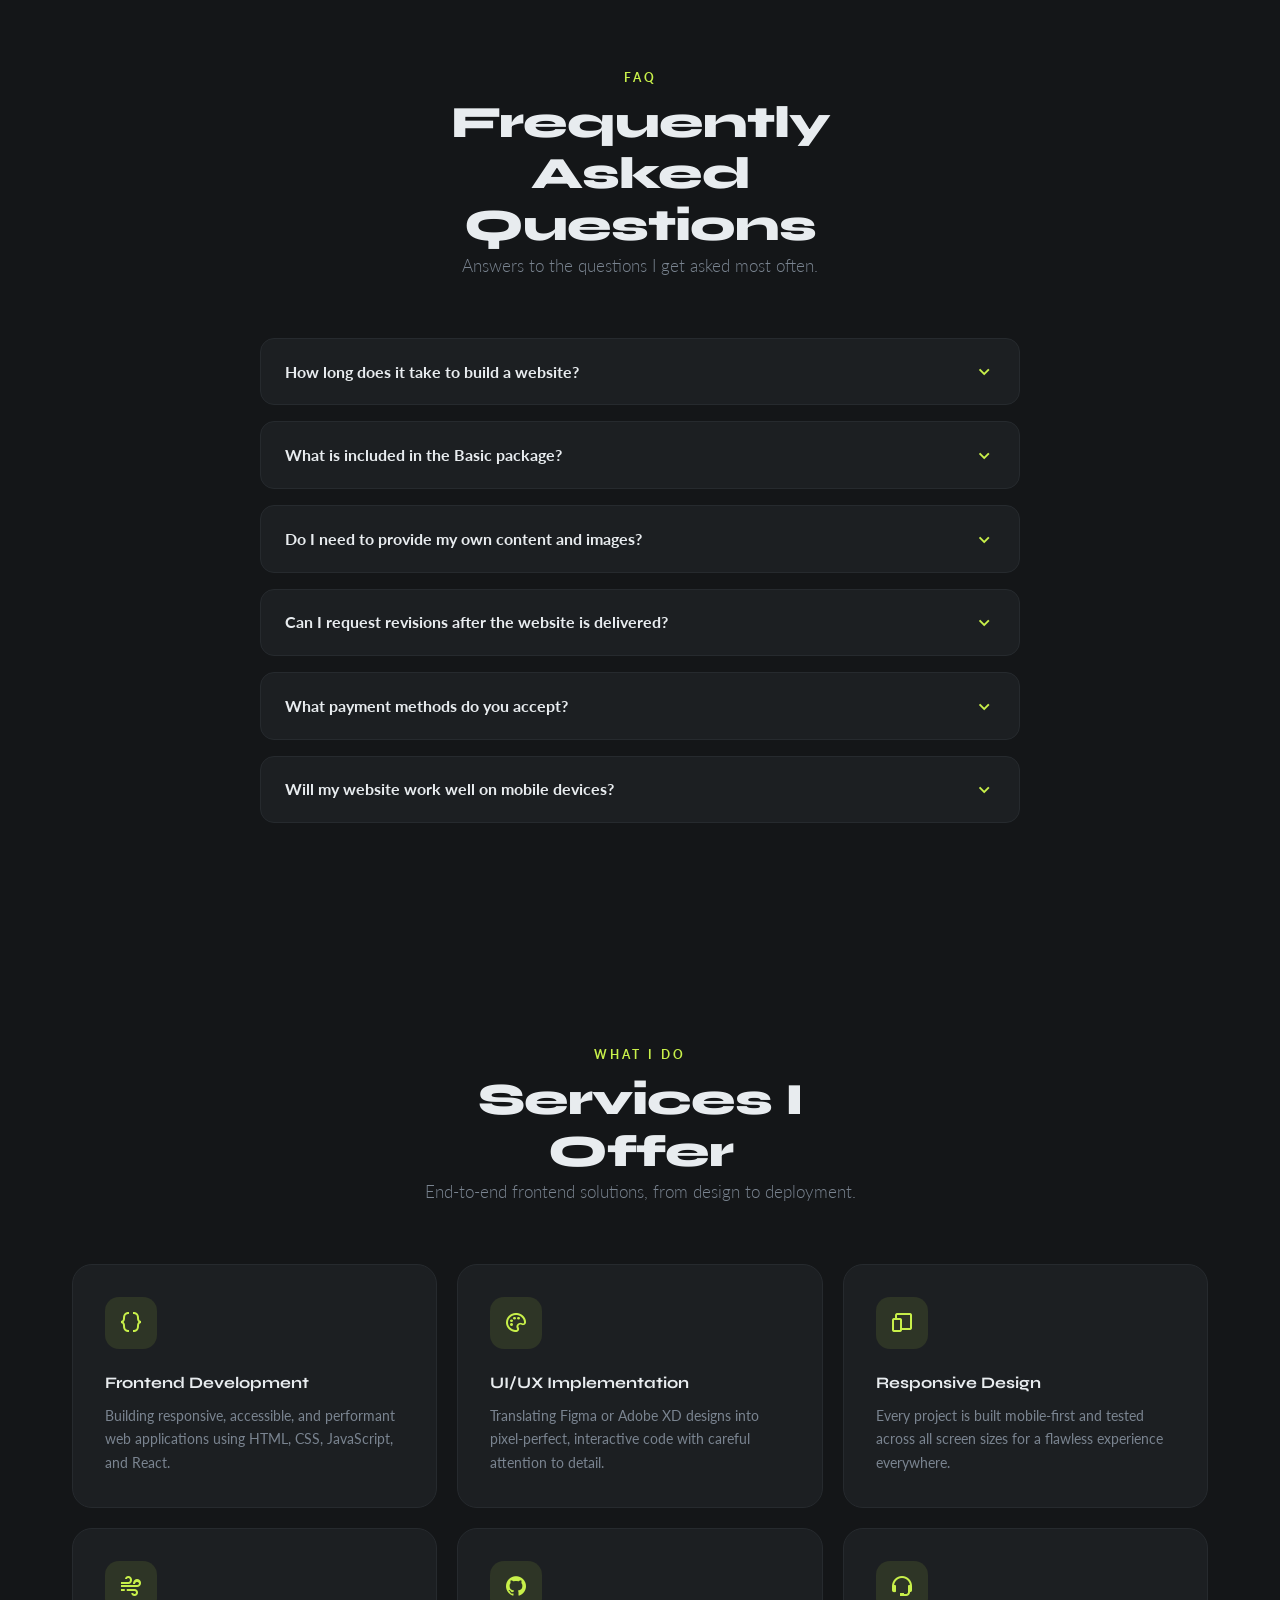
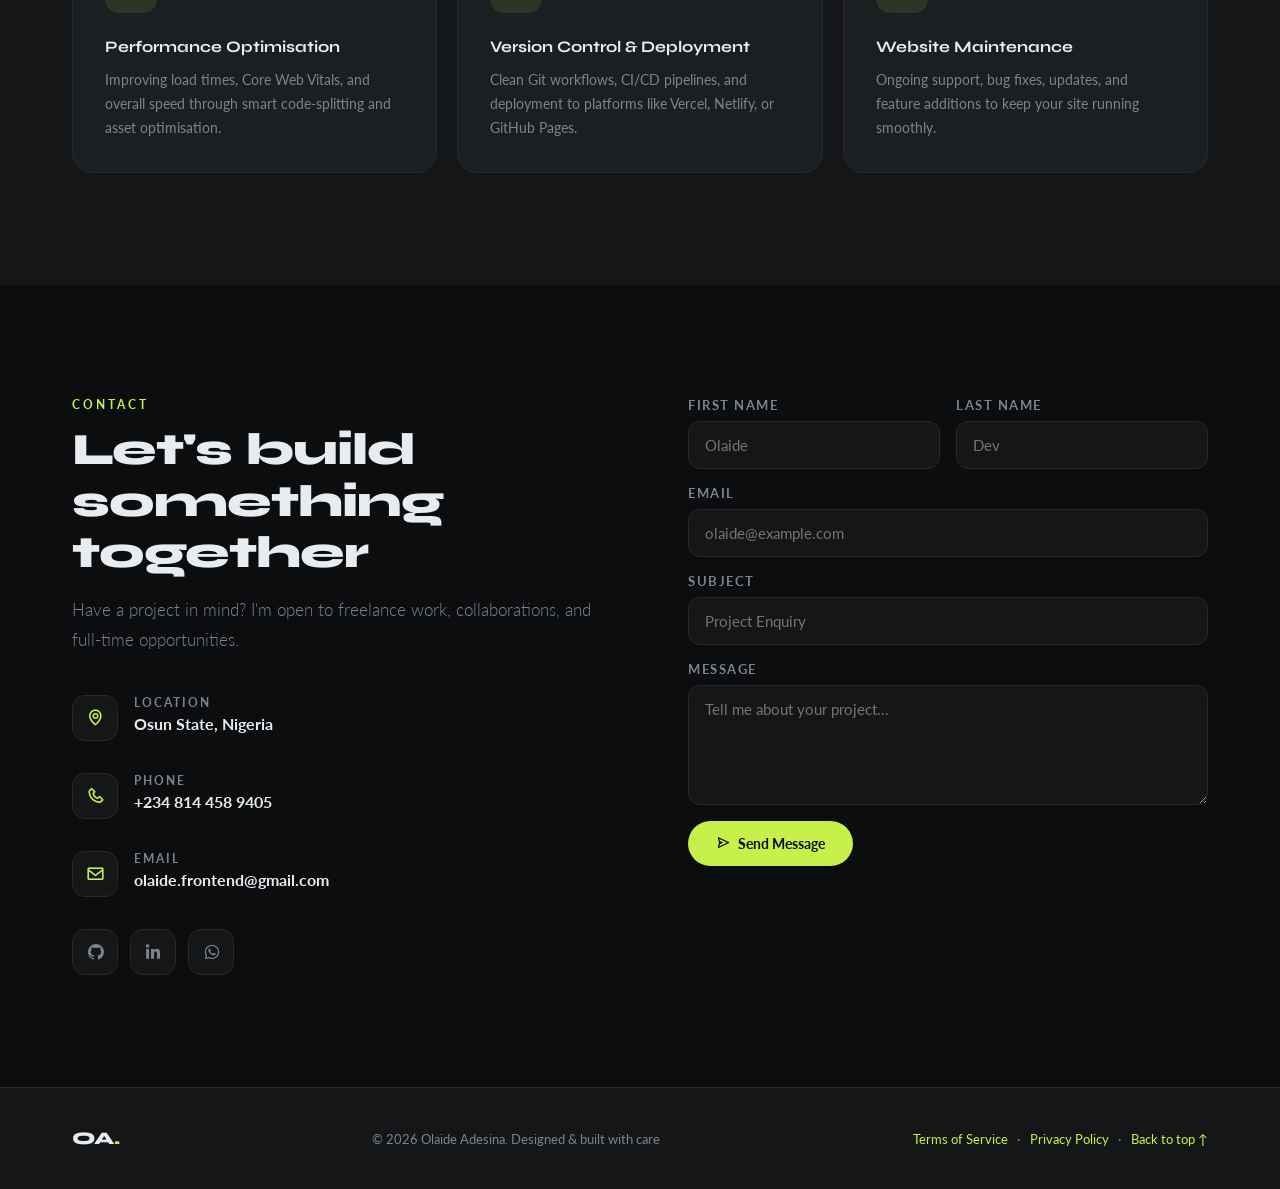
==== commit dfa55bb7: "update name" ====
--- a/index.html
+++ b/index.html
@@ -3,11 +3,12 @@
 <head>
   <meta charset="UTF-8">
   <meta name="viewport" content="width=device-width, initial-scale=1.0">
-  <meta name="description" content="Olaide Adeshina is a Frontend Developer and Website Developer building fast, modern, responsive websites for businesses and startups. View projects and get a free quote.">
-  <meta name="keywords" content="frontend developer, website developer, web developer, frontend developer for hire, freelance website developer, Olaide Adeshina">
-  <meta name="author" content="Olaide Adeshina">
+  <meta name="description" content="Olaide Adesina is a Frontend Developer and Website Developer building fast, modern, responsive websites for businesses and startups. View projects and get a free quote.">
+  <meta name="keywords" content="frontend developer, website developer, web developer, frontend developer for hire, freelance website developer, Olaide Adesina">
+  <meta name="author" content="Olaide Adesina">
   <meta name="robots" content="index, follow">
-  <title>Olaide Adeshina | Frontend Developer & Website Developer</title>
+  <meta name="google-site-verification" content="google7b58c9dbeaf905ce.html">
+  <title>Olaide Adesina | Frontend Developer & Website Developer</title>
   <link rel="canonical" href="https://olaidedev.netlify.app/">
 
   <!-- Favicon (generated on favicon.io) -->
@@ -19,14 +20,14 @@
   <!-- Open Graph / Facebook, LinkedIn, WhatsApp previews -->
   <meta property="og:type" content="website">
   <meta property="og:url" content="https://olaidedev.netlify.app/">
-  <meta property="og:title" content="Olaide Adeshina | Frontend Developer & Website Developer">
+  <meta property="og:title" content="Olaide Adesina | Frontend Developer & Website Developer">
   <meta property="og:description" content="Frontend Developer and Website Developer building fast, modern, responsive websites for businesses and startups.">
   <meta property="og:image" content="https://olaidedev.netlify.app/og-image.jpg">
 
   <!-- Twitter Card -->
   <meta name="twitter:card" content="summary_large_image">
   <meta name="twitter:url" content="https://olaidedev.netlify.app/">
-  <meta name="twitter:title" content="Olaide Adeshina | Frontend Developer & Website Developer">
+  <meta name="twitter:title" content="Olaide Adesina | Frontend Developer & Website Developer">
   <meta name="twitter:description" content="Frontend Developer and Website Developer building fast, modern, responsive websites for businesses and startups.">
   <meta name="twitter:image" content="https://olaidedev.netlify.app/og-image.jpg">
 
@@ -44,13 +45,13 @@
   {
     "@context": "https://schema.org",
     "@type": "Person",
-    "name": "Olaide Adeshina",
+    "name": "Olaide Adesina",
     "url": "https://olaidedev.netlify.app/",
     "jobTitle": "Frontend Developer",
     "description": "Frontend Developer and Website Developer building fast, modern, responsive websites.",
     "sameAs": [
       "https://github.com/Olaide13-67",
-      "https://www.linkedin.com/in/olaide-adeshina-596482410"
+      "https://www.linkedin.com/in/olaide-Adeshina-596482410"
     ],
     "knowsAbout": ["Frontend Development", "Website Development", "Web Design", "JavaScript", "Responsive Web Design"]
   }
@@ -87,7 +88,7 @@
         <div class="hero-tag">Available for work</div>
         <h1 class="hero-name">
           Olaide<br>
-          <span class="line2">Adeshina</span>
+          <span class="line2">Adesina</span>
         </h1>
         <p class="hero-role">
           <strong>Frontend Developer & Website Developer</strong> crafting fast, accessible, and beautiful web experiences. I turn ideas into pixel-perfect interfaces.
@@ -117,7 +118,7 @@
       <div class="hero-photo-wrap">
         <div class="photo-accent-line"></div>
         <div class="photo-outer">
-          <img src="[data-uri]" alt="Olaide Adeshina" class="hero-photo">
+          <img src="[data-uri]" alt="Olaide Adesina" class="hero-photo">
           <div class="photo-badge photo-badge--top">
             <i class="bx bxs-medal badge-icon"></i>
             <div>
@@ -145,7 +146,7 @@
           <p class="section-label">About Me</p>
           <h2 class="section-title">Turning vision into <br>reality with code</h2>
           <div style="height:2rem"></div>
-          <p>I'm <strong>Olaide Adeshina</strong>, a passionate Frontend Developer based in Nigeria. I love building web experiences that are visually striking, performant, and accessible to everyone.</p>
+          <p>I'm <strong>Olaide Adesina</strong>, a passionate Frontend Developer based in Nigeria. I love building web experiences that are visually striking, performant, and accessible to everyone.</p>
           <p>My journey in tech started with curiosity — a single "View Source" click that revealed a whole hidden language. Since then, I've been obsessed with crafting interfaces that feel alive.</p>
           <p>When I'm not coding, I'm designing, learning, and exploring what the web can do next.</p>
           <div class="about-facts">
@@ -632,7 +633,7 @@
           </div>
           <div class="social-row">
             <a href="https://github.com/Olaide13-67" class="social-btn"><i class="bx bxl-github"></i></a>
-            <a href="https://www.linkedin.com/in/olaide-adeshina-596482410" class="social-btn"><i class="bx bxl-linkedin"></i></a>
+            <a href="https://www.linkedin.com/in/olaide-Adeshina-596482410" class="social-btn"><i class="bx bxl-linkedin"></i></a>
             <a href="https://wa.me/2348144589405" class="social-btn" target="_blank" rel="noopener noreferrer"><i class="bx bxl-whatsapp"></i></a>
           </div>
         </div>
@@ -674,7 +675,7 @@
   <footer>
     <div class="footer-inner">
       <div class="footer-logo">OA<span>.</span></div>
-      <p class="footer-copy">© 2026 Olaide Adeshina. Designed & built with care</p>
+      <p class="footer-copy">© 2026 Olaide Adesina. Designed & built with care</p>
       <p class="footer-copy footer-links">
         <a href="/terms.html">Terms of Service</a>
         <span aria-hidden="true">·</span>
@@ -691,7 +692,7 @@
       <div class="wa-panel-header">
         <div class="wa-panel-avatar"><i class="bx bxl-whatsapp"></i></div>
         <div>
-          <div class="wa-panel-name">Olaide Adeshina</div>
+          <div class="wa-panel-name">Olaide Adesina</div>
           <div class="wa-panel-status">Typically replies within a day</div>
         </div>
         <button type="button" class="wa-panel-close" id="wa-panel-close" aria-label="Close chat"><i class="bx bx-x"></i></button>
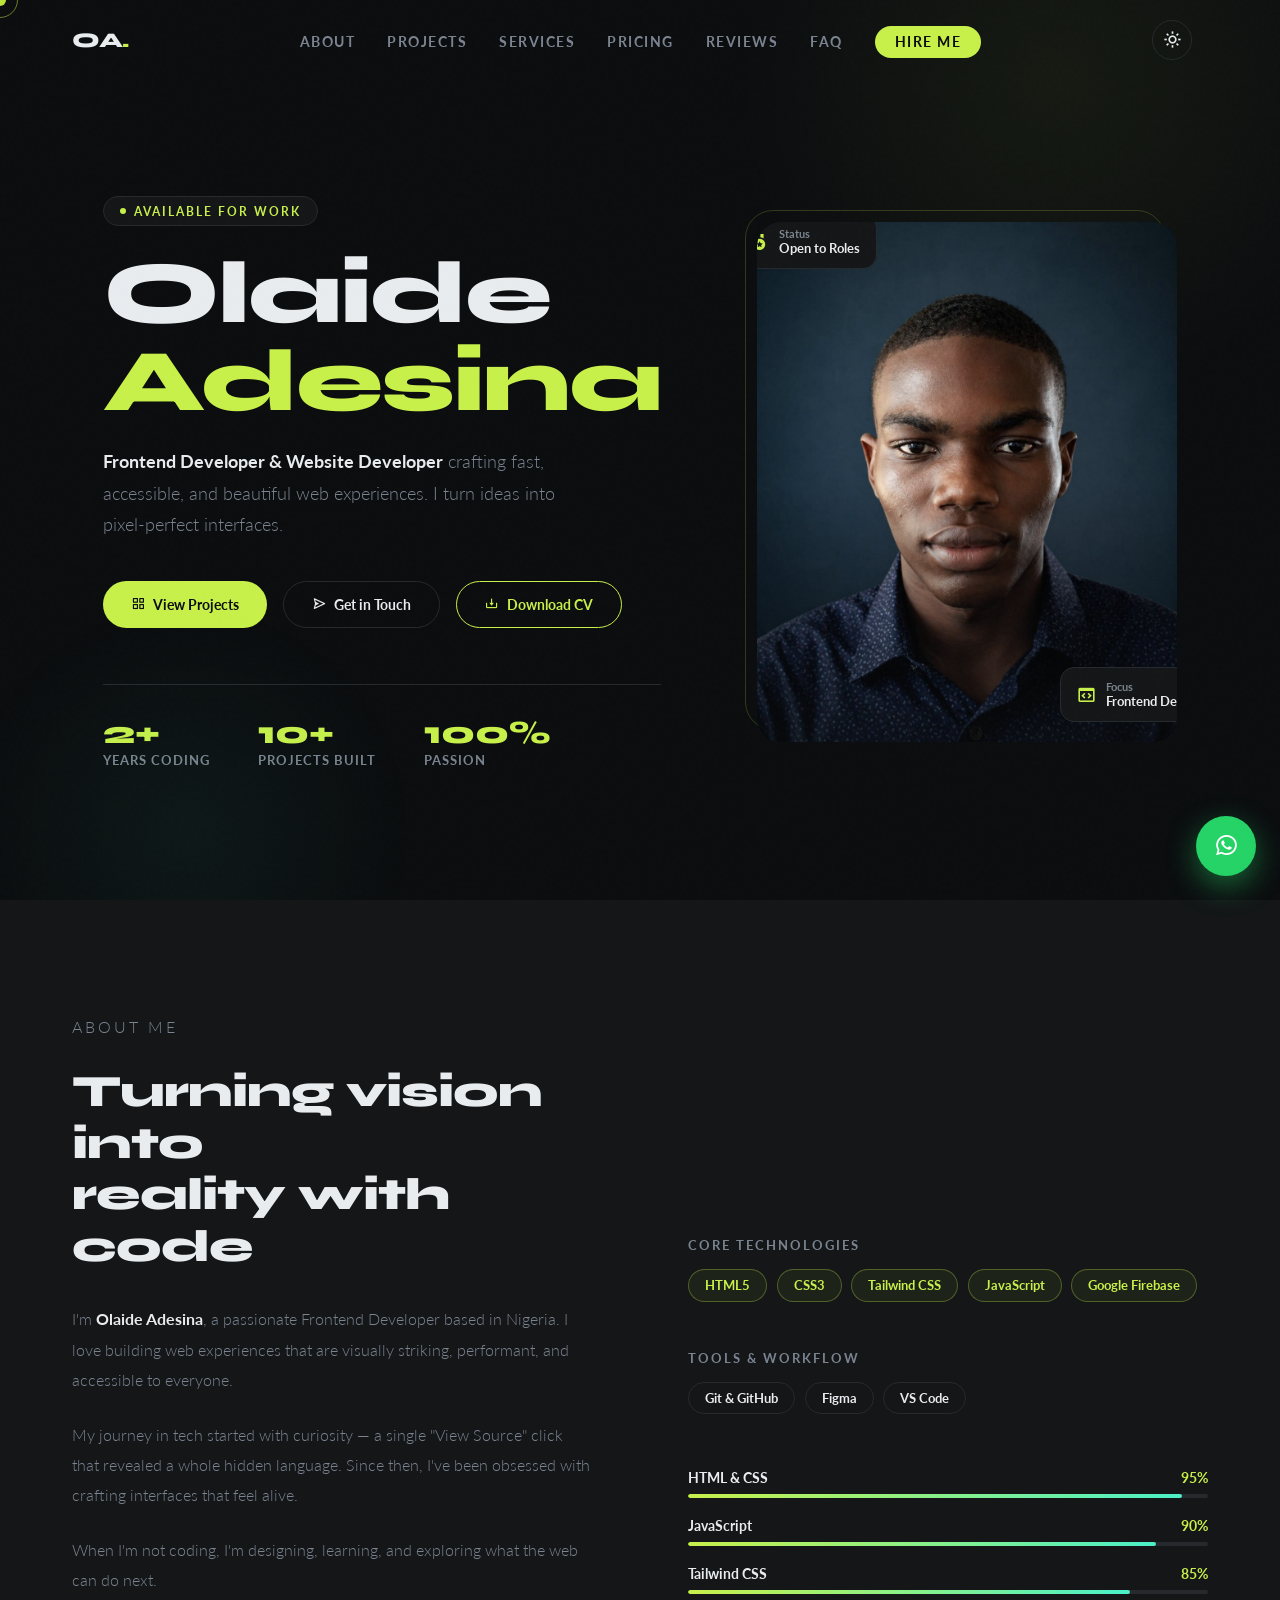
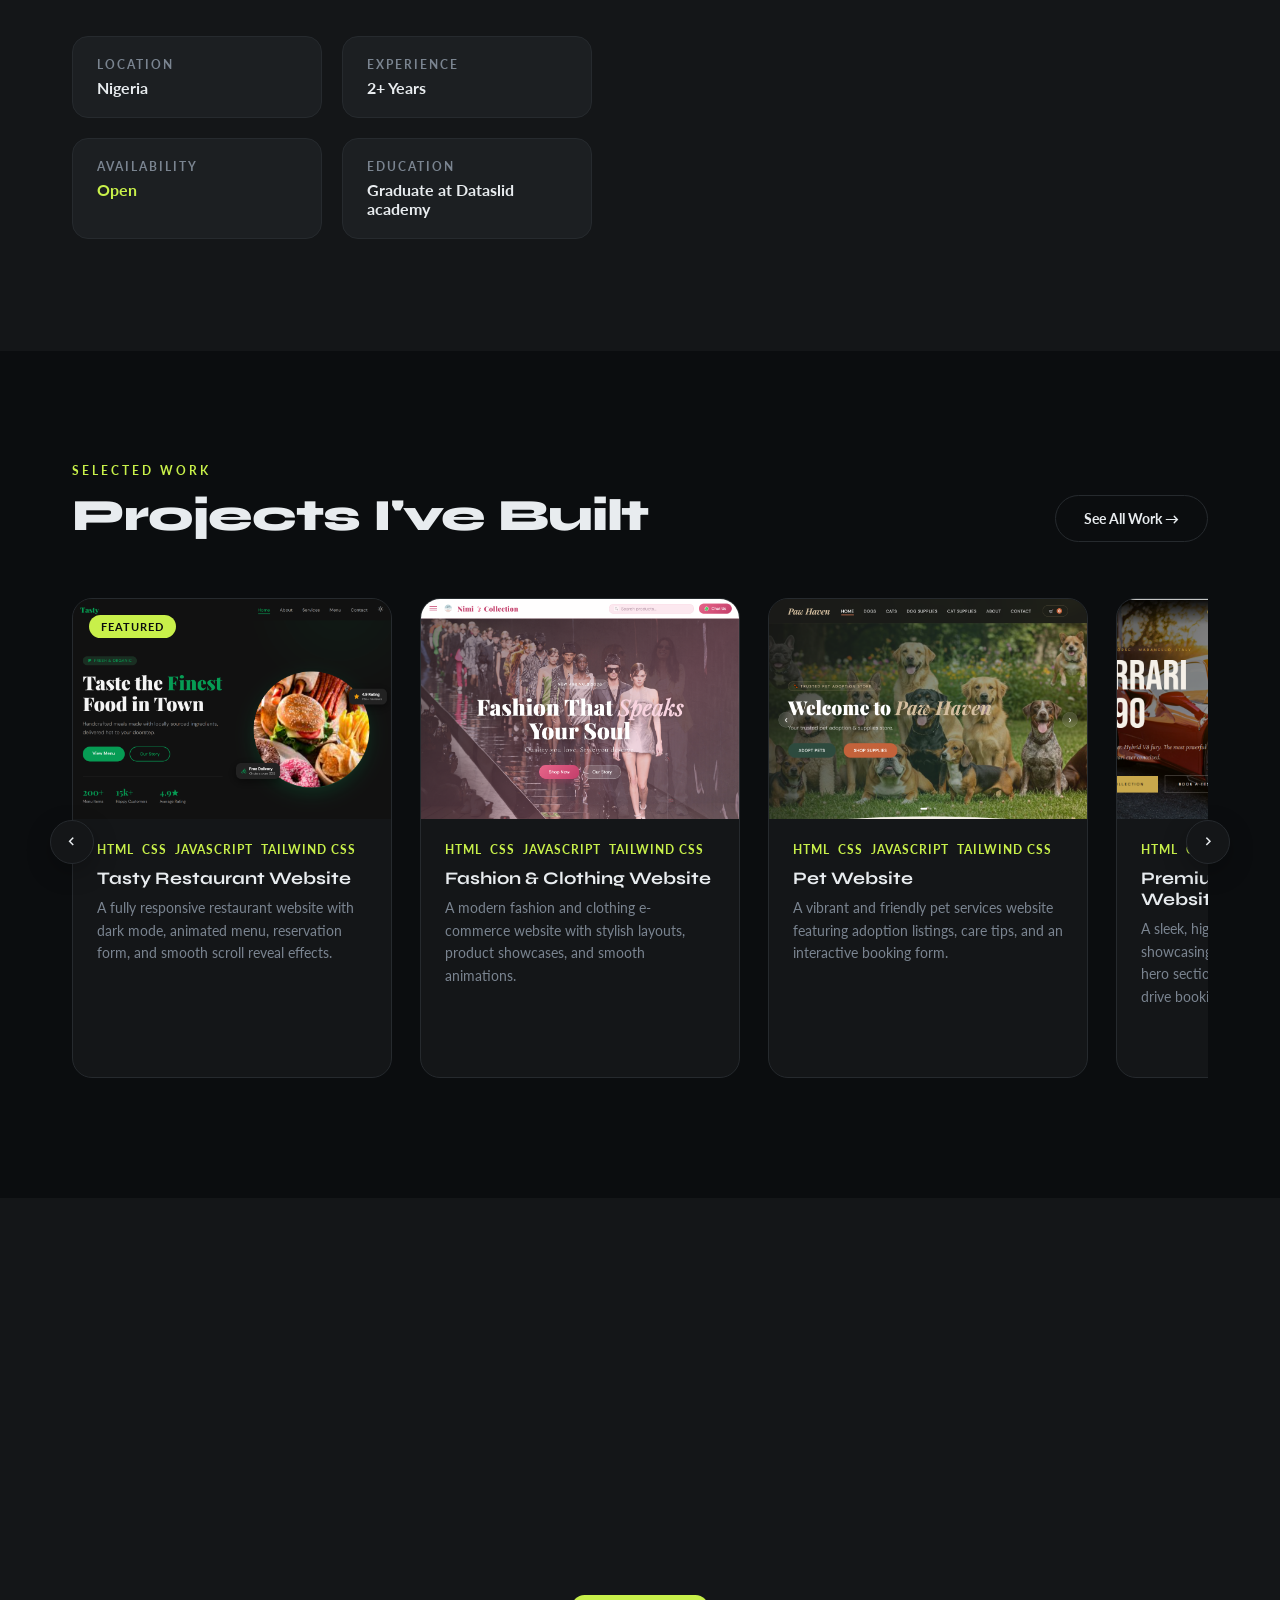
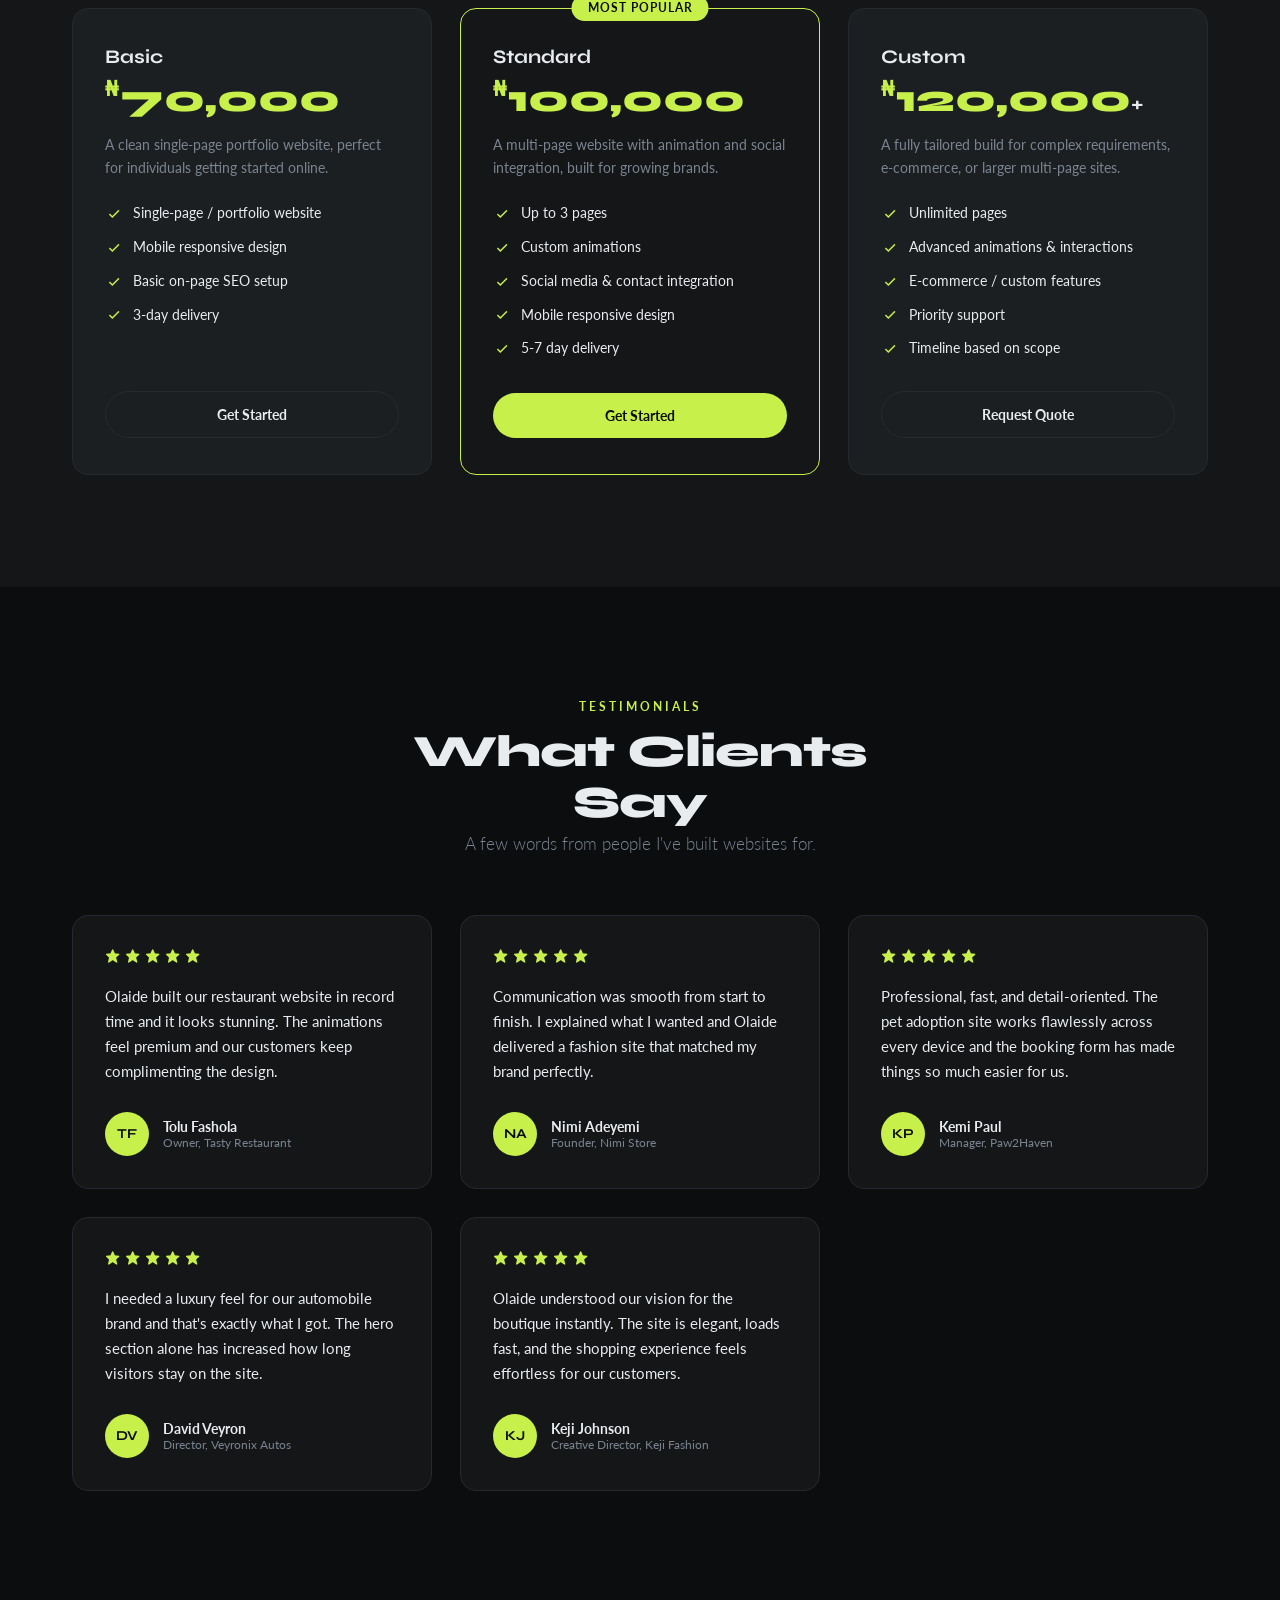
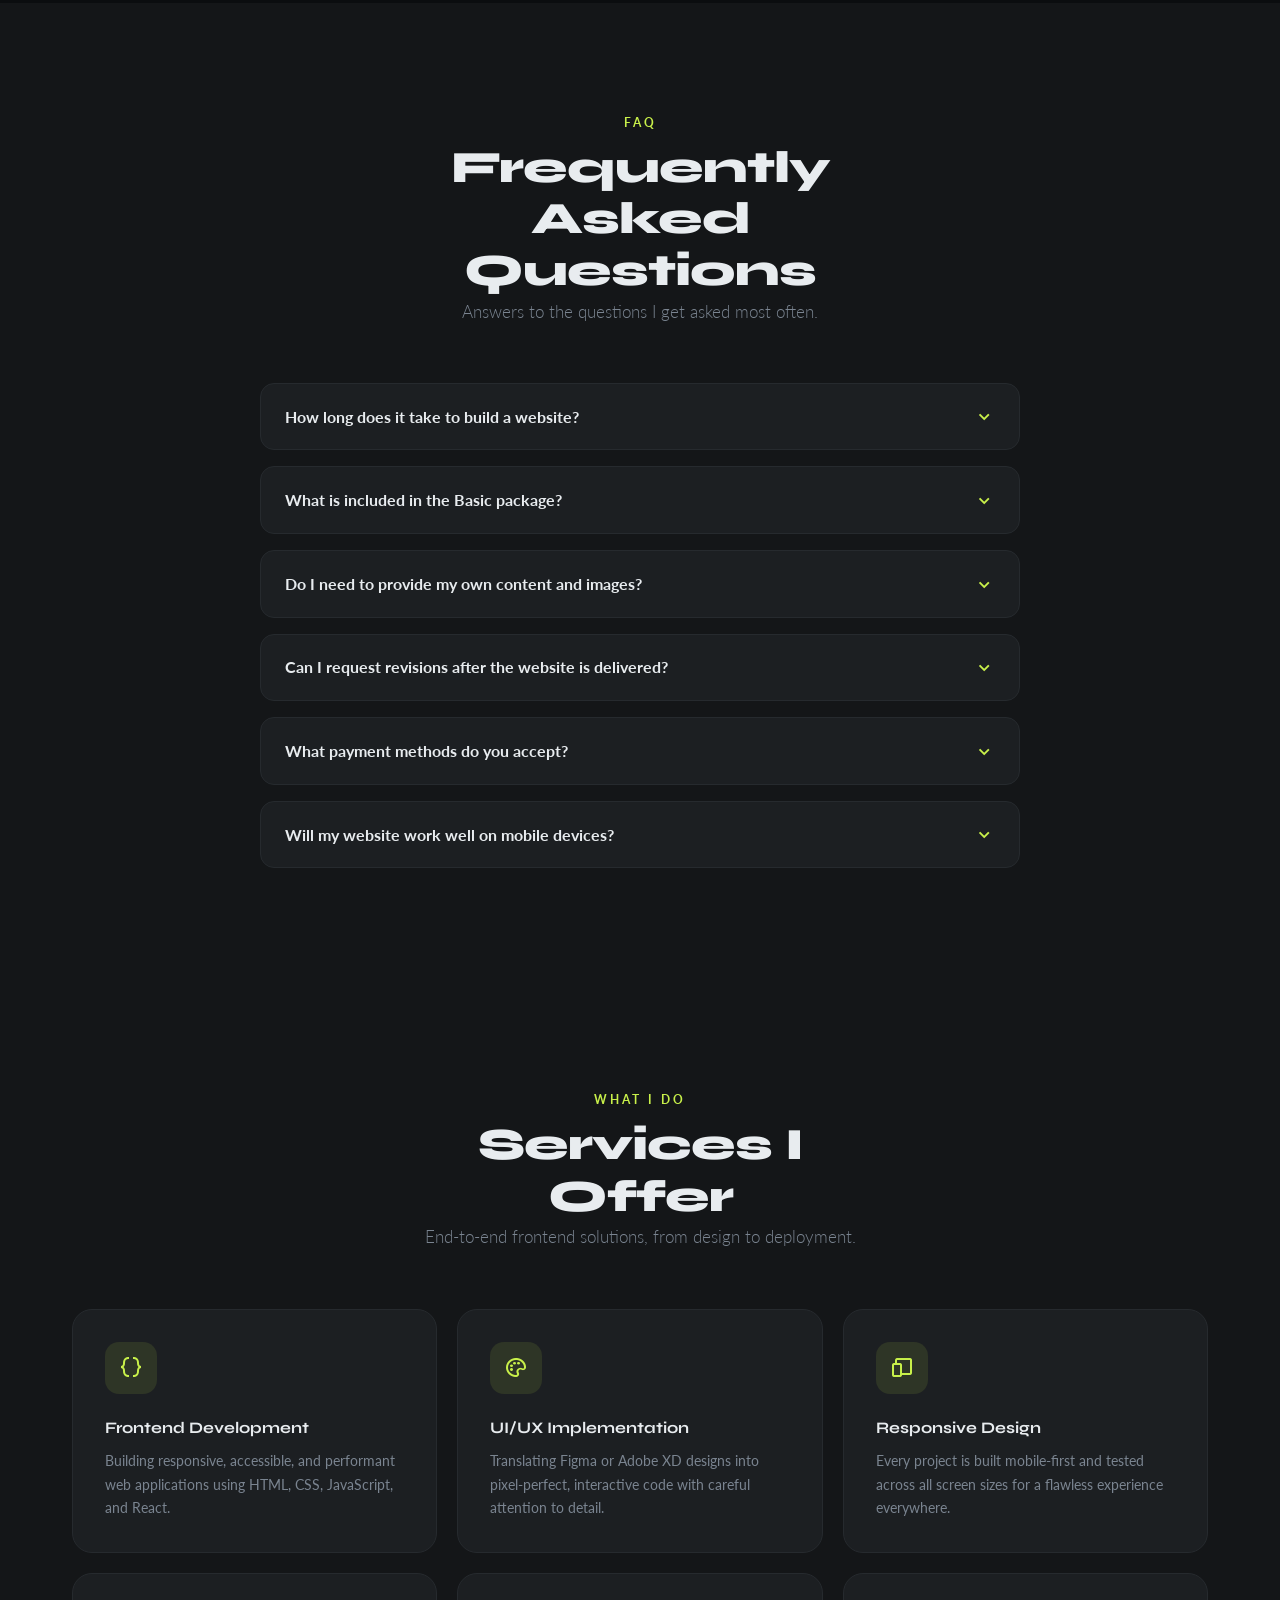
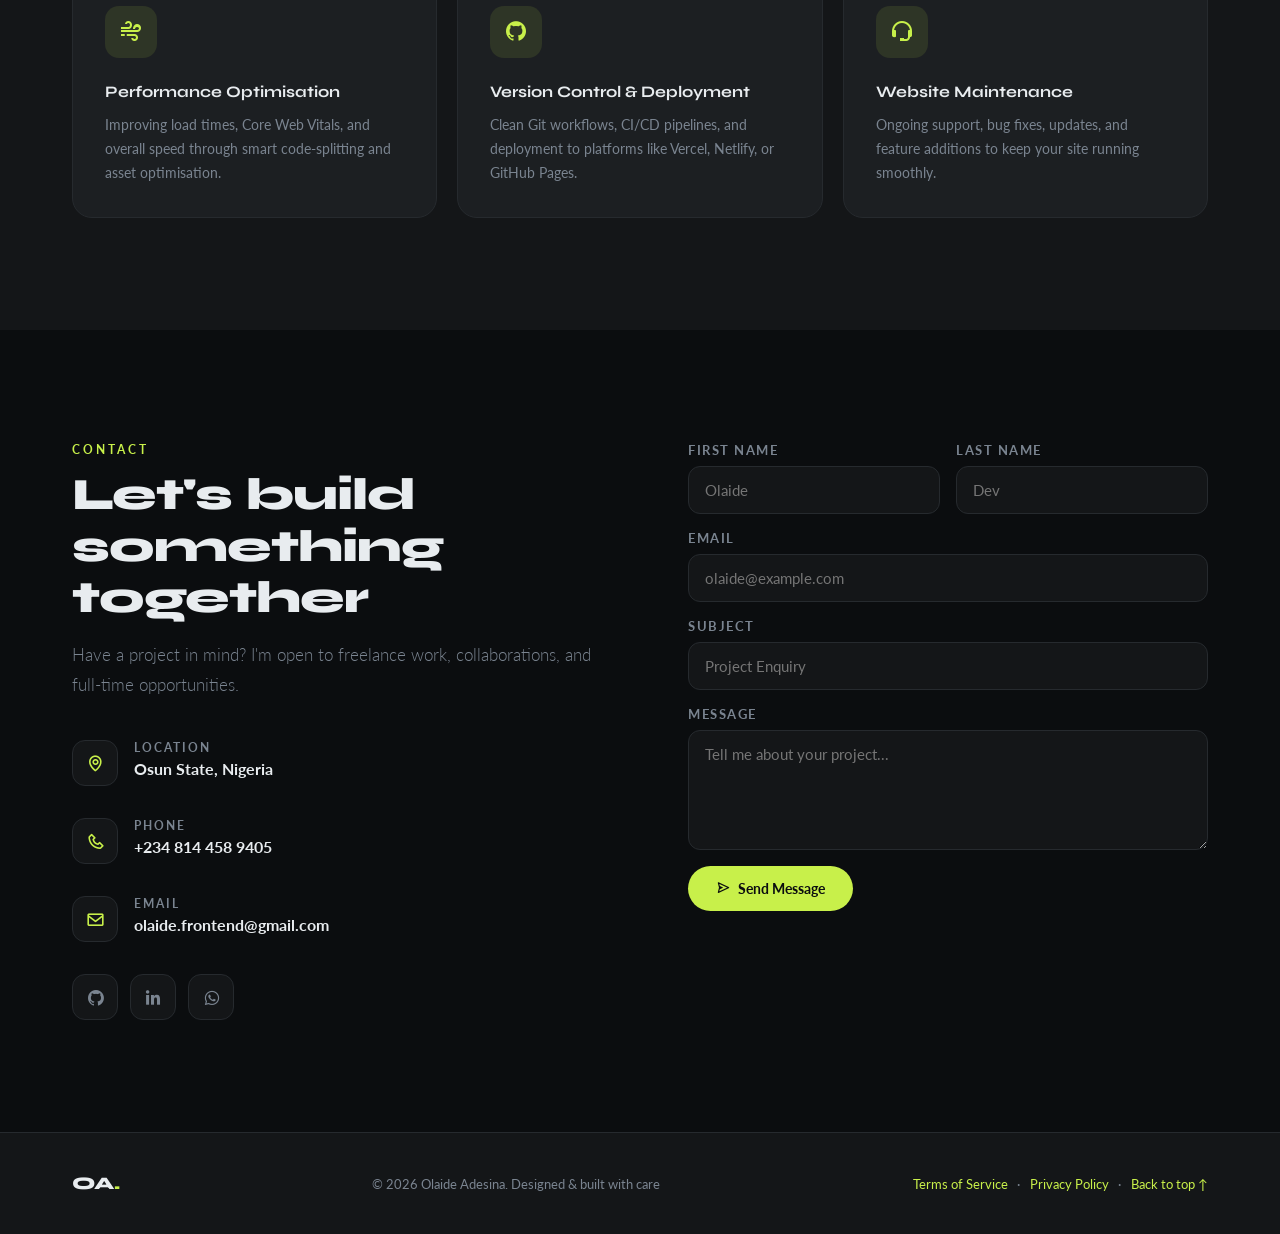
==== commit a6d381f8: "added a new project" ====
--- a/index.html
+++ b/index.html
@@ -96,7 +96,7 @@
         <div class="hero-actions">
           <a href="#projects" class="btn btn-primary"><i class="bx bx-grid-alt"></i> View Projects</a>
           <a href="#contact" class="btn btn-ghost"><i class="bx bx-send"></i> Get in Touch</a>
-          <button class="btn btn-secondary" id="download-cv-btn"><i class="bx bx-download"></i> Download CV</button>
+          <a href="/Frontend Developer.pdf" download class="btn btn-secondary" id="download-cv-btn"><i class="bx bx-download"></i> Download CV</a>
         </div>
         <div class="hero-stats">
           <div>
@@ -177,6 +177,7 @@
               <span class="skill-tag accent">CSS3</span>
               <span class="skill-tag accent">Tailwind CSS</span>
               <span class="skill-tag accent">JavaScript</span>
+              <span class="skill-tag accent">Google Firebase</span>
             </div>
           </div>
           <div class="skill-group" style="margin-top:1.5rem">
@@ -193,12 +194,12 @@
               <div class="prof-bar"><div class="prof-fill" data-width="95"></div></div>
             </div>
             <div class="prof-item">
-              <div class="prof-header"><span>JavaScript</span><span style="color:var(--accent)">85%</span></div>
-              <div class="prof-bar"><div class="prof-fill" data-width="85"></div></div>
+              <div class="prof-header"><span>JavaScript</span><span style="color:var(--accent)">90%</span></div>
+              <div class="prof-bar"><div class="prof-fill" data-width="90"></div></div>
             </div>
             <div class="prof-item">
               <div class="prof-header"><span>Tailwind CSS</span><span style="color:var(--accent)">85%</span></div>
-              <div class="prof-bar"><div class="prof-fill" data-width="90"></div></div>
+              <div class="prof-bar"><div class="prof-fill" data-width="85"></div></div>
             </div>
           </div>
         </div>
@@ -351,6 +352,30 @@
             </div>
             <div class="project-title">Kids&Homestore Website</div>
             <p class="project-desc">A fully responsive eCommerce website for a kids' toy and home store with product listings, categories, and a smooth shopping experience</p>
+          </div>
+        </a>
+        <a href="https://olaidesitebuilder.netlify.app/" target="_blank" rel="noopener noreferrer" class="project-card project-link-card reveal d3">
+          <div class="project-thumb">
+            <img src="/pic117.png" alt="Site Builder" class="project-screenshot">
+            <div class="project-thumb-overlay">
+              <div class="project-links-row">
+                <span class="project-link-btn"><i class="bx bx-link-external"></i> Visit Site</span>
+              </div>
+            </div>
+          </div>
+          <div class="project-info">
+            <div class="project-tags">
+              <span class="project-tag">HTML</span>
+              <span class="project-tag">CSS</span>
+              <span class="project-tag">JavaScript</span>
+              <span class="project-tag">Cloudinary</span>
+              <span class="project-tag">Gemini API</span>
+              <span class="project-tag">Google Firebase</span>
+            </div>
+            <div class="project-title">Mini Site Builder</div>
+            <p class="project-desc">An AI-powered website builder that uses Gemini API, Firebase, Cloudinary, 
+              and image APIs to generate complete, easy-to-edit websites. Users can quickly create a website and 
+              customize the content, images, and design to fit their needs.</p>
           </div>
         </a>
 
@@ -698,7 +723,7 @@
         <button type="button" class="wa-panel-close" id="wa-panel-close" aria-label="Close chat"><i class="bx bx-x"></i></button>
       </div>
       <div class="wa-panel-body">
-        <div class="wa-bubble">Hi there! 👋 Leave a message below.</div>
+        <div class="wa-bubble">Hi there! Leave a message below.</div>
       </div>
       <form class="wa-panel-form" id="wa-panel-form">
         <textarea id="wa-message" placeholder="Type your message..." rows="3" required></textarea>
